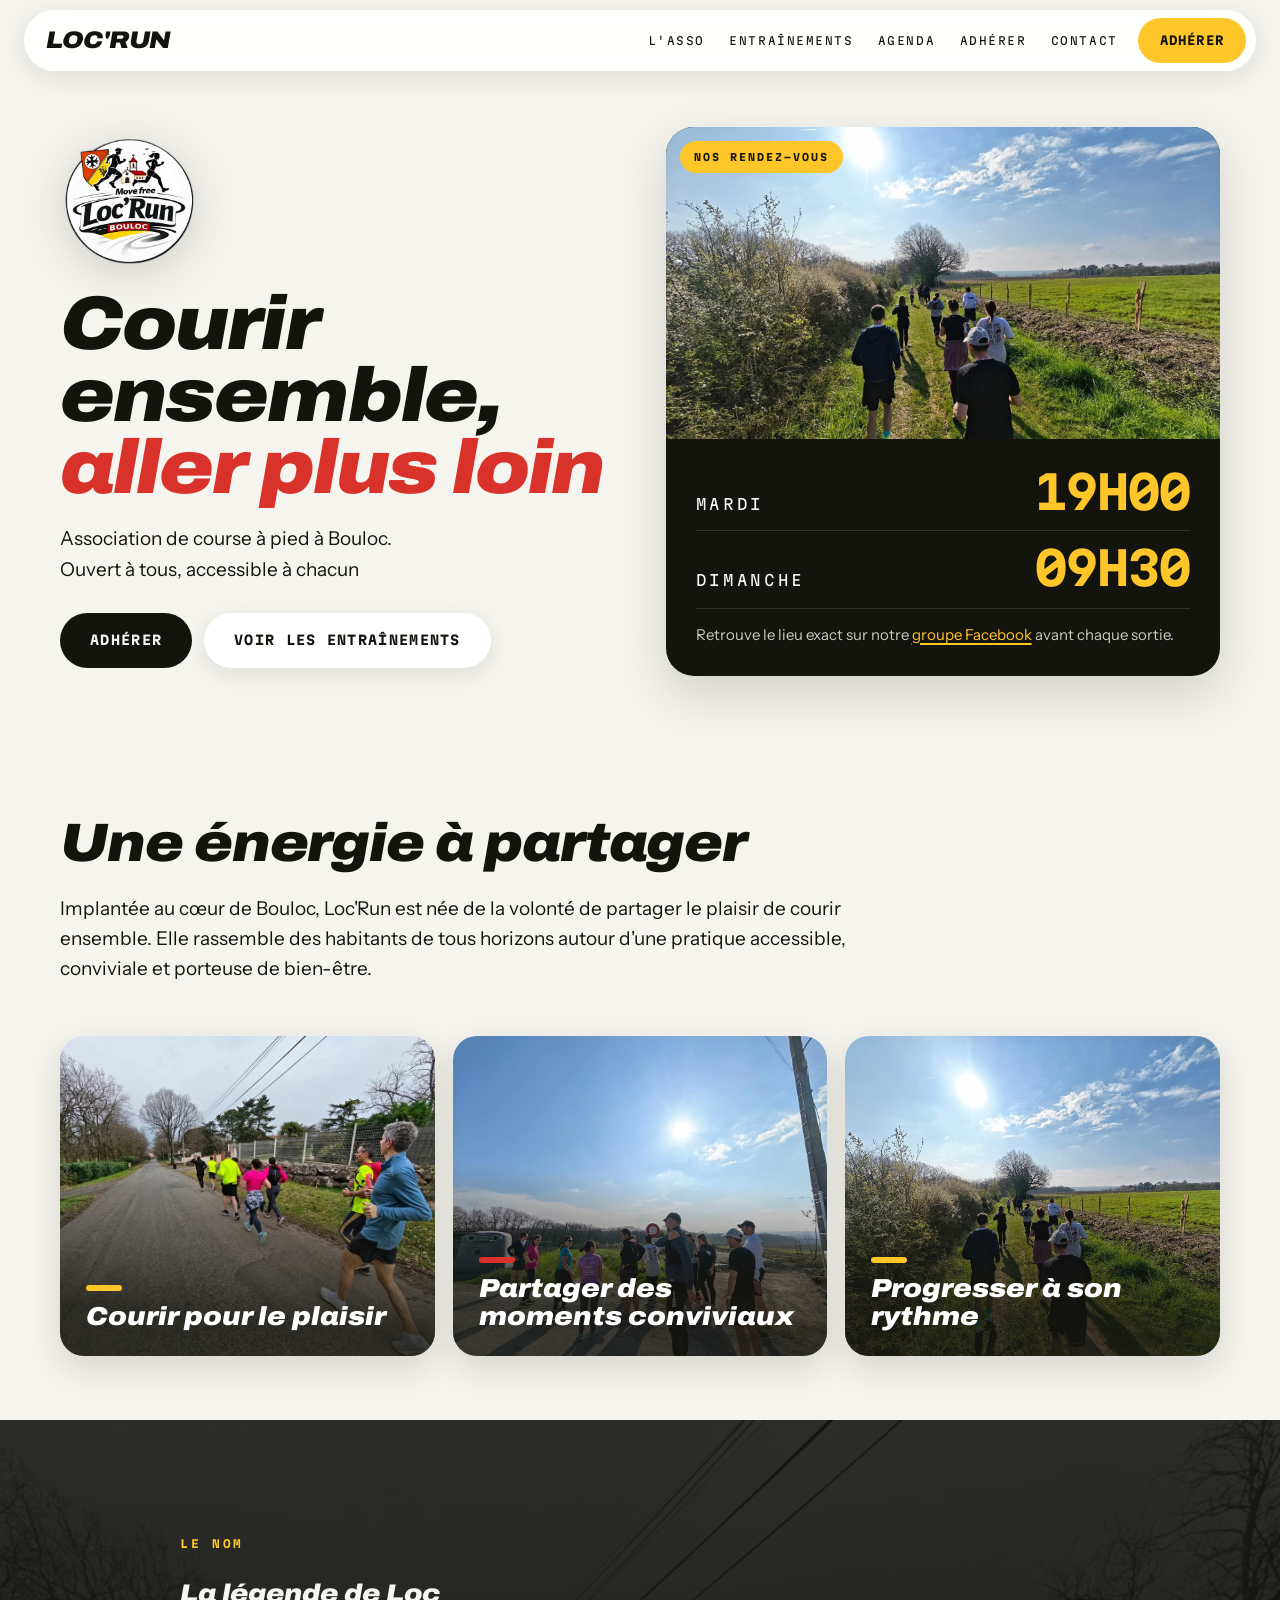
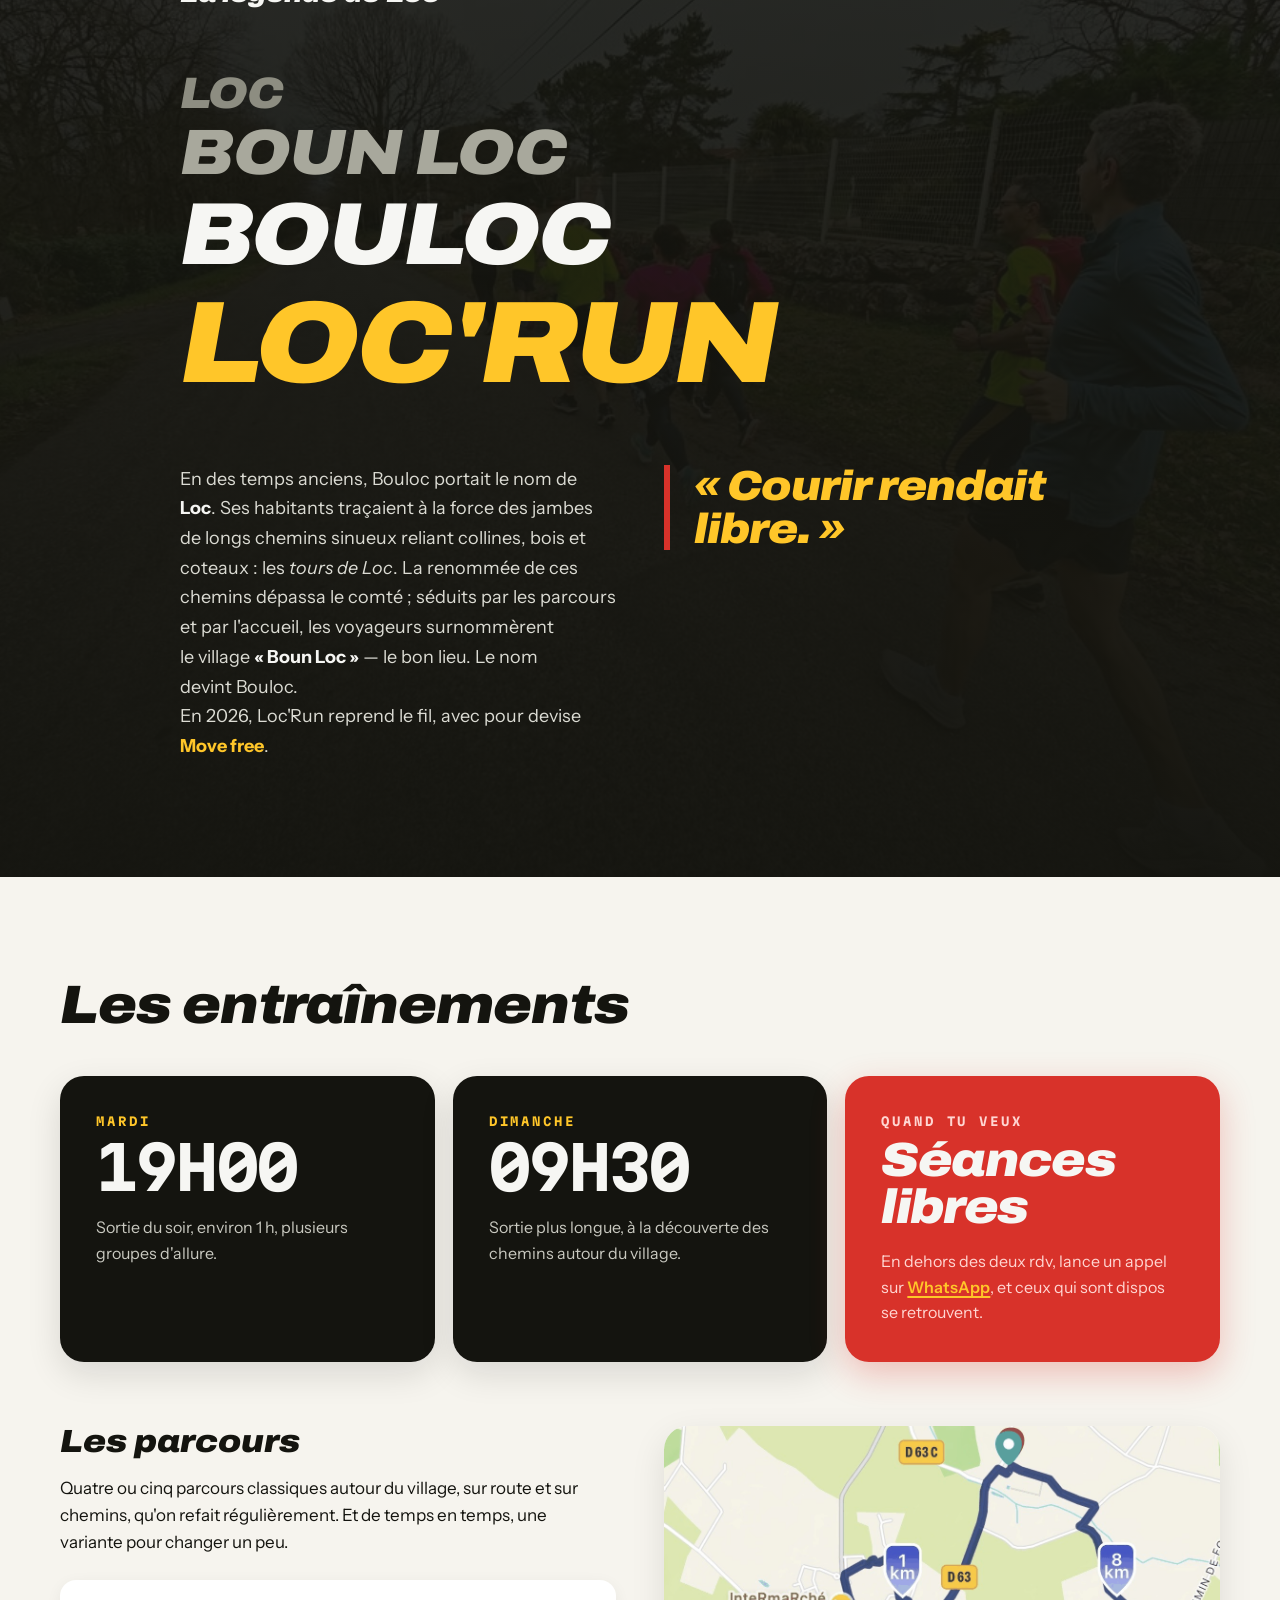
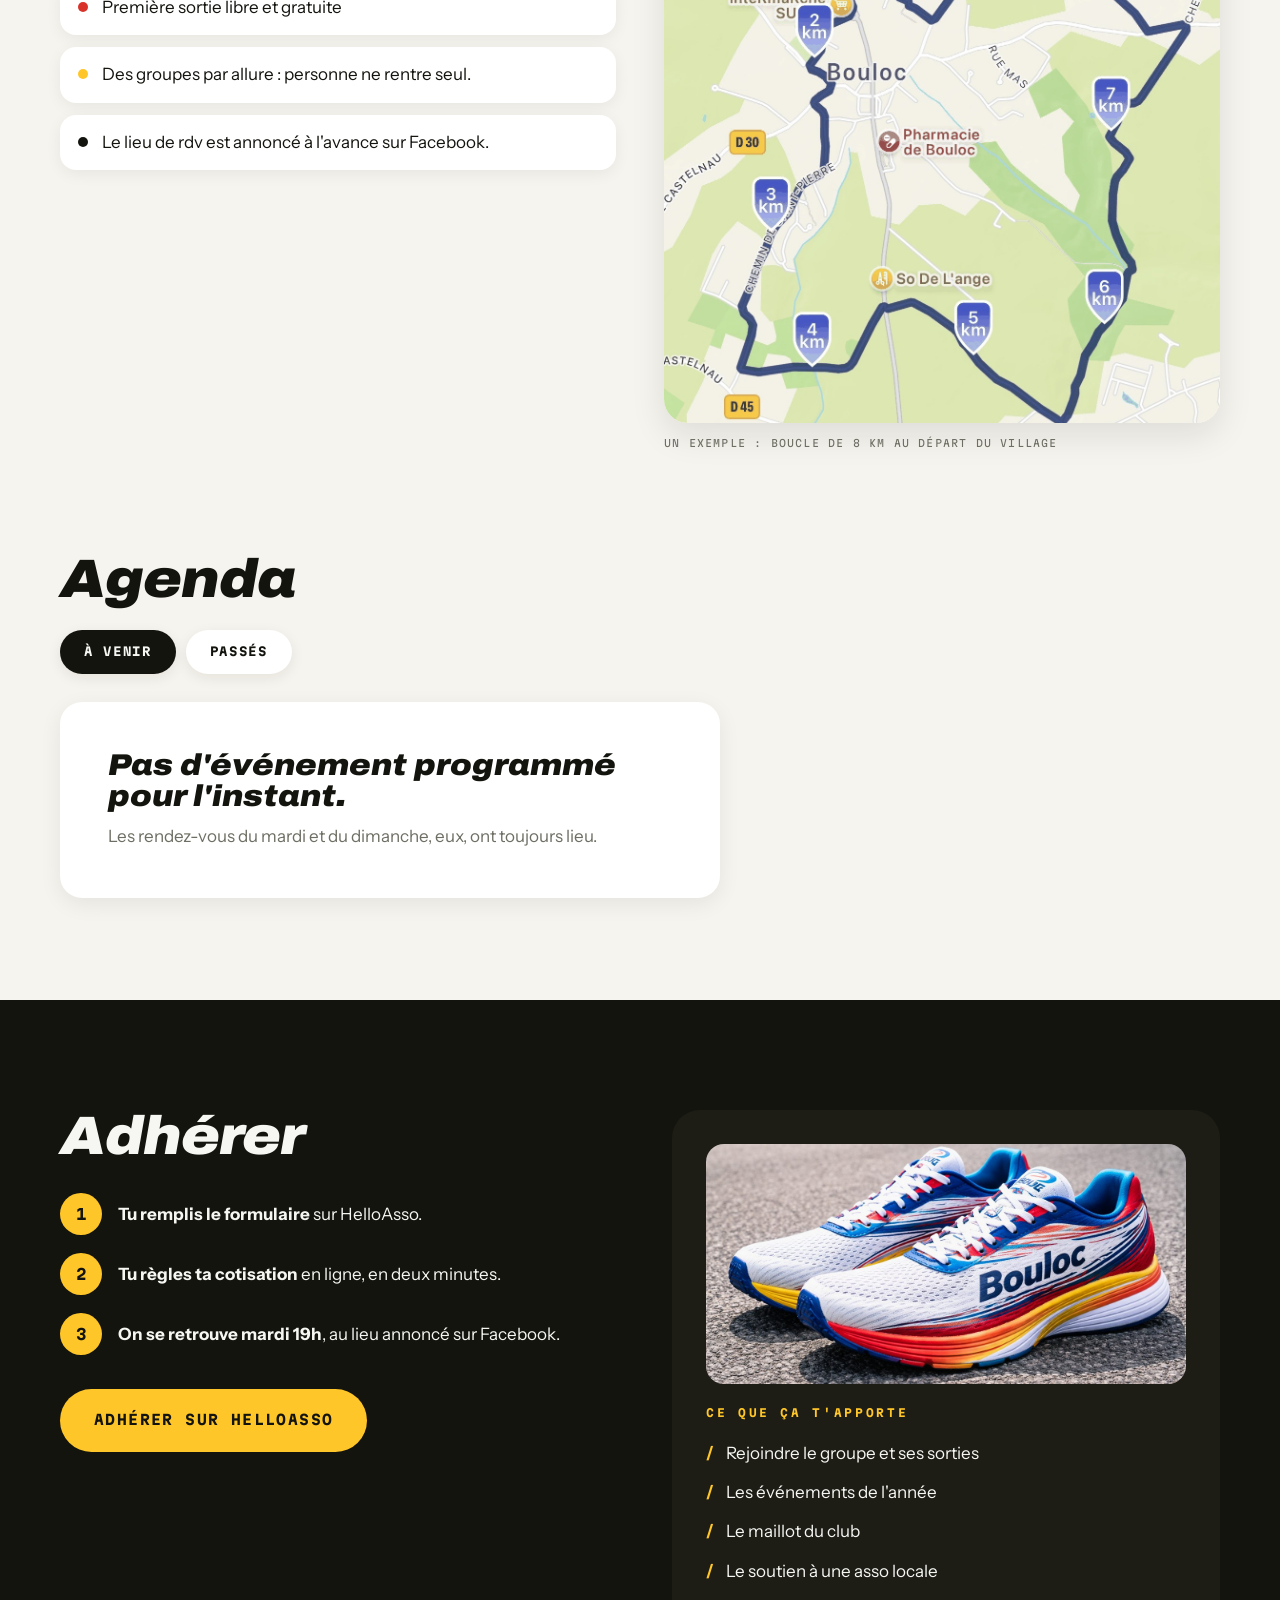
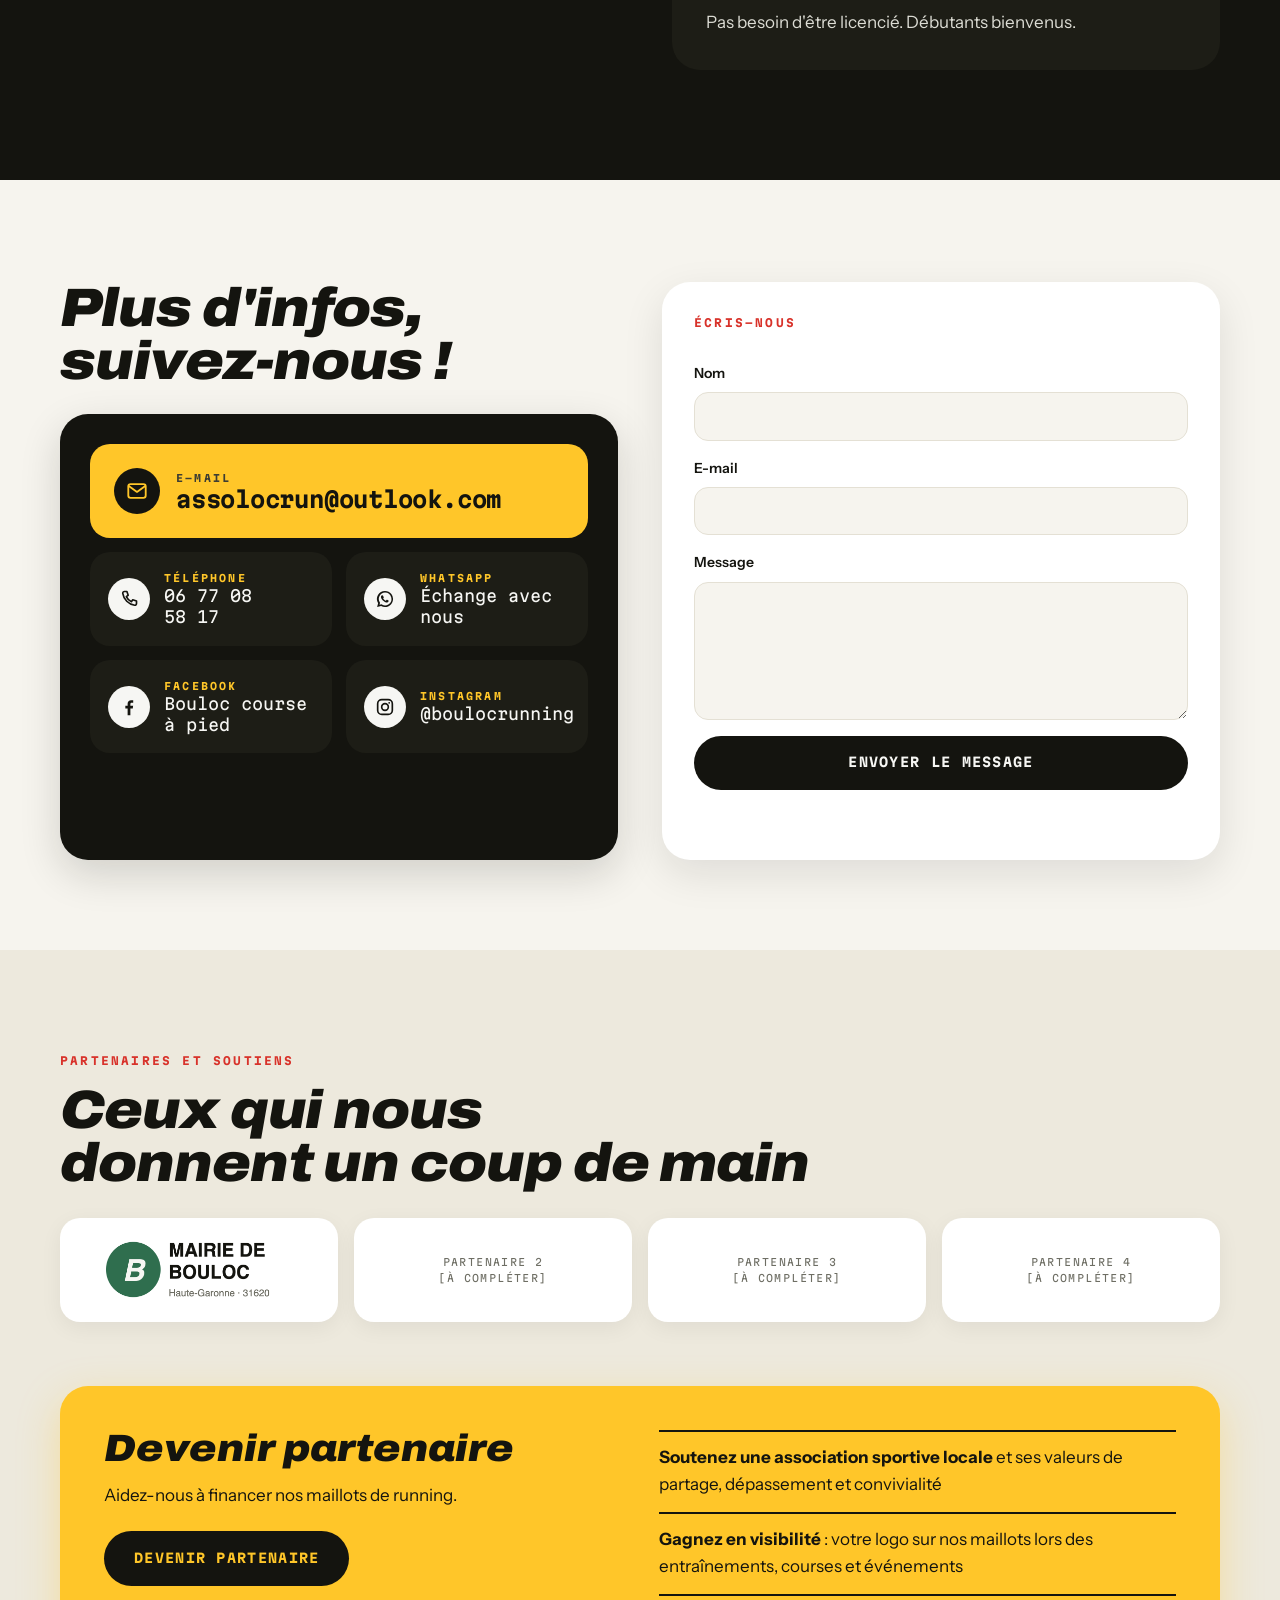
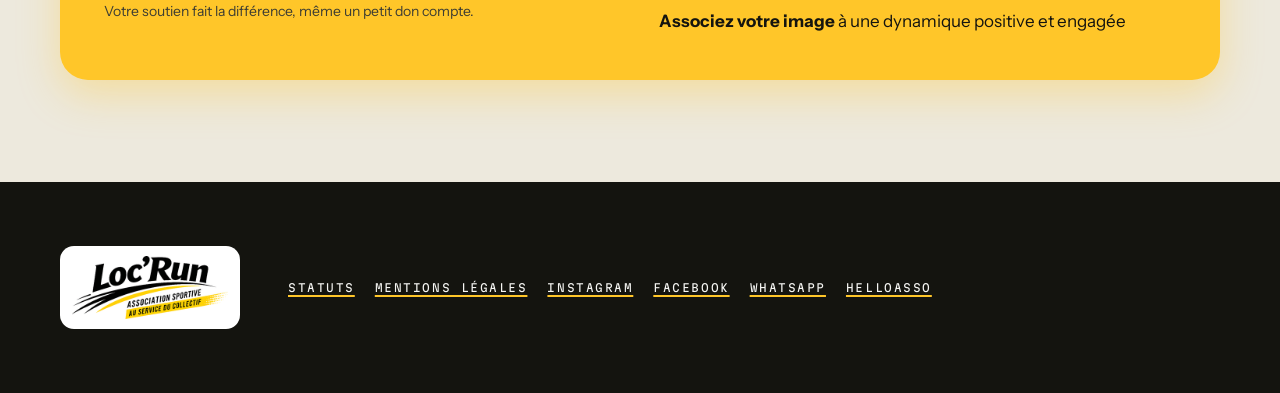
==== index.html @ 36cea4ce "feat: init website" ====
<!DOCTYPE html>
<html lang="fr">
<head>
<meta charset="utf-8">
<meta name="viewport" content="width=device-width, initial-scale=1">
<title>Loc'Run — courir à Bouloc | Association de course à pied (31620)</title>
<meta name="description" content="Loc'Run, association de course à pied à Bouloc (31620), au nord de Toulouse. Entraînements le mardi 19h et le dimanche 9h30, ouverts à tous, débutants compris.">
<meta name="theme-color" content="#F6F4EE">
<link rel="canonical" href="https://locrun.fr/">
<meta property="og:title" content="Loc'Run — courir ensemble, aller plus loin">
<meta property="og:description" content="Association de course à pied à Bouloc (31620). Sorties le mardi et le dimanche, ouvertes à tous les niveaux.">
<meta property="og:type" content="website">
<meta property="og:locale" content="fr_FR">
<meta property="og:image" content="assets/photo-sortie-chemin.jpg">
<meta name="twitter:card" content="summary_large_image">

<link rel="icon" href="assets/logo-rond-move-free.png" type="image/png">
<link rel="apple-touch-icon" href="assets/logo-rond-move-free.png">

<link rel="preconnect" href="https://fonts.googleapis.com">
<link rel="preconnect" href="https://fonts.gstatic.com" crossorigin>
<link href="https://fonts.googleapis.com/css2?family=Archivo:ital,wdth,wght@0,62..125,100..900;1,62..125,100..900&family=Instrument+Sans:ital,wght@0,400..700;1,400..700&family=Martian+Mono:wght@400..700&display=swap" rel="stylesheet">
<link rel="stylesheet" href="styles.css">

<script type="application/ld+json">
{"@context":"https://schema.org","@type":"SportsClub","name":"Loc'Run","sport":"Course à pied","slogan":"Courir ensemble, aller plus loin","email":"assolocrun@outlook.com","telephone":"+33677085817","address":{"@type":"PostalAddress","streetAddress":"5 impasse de Narquières","postalCode":"31620","addressLocality":"Bouloc","addressRegion":"Haute-Garonne","addressCountry":"FR"},"openingHoursSpecification":[{"@type":"OpeningHoursSpecification","dayOfWeek":"Tuesday","opens":"19:00"},{"@type":"OpeningHoursSpecification","dayOfWeek":"Sunday","opens":"09:30"}]}
</script>
</head>
<body>

<a class="skip-link" href="#top">Aller au contenu</a>

<header class="site-header">
  <div class="nav" id="nav">
    <a class="nav__brand" href="#top">
      <span class="nav__wordmark">LOC'RUN</span>
    </a>

    <div class="nav__spacer"></div>

    <nav class="nav__links" aria-label="Navigation principale">
      <a href="#asso">L'asso</a>
      <a href="#entrainements">Entraînements</a>
      <a href="#agenda">Agenda</a>
      <a href="#adherer">Adhérer</a>
      <a href="#contact">Contact</a>
    </nav>

    <a class="nav__cta" data-link="helloasso" href="#" target="_blank" rel="noopener">Adhérer</a>

    <button class="nav__burger" id="burger" type="button" aria-expanded="false" aria-controls="mobile-menu" aria-label="Ouvrir le menu">
      <span></span><span></span><span></span>
    </button>
  </div>

  <nav class="mobile-menu" id="mobile-menu" aria-label="Navigation mobile" hidden>
    <a href="#asso">L'asso</a>
    <a href="#entrainements">Entraînements</a>
    <a href="#agenda">Agenda</a>
    <a href="#adherer">Adhérer</a>
    <a href="#contact">Contact</a>
  </nav>
</header>

<div class="header-spacer" aria-hidden="true"></div>

<main id="top">

  <!-- ══════════ HERO ══════════ -->
  <section class="hero">
    <div class="hero__intro">
      <img class="hero__logo" src="assets/logo-rond-move-free.png" alt="Logo Loc'Run Bouloc — Move free" width="140" height="140">
      <h1 class="display hero__title">Courir ensemble,<br><em>aller plus loin</em></h1>
      <p class="hero__lead">Association de course à pied à Bouloc. <br>Ouvert à tous, accessible à chacun</p>
      <div class="hero__actions">
        <a class="btn btn--ink" data-link="helloasso" href="#" target="_blank" rel="noopener">Adhérer</a>
        <a class="btn btn--paper" href="#entrainements">Voir les entraînements</a>
      </div>
    </div>

    <div class="rdv" data-reveal>
      <div class="rdv__media">
        <img src="assets/photo-sortie-chemin.jpg" alt="Le groupe Loc'Run sur un chemin au petit matin, autour de Bouloc" width="1200" height="675">
        <span class="rdv__badge mono">NOS RENDEZ-VOUS</span>
      </div>
      <div class="rdv__body">
        <div class="rdv__row" data-reveal-line>
          <span class="mono rdv__day">MARDI</span>
          <span class="mono rdv__hour">19H00</span>
        </div>
        <div class="rdv__row rdv__row--last" data-reveal-line>
          <span class="mono rdv__day">DIMANCHE</span>
          <span class="mono rdv__hour">09H30</span>
        </div>
        <p class="rdv__note" data-reveal-line>Retrouve le lieu exact sur notre&nbsp;<a data-link="facebook" href="#" target="_blank" rel="noopener">groupe Facebook</a> avant chaque sortie.</p>
      </div>
    </div>
  </section>

  <!-- ══════════ L'ASSO ══════════ -->
  <section class="section" id="asso">
    <h2 class="display section__title">Une énergie à partager</h2>
    <p class="section__lead">Implantée au cœur de Bouloc, Loc'Run est née de la volonté de partager le plaisir de courir ensemble. Elle rassemble des habitants de tous horizons autour d'une pratique accessible, conviviale et porteuse de bien-être.</p>

    <div class="pillars">
      <article class="pillar">
        <img src="assets/photo-sortie-route.jpg" alt="Coureurs de Loc'Run sur une route de campagne" loading="lazy">
        <div class="pillar__veil" aria-hidden="true"></div>
        <span class="pillar__rule pillar__rule--yellow" aria-hidden="true"></span>
        <h3 class="display pillar__title">Courir pour le plaisir</h3>
      </article>
      <article class="pillar">
        <img src="assets/photo-sortie-depart.jpg" alt="Le groupe rassemblé avant le départ d'une sortie" loading="lazy">
        <div class="pillar__veil" aria-hidden="true"></div>
        <span class="pillar__rule pillar__rule--red" aria-hidden="true"></span>
        <h3 class="display pillar__title">Partager des moments conviviaux</h3>
      </article>
      <article class="pillar">
        <img src="assets/photo-sortie-chemin.jpg" alt="Le groupe Loc'Run sur un chemin au petit matin" loading="lazy">
        <div class="pillar__veil" aria-hidden="true"></div>
        <span class="pillar__rule pillar__rule--yellow" aria-hidden="true"></span>
        <h3 class="display pillar__title">Progresser à son rythme</h3>
      </article>
    </div>
  </section>

  <!-- ══════════ LA LÉGENDE ══════════ -->
  <section class="legend">
    <img class="legend__bg" src="assets/photo-sortie-route.jpg" alt="" aria-hidden="true" loading="lazy">
    <div class="legend__veil" aria-hidden="true"></div>
    <div class="legend__inner">
      <p class="mono eyebrow eyebrow--yellow">LE NOM</p>
      <h2 class="display legend__title">La légende de Loc</h2>

      <div class="legend__ladder" data-reveal>
        <p class="display legend__step legend__step--1" data-reveal-line>LOC</p>
        <p class="display legend__step legend__step--2" data-reveal-line>BOUN LOC</p>
        <p class="display legend__step legend__step--3" data-reveal-line>BOULOC</p>
        <p class="display legend__step legend__step--4" data-reveal-line>LOC'RUN</p>
      </div>

      <div class="legend__story">
        <p>En des temps anciens, Bouloc portait le nom de <strong>Loc</strong>. Ses habitants traçaient à la force des jambes de longs chemins sinueux reliant collines, bois et coteaux : les <em>tours de Loc</em>. La renommée de ces chemins dépassa le comté ; séduits par les parcours et par l'accueil, les voyageurs surnommèrent le village <strong>« Boun Loc »</strong> — le bon lieu. Le nom devint Bouloc. <br>En 2026, Loc'Run reprend le fil, avec pour devise <strong class="is-yellow">Move free</strong>.</p>
        <blockquote class="legend__quote">
          <p class="display">« Courir rendait libre. »</p>
        </blockquote>
      </div>
    </div>
  </section>

  <!-- ══════════ ENTRAÎNEMENTS ══════════ -->
  <section class="section" id="entrainements">
    <h2 class="display section__title section__title--gap">Les entraînements</h2>

    <div class="training">
      <article class="training__card" data-reveal>
        <p class="mono training__label" data-reveal-line>MARDI</p>
        <p class="mono training__hour" data-reveal-line>19H00</p>
        <p class="training__text" data-reveal-line>Sortie du soir, environ 1 h, plusieurs groupes d'allure.</p>
      </article>
      <article class="training__card" data-reveal>
        <p class="mono training__label" data-reveal-line>DIMANCHE</p>
        <p class="mono training__hour" data-reveal-line>09H30</p>
        <p class="training__text" data-reveal-line>Sortie plus longue, à la découverte des chemins autour du village.</p>
      </article>
      <article class="training__card training__card--red" data-reveal>
        <p class="mono training__label" data-reveal-line>QUAND TU VEUX</p>
        <p class="display training__free" data-reveal-line>Séances libres</p>
        <p class="training__text" data-reveal-line>En dehors des deux rdv, lance un appel sur <a data-link="whatsapp" href="#" target="_blank" rel="noopener">WhatsApp</a>, et ceux qui sont dispos se retrouvent.</p>
      </article>
    </div>

    <div class="routes">
      <div>
        <h3 class="display routes__title">Les parcours</h3>
        <p class="routes__text">Quatre ou cinq parcours classiques autour du village, sur route et sur chemins, qu'on refait régulièrement. Et de temps en temps, une variante pour changer un peu.</p>
        <ul class="routes__list">
          <li><span class="dot dot--red" aria-hidden="true"></span><span>Première sortie libre et gratuite</span></li>
          <li><span class="dot dot--yellow" aria-hidden="true"></span><span>Des groupes par allure : personne ne rentre seul.</span></li>
          <li><span class="dot dot--ink" aria-hidden="true"></span><span>Le lieu de rdv est annoncé à l'avance sur Facebook.</span></li>
        </ul>
      </div>
      <figure class="routes__map">
        <img src="assets/carte-boucle-8km-crop.png" alt="Carte d'une boucle de 8 km au départ de Bouloc, bornes kilométriques de 1 à 8" loading="lazy">
        <figcaption class="mono">un exemple : boucle de 8 km au départ du village</figcaption>
      </figure>
    </div>
  </section>

  <!-- ══════════ AGENDA ══════════ -->
  <section class="section section--flush-top" id="agenda">
    <h2 class="display section__title">Agenda</h2>

    <div class="tabs" role="tablist" aria-label="Filtrer l'agenda">
      <button class="tab mono is-active" type="button" role="tab" id="tab-avenir" aria-controls="agenda-panel" aria-selected="true" data-tab="avenir">À venir</button>
      <button class="tab mono" type="button" role="tab" id="tab-passes" aria-controls="agenda-panel" aria-selected="false" data-tab="passes">Passés</button>
    </div>

    <div class="agenda" id="agenda-panel" role="tabpanel" aria-labelledby="tab-avenir"></div>
  </section>

  <!-- ══════════ ADHÉRER ══════════ -->
  <section class="join" id="adherer">
    <div class="join__inner">
      <div>
        <h2 class="display section__title join__title">Adhérer</h2>
        <ol class="steps">
          <li><span class="mono steps__num">1</span><span><strong>Tu remplis le formulaire</strong> sur HelloAsso.</span></li>
          <li><span class="mono steps__num">2</span><span><strong>Tu règles ta cotisation</strong> en ligne, en deux minutes.</span></li>
          <li><span class="mono steps__num">3</span><span><strong>On se retrouve mardi 19h</strong>, au lieu annoncé sur Facebook.</span></li>
        </ol>
        <a class="btn btn--yellow btn--lg" data-link="helloasso" href="#" target="_blank" rel="noopener">Adhérer sur HelloAsso</a>
      </div>

      <div class="perks">
        <img class="perks__photo" src="assets/photo-chaussures-bouloc.jpg" alt="Paire de chaussures de running aux couleurs de Bouloc" loading="lazy">
        <p class="mono eyebrow eyebrow--yellow">CE QUE ÇA T'APPORTE</p>
        <ul class="perks__list">
          <li><span aria-hidden="true">/</span><span>Rejoindre le groupe et ses sorties</span></li>
          <li><span aria-hidden="true">/</span><span>Les événements de l'année</span></li>
          <li><span aria-hidden="true">/</span><span>Le maillot du club</span></li>
          <li><span aria-hidden="true">/</span><span>Le soutien à une asso locale</span></li>
        </ul>
        <p class="perks__note">Pas besoin d'être licencié. Débutants bienvenus.</p>
      </div>
    </div>
  </section>

  <!-- ══════════ CONTACT ══════════ -->
  <section class="section section--flush-bottom" id="contact">
    <div class="contact">
      <div class="contact__col">
        <h2 class="display section__title contact__title">Plus d'infos, suivez-nous !</h2>

        <div class="channels" data-reveal>
          <a class="channel channel--mail" href="mailto:assolocrun@outlook.com" data-reveal-line>
            <span class="channel__icon channel__icon--ink" aria-hidden="true">
              <svg width="22" height="22" viewBox="0 0 24 24" fill="none" stroke="#FFC629" stroke-width="2" stroke-linecap="round" stroke-linejoin="round"><rect x="2.5" y="4.5" width="19" height="15" rx="2.5"></rect><path d="M3 6.5l9 6.5 9-6.5"></path></svg>
            </span>
            <span class="channel__text">
              <span class="mono channel__label channel__label--dark">E-MAIL</span>
              <span class="mono channel__value channel__value--mail">assolocrun@outlook.com</span>
            </span>
          </a>

          <div class="channels__pair" data-reveal-line>
            <a class="channel channel--dark" href="tel:+33677085817">
              <span class="channel__icon channel__icon--light" aria-hidden="true">
                <svg width="20" height="20" viewBox="0 0 24 24" fill="none" stroke="#14140F" stroke-width="2" stroke-linecap="round" stroke-linejoin="round"><path d="M6.5 3h3l1.5 4.5-2.2 1.6a12 12 0 006.1 6.1l1.6-2.2L21 14.5v3a2 2 0 01-2.2 2A17 17 0 014.5 5.2 2 2 0 016.5 3z"></path></svg>
              </span>
              <span class="channel__text">
                <span class="mono channel__label">TÉLÉPHONE</span>
                <span class="mono channel__value">06 77 08 58 17</span>
              </span>
            </a>

            <a class="channel channel--dark" data-link="whatsapp" href="#" target="_blank" rel="noopener">
              <span class="channel__icon channel__icon--light" aria-hidden="true">
                <svg width="22" height="22" viewBox="0 0 24 24" fill="#14140F"><path d="M12 3.2a8.8 8.8 0 00-7.5 13.4L3.4 20.8l4.3-1.1A8.8 8.8 0 1012 3.2zm0 1.8a7 7 0 013.6 13 7 7 0 01-7-.1l-.4-.2-2.2.6.6-2.1-.2-.4A7 7 0 0112 5zm-3 3c-.2 0-.5.1-.7.3-.3.3-.7.8-.7 1.6 0 1 .7 2 .8 2.2.2.2 1.4 2.3 3.5 3.1 1.7.7 2.1.6 2.5.5.5 0 1.2-.5 1.4-1 .2-.5.2-.9.1-1l-.2-.2-1.4-.7c-.2-.1-.4-.1-.5.1l-.6.8c-.1.2-.3.2-.5.1-.5-.2-1.2-.5-1.8-1.2a5 5 0 01-.8-1.2c-.1-.2 0-.3.1-.4l.4-.5c.1-.2.1-.3 0-.5l-.6-1.4c-.1-.4-.3-.4-.5-.4z"></path></svg>
              </span>
              <span class="channel__text">
                <span class="mono channel__label">WHATSAPP</span>
                <span class="mono channel__value">Échange avec nous</span>
              </span>
            </a>
          </div>

          <div class="channels__pair" data-reveal-line>
            <a class="channel channel--dark" data-link="facebook" href="#" target="_blank" rel="noopener">
              <span class="channel__icon channel__icon--light" aria-hidden="true">
                <svg width="22" height="22" viewBox="0 0 24 24" fill="#14140F"><path d="M13.5 21v-7.5h2.6l.4-3h-3V8.8c0-.9.3-1.5 1.6-1.5h1.5V4.6c-.3 0-1.2-.1-2.3-.1-2.3 0-3.8 1.4-3.8 3.9v2.1H8v3h2.5V21z"></path></svg>
              </span>
              <span class="channel__text">
                <span class="mono channel__label">FACEBOOK</span>
                <span class="mono channel__value">Bouloc course à pied</span>
              </span>
            </a>

            <a class="channel channel--dark" data-link="instagram" href="#" target="_blank" rel="noopener">
              <span class="channel__icon channel__icon--light" aria-hidden="true">
                <svg width="20" height="20" viewBox="0 0 24 24" fill="none" stroke="#14140F" stroke-width="2" stroke-linecap="round"><rect x="3.2" y="3.2" width="17.6" height="17.6" rx="5"></rect><circle cx="12" cy="12" r="4"></circle><circle cx="17" cy="7" r="1.1" fill="#14140F" stroke="none"></circle></svg>
              </span>
              <span class="channel__text">
                <span class="mono channel__label">INSTAGRAM</span>
                <span class="mono channel__value">@boulocrunning</span>
              </span>
            </a>
          </div>
        </div>
      </div>

      <form class="form" id="contact-form" novalidate>
        <p class="mono eyebrow eyebrow--red">ÉCRIS-NOUS</p>

        <label class="field">Nom
          <input name="nom" type="text" autocomplete="name" required>
        </label>
        <label class="field">E-mail
          <input name="email" type="email" autocomplete="email" required>
        </label>
        <label class="field field--grow">Message
          <textarea name="message" rows="5" required></textarea>
        </label>

        <button class="btn btn--ink btn--block mono" type="submit">Envoyer le message</button>
        <p class="form__status" id="form-status" role="status" aria-live="polite"></p>
      </form>
    </div>
  </section>

  <!-- ══════════ PARTENAIRES ══════════ -->
  <section class="partners">
    <div class="partners__inner">
      <p class="mono eyebrow eyebrow--red">Partenaires et soutiens</p>
      <h2 class="display section__title partners__title"><span>Ceux qui nous</span><span>donnent un coup de main</span></h2>

      <div class="partners__logos">
        <div class="partners__slot"><img src="assets/logo-mairie-bouloc.png" alt="Mairie de Bouloc" loading="lazy"></div>
        <div class="partners__slot"><span class="mono partners__todo">PARTENAIRE 2<br>[À COMPLÉTER]</span></div>
        <div class="partners__slot"><span class="mono partners__todo">PARTENAIRE 3<br>[À COMPLÉTER]</span></div>
        <div class="partners__slot"><span class="mono partners__todo">PARTENAIRE 4<br>[À COMPLÉTER]</span></div>
      </div>

      <div class="sponsor">
        <div>
          <h3 class="display sponsor__title">Devenir partenaire</h3>
          <p class="sponsor__lead">Aidez-nous à financer nos maillots de running.</p>
          <a class="btn btn--ink-yellow" href="#contact">Devenir partenaire</a>
          <p class="sponsor__note">Votre soutien fait la différence, même un petit don compte.</p>
        </div>
        <ul class="sponsor__list">
          <li><strong>Soutenez une association sportive locale</strong> et ses valeurs de partage, dépassement et convivialité</li>
          <li><strong>Gagnez en visibilité</strong> : votre logo sur nos maillots lors des entraînements, courses et événements</li>
          <li><strong>Associez votre image</strong> à une dynamique positive et engagée</li>
        </ul>
      </div>
    </div>
  </section>
</main>

<footer class="site-footer">
  <div class="site-footer__inner">
    <img class="site-footer__logo" src="assets/logo-locrun-baseline-trim.png" alt="Loc'Run — association sportive au service du collectif" loading="lazy">
    <div class="site-footer__links">
      <a class="mono" href="#statuts" data-modal="statuts">Statuts</a>
      <a class="mono" href="#mentions" data-modal="mentions">Mentions légales</a>
      <a class="mono" data-link="instagram" href="#" target="_blank" rel="noopener">Instagram</a>
      <a class="mono" data-link="facebook" href="#" target="_blank" rel="noopener">Facebook</a>
      <a class="mono" data-link="whatsapp" href="#" target="_blank" rel="noopener">WhatsApp</a>
      <a class="mono" data-link="helloasso" href="#" target="_blank" rel="noopener">HelloAsso</a>
    </div>
  </div>
</footer>

<div class="modal" id="modal" hidden>
  <div class="modal__sheet" role="dialog" aria-modal="true" aria-labelledby="modal-title">
    <div class="modal__head">
      <h2 class="display modal__title" id="modal-title"></h2>
      <button class="modal__close mono" type="button" id="modal-close" aria-label="Fermer">✕</button>
    </div>
    <div class="modal__body" id="modal-body"></div>
  </div>
</div>

<script src="app.js"></script>
</body>
</html>
---- styles.css ----
/* ═══════════════════════════════════════════════════════════════
   LOC'RUN — feuille de style
   Ordre : tokens · base · header · sections · footer · modale
   ═══════════════════════════════════════════════════════════════ */

:root {
  /* Couleurs */
  --ink:          #14140F;
  --ink-soft:     #1d1d16;
  --ink-hover:    #2b2b22;
  --ink-line:     #33332a;
  --ink-line-alt: #2b2b24;
  --ink-dim:      #3d3d33;
  --cream:        #F6F4EE;
  --cream-deep:   #EDE9DD;
  --paper:        #FFFFFF;
  --paper-warm:   #F6F6F3;
  --yellow:       #FFC629;
  --red:          #D8322A;
  --red-soft:     #ffd6d2;
  --muted:        #6E6E64;
  --on-dark:      #c9c9c0;
  --on-dark-soft: #dcdcd4;
  --grey-1:       #8d8d81;
  --grey-2:       #a8a89c;
  --border:       #E4E0D4;

  /* Ombres */
  --sh-xs: 0 4px 16px  rgba(20, 20, 15, .06);
  --sh-sm: 0 6px 22px  rgba(20, 20, 15, .07);
  --sh-md: 0 12px 34px rgba(20, 20, 15, .12);
  --sh-lg: 0 14px 40px rgba(20, 20, 15, .16);
  --sh-xl: 0 18px 50px rgba(20, 20, 15, .16);

  /* Rythme */
  --wrap:   1240px;
  --gutter: clamp(18px, 4vw, 40px);

  /* Typographie */
  --font-body:    'Instrument Sans', system-ui, sans-serif;
  --font-display: Archivo, system-ui, sans-serif;
  --font-mono:    'Martian Mono', ui-monospace, monospace;
}

/* ───────────────────────── Base ───────────────────────── */

* { box-sizing: border-box; }

html {
  scroll-behavior: smooth;
  scroll-padding-top: 110px;
  -webkit-text-size-adjust: 100%;
}

body {
  margin: 0;
  background: var(--cream);
  color: var(--ink);
  font-family: var(--font-body);
  font-size: 17px;
  line-height: 1.6;
  overflow-x: hidden;
  text-wrap: pretty;
}

img { max-width: 100%; }

a {
  color: var(--ink);
  text-decoration: underline;
  text-decoration-thickness: 2px;
  text-underline-offset: 3px;
  text-decoration-color: var(--yellow);
}
a:hover { color: var(--red); text-decoration-color: var(--red); }

:focus-visible { outline: 3px solid var(--red); outline-offset: 3px; }

input, textarea, button { font: inherit; }

@media (prefers-reduced-motion: reduce) {
  html { scroll-behavior: auto; }
  * { transition-duration: .01ms !important; }
}

.skip-link {
  position: absolute;
  left: -9999px;
  z-index: 200;
  background: var(--ink);
  color: var(--paper-warm);
  padding: 14px 20px;
  border-radius: 0 0 14px 0;
  text-decoration: none;
}
.skip-link:focus { left: 0; top: 0; }

/* Deux familles de caractère hors corps de texte */
.display {
  font-family: var(--font-display);
  font-variation-settings: 'wdth' 110;
  font-weight: 900;
  font-style: italic;
}
.mono { font-family: var(--font-mono); }

.is-yellow { color: var(--yellow); }

/* ──────────────────────── En-tête ──────────────────────── */

.site-header {
  position: fixed;
  inset: 0 0 auto;
  z-index: 50;
  padding: 10px clamp(10px, 2.5vw, 24px);
}

.nav {
  max-width: var(--wrap);
  margin: 0 auto;
  padding: 8px 10px 8px 16px;
  display: flex;
  align-items: center;
  gap: clamp(8px, 2vw, 18px);
  background: rgba(255, 255, 255, .92);
  backdrop-filter: blur(12px);
  -webkit-backdrop-filter: blur(12px);
  border-radius: 999px;
  box-shadow: 0 6px 26px rgba(20, 20, 15, .10);
  transition: padding .2s ease, box-shadow .2s ease;
}
.nav.is-scrolled {
  padding-block: 5px;
  box-shadow: 0 10px 34px rgba(20, 20, 15, .18);
}

.nav__brand {
  flex: 0 0 auto;
  display: flex;
  align-items: center;
  gap: 11px;
  text-decoration: none;
}
.nav__wordmark {
  font-family: var(--font-display);
  font-variation-settings: 'wdth' 110;
  font-weight: 900;
  font-style: italic;
  font-size: 24px;
  letter-spacing: -.02em;
  padding-left: 6px;
}

.nav__spacer { flex: 1; }

.nav__links {
  display: none;
  gap: clamp(10px, 1.6vw, 24px);
  align-items: center;
}
.nav__links a {
  font-family: var(--font-mono);
  font-size: 11px;
  letter-spacing: .14em;
  text-transform: uppercase;
  text-decoration: none;
  padding: 12px 2px;
}
.nav__links a:hover { color: var(--red); }

.nav__cta {
  flex: 0 0 auto;
  display: flex;
  align-items: center;
  min-height: 44px;
  padding: 13px clamp(14px, 2.5vw, 22px);
  background: var(--yellow);
  color: var(--ink);
  border-radius: 999px;
  font-family: var(--font-mono);
  font-size: 12px;
  font-weight: 700;
  letter-spacing: .1em;
  text-transform: uppercase;
  text-decoration: none;
  white-space: nowrap;
  transition: background .2s ease, color .2s ease;
}
.nav__cta:hover { background: var(--red); color: var(--paper-warm); }

.nav__burger {
  flex: 0 0 auto;
  width: 44px;
  height: 44px;
  border: none;
  border-radius: 50%;
  background: var(--ink);
  display: grid;
  place-content: center;
  gap: 4px;
  cursor: pointer;
}
.nav__burger span {
  display: block;
  width: 18px;
  height: 2.5px;
  background: var(--paper-warm);
  border-radius: 2px;
}

@media (min-width: 880px) {
  .nav__links  { display: flex; }
  .nav__burger { display: none; }
}

.mobile-menu {
  max-width: var(--wrap);
  margin: 8px auto 0;
  padding: 10px 22px 18px;
  background: var(--ink);
  border-radius: 24px;
  box-shadow: 0 14px 40px rgba(20, 20, 15, .25);
  display: grid;
  gap: 2px;
}
.mobile-menu[hidden] { display: none; }
.mobile-menu a {
  color: var(--paper-warm);
  font-family: var(--font-mono);
  font-size: 13px;
  letter-spacing: .14em;
  text-transform: uppercase;
  text-decoration: none;
  padding: 16px 4px;
  border-bottom: 1px solid var(--ink-line-alt);
}
.mobile-menu a:last-child { border-bottom: none; }

.header-spacer { height: 82px; }

/* ─────────────── Titres de section partagés ─────────────── */

.section {
  max-width: var(--wrap);
  margin: 0 auto;
  padding: var(--section-pad-y, clamp(56px, 8vw, 104px)) var(--gutter);
}
.section--flush-top    { padding-top: 0; }
.section--flush-bottom { padding-bottom: 0; }

.section__title {
  font-size: clamp(32px, 5.5vw, 54px);
  line-height: .98;
  letter-spacing: -.02em;
  margin: 0 0 24px;
}
.section__title--gap { margin-bottom: clamp(30px, 4vw, 44px); }

.eyebrow {
  font-size: 11px;
  font-weight: 700;
  letter-spacing: .24em;
  text-transform: uppercase;
  margin: 0 0 14px;
}
.eyebrow--yellow { color: var(--yellow); }
.eyebrow--red    { color: var(--red); letter-spacing: .2em; }

/* ─────────────────────── Boutons ─────────────────────── */

.btn {
  display: inline-flex;
  align-items: center;
  justify-content: center;
  min-height: 52px;
  padding: 17px 30px;
  border: none;
  border-radius: 999px;
  font-family: var(--font-mono);
  font-size: 13px;
  font-weight: 700;
  letter-spacing: .1em;
  text-transform: uppercase;
  text-decoration: none;
  cursor: pointer;
  transition: background .2s ease, color .2s ease;
}
.btn--ink    { background: var(--ink);   color: var(--paper-warm); }
.btn--ink:hover   { background: var(--red); color: var(--paper-warm); }
.btn--paper  { background: var(--paper); color: var(--ink); box-shadow: 0 6px 22px rgba(20, 20, 15, .10); }
.btn--paper:hover { background: var(--yellow); color: var(--ink); }
.btn--yellow { background: var(--yellow); color: var(--ink); }
.btn--yellow:hover { background: var(--red); color: var(--paper-warm); }
.btn--ink-yellow { background: var(--ink); color: var(--yellow); }
.btn--ink-yellow:hover { background: var(--red); color: var(--paper-warm); }
.btn--lg     { min-height: 60px; padding: 20px 34px; font-size: 14px; }
.btn--block  { width: 100%; min-height: 54px; padding: 16px 26px; }

/* ──────────────────────── Hero ──────────────────────── */

.hero {
  max-width: var(--wrap);
  margin: 0 auto;
  padding: clamp(20px, 3.5vw, 48px) var(--gutter) clamp(44px, 6vw, 80px);
  display: grid;
  gap: clamp(30px, 4vw, 56px);
  grid-template-columns: repeat(auto-fit, minmax(min(100%, 400px), 1fr));
  align-items: center;
}

.hero__logo {
  width: clamp(104px, 14vw, 140px);
  height: auto;
  display: block;
  margin: 0 0 20px;
  filter: drop-shadow(0 8px 22px rgba(20, 20, 15, .18));
}
.hero__title {
  font-size: clamp(40px, 8.5vw, 76px);
  line-height: .95;
  letter-spacing: -.025em;
  margin: 0 0 20px;
}
.hero__title em { font-style: inherit; color: var(--red); }
.hero__lead {
  margin: 0 0 28px;
  max-width: 44ch;
  font-size: clamp(17px, 2vw, 19px);
}
.hero__actions { display: flex; flex-wrap: wrap; gap: 12px; }

/* Carte « nos rendez-vous » */
.rdv {
  border-radius: 28px;
  overflow: hidden;
  background: var(--ink);
  box-shadow: var(--sh-xl);
}
.rdv__media { position: relative; }
.rdv__media img {
  display: block;
  width: 100%;
  height: auto;          /* sans ça, l'attribut height="675" fige la hauteur et annule aspect-ratio */
  aspect-ratio: 16 / 9;
  object-fit: cover;
}
.rdv__badge {
  position: absolute;
  top: 14px;
  left: 14px;
  background: var(--yellow);
  color: var(--ink);
  font-size: 10px;
  font-weight: 700;
  letter-spacing: .2em;
  border-radius: 999px;
  padding: 8px 14px;
}
.rdv__body {
  padding: clamp(20px, 2.6vw, 30px);
  color: var(--paper-warm);
}
.rdv__row {
  display: flex;
  align-items: baseline;
  justify-content: space-between;
  gap: 16px;
  padding-bottom: 14px;
  border-bottom: 1px solid var(--ink-line);
}
.rdv__row--last { padding: 14px 0 16px; border-bottom: none; }
.rdv__day  { font-size: clamp(13px, 1.6vw, 15px); letter-spacing: .18em; }
.rdv__hour {
  font-weight: 700;
  font-size: clamp(30px, 5.5vw, 46px);
  letter-spacing: -.02em;
  color: var(--yellow);
  line-height: 1;
}
.rdv__note {
  margin: 0;
  padding-top: 14px;
  border-top: 1px solid var(--ink-line);
  font-size: 15px;
  line-height: 1.55;
  color: var(--on-dark);
}
.rdv__note a { color: var(--yellow); text-decoration-color: var(--yellow); }
.rdv__note a:hover { color: var(--paper); text-decoration-color: var(--paper); }

/* ─────────────────────── L'asso ─────────────────────── */

#asso { --section-pad-y: clamp(30px, 5vw, 70px); }

.section__lead {
  max-width: 62ch;
  margin: 0 0 clamp(34px, 4vw, 52px);
  font-size: clamp(17px, 2vw, 19px);
}

.pillars {
  display: grid;
  gap: 18px;
  grid-template-columns: repeat(auto-fit, minmax(min(100%, 250px), 1fr));
}
.pillar {
  position: relative;
  overflow: hidden;
  border-radius: 24px;
  padding: 26px;
  min-height: 320px;
  display: flex;
  flex-direction: column;
  justify-content: flex-end;
  box-shadow: 0 12px 34px rgba(20, 20, 15, .14);
  transition: transform .25s ease;
}
.pillar:hover { transform: translateY(-6px); }
.pillar > img {
  position: absolute;
  inset: 0;
  width: 100%;
  height: 100%;
  object-fit: cover;
}
.pillar__veil {
  position: absolute;
  inset: 0;
  background: linear-gradient(185deg, rgba(20, 20, 15, 0) 45%, rgba(20, 20, 15, .78) 85%);
}
.pillar__rule {
  position: relative;
  display: block;
  width: 36px;
  height: 6px;
  border-radius: 3px;
  margin-bottom: 12px;
}
.pillar__rule--yellow { background: var(--yellow); }
.pillar__rule--red    { background: var(--red); }
.pillar__title {
  position: relative;
  margin: 0;
  color: var(--paper);
  font-size: 26px;
  line-height: 1.05;
}

/* ────────────────── La légende de Loc ────────────────── */

.legend {
  position: relative;
  overflow: hidden;
  background: var(--ink);
  color: var(--paper-warm);
}
.legend__bg {
  position: absolute;
  inset: 0;
  width: 100%;
  height: 100%;
  object-fit: cover;
  opacity: .25;
}
.legend__veil {
  position: absolute;
  inset: 0;
  background: linear-gradient(180deg, rgba(20, 20, 15, .55), rgba(20, 20, 15, .93));
}
.legend__inner {
  position: relative;
  max-width: 1000px;
  margin: 0 auto;
  padding: clamp(60px, 9vw, 120px) var(--gutter);
}
.legend__title { margin-bottom: clamp(36px, 5vw, 56px); }

.legend__ladder {
  display: grid;
  gap: 6px;
  margin: 0 0 clamp(40px, 6vw, 64px);
}
.legend__step { margin: 0; line-height: 1; }
.legend__step--1 { font-size: clamp(26px, 5vw, 44px);   letter-spacing: -.02em;  color: var(--grey-1); }
.legend__step--2 { font-size: clamp(34px, 7vw, 64px);   letter-spacing: -.02em;  color: var(--grey-2); }
.legend__step--3 { font-size: clamp(44px, 9.5vw, 88px); letter-spacing: -.03em;  color: var(--paper-warm); }
.legend__step--4 { font-size: clamp(54px, 12vw, 116px); letter-spacing: -.035em; color: var(--yellow); }

.legend__story {
  display: grid;
  gap: clamp(28px, 4vw, 48px);
  grid-template-columns: repeat(auto-fit, minmax(min(100%, 320px), 1fr));
  align-items: start;
}
.legend__story > p {
  margin: 0;
  font-size: clamp(16px, 1.9vw, 18px);
  line-height: 1.65;
  color: var(--on-dark-soft);
}
.legend__story strong { color: var(--paper-warm); }
.legend__story strong.is-yellow { color: var(--yellow); }

.legend__quote {
  margin: 0;
  border-left: 6px solid var(--red);
  padding-left: 24px;
}
.legend__quote p {
  margin: 0;
  font-size: clamp(28px, 4.5vw, 42px);
  line-height: 1.02;
  letter-spacing: -.02em;
  color: var(--yellow);
}

/* ───────────────────── Entraînements ───────────────────── */

.training {
  display: grid;
  gap: 18px;
  grid-template-columns: repeat(auto-fit, minmax(min(100%, 300px), 1fr));
}
.training__card {
  background: var(--ink);
  color: var(--paper-warm);
  border-radius: 24px;
  padding: clamp(24px, 3vw, 36px);
  box-shadow: var(--sh-md);
}
.training__card--red {
  background: var(--red);
  box-shadow: 0 12px 34px rgba(216, 50, 42, .28);
}
.training__label {
  margin: 0 0 6px;
  font-size: 12px;
  font-weight: 700;
  letter-spacing: .24em;
  color: var(--yellow);
}
.training__card--red .training__label { color: var(--red-soft); }
.training__hour {
  margin: 0 0 18px;
  font-weight: 700;
  font-size: clamp(40px, 8vw, 60px);
  line-height: 1;
  letter-spacing: -.03em;
}
.training__free {
  margin: 0 0 18px;
  font-size: clamp(34px, 6.4vw, 48px);
  line-height: .98;
  letter-spacing: -.03em;
}
.training__text { margin: 0; font-size: 16px; color: var(--on-dark); }
.training__card--red .training__text { color: var(--red-soft); }
.training__text a {
  color: var(--yellow);
  text-decoration-color: var(--yellow);
  font-weight: 600;
}
.training__text a:hover { color: var(--paper); text-decoration-color: var(--paper); }

.routes {
  margin-top: clamp(40px, 5vw, 64px);
  display: grid;
  gap: clamp(24px, 4vw, 48px);
  grid-template-columns: repeat(auto-fit, minmax(min(100%, 300px), 1fr));
  align-items: start;
}
.routes__title {
  margin: 0 0 16px;
  font-size: clamp(24px, 3vw, 32px);
  line-height: 1.02;
}
.routes__text { margin: 0; max-width: 48ch; }
.routes__list {
  list-style: none;
  margin: 24px 0 0;
  padding: 0;
  display: grid;
  gap: 12px;
}
.routes__list li {
  display: flex;
  gap: 14px;
  align-items: flex-start;
  background: var(--paper);
  border-radius: 16px;
  padding: 14px 18px;
  box-shadow: var(--sh-xs);
}
.dot {
  flex: 0 0 auto;
  width: 10px;
  height: 10px;
  margin-top: 8px;
  border-radius: 50%;
}
.dot--red    { background: var(--red); }
.dot--yellow { background: var(--yellow); }
.dot--ink    { background: var(--ink); }

.routes__map { margin: 0; }
.routes__map img {
  display: block;
  width: 100%;
  object-fit: contain;
  background: var(--paper);
  border-radius: 24px;
  box-shadow: 0 12px 34px rgba(20, 20, 15, .10);
}
.routes__map figcaption {
  margin-top: 12px;
  font-size: 10px;
  letter-spacing: .12em;
  text-transform: uppercase;
  color: var(--muted);
}

/* ───────────────────────── Agenda ───────────────────────── */

.tabs {
  display: flex;
  gap: 10px;
  flex-wrap: wrap;
  margin-bottom: 28px;
}
.tab {
  min-height: 44px;
  padding: 12px 24px;
  border: none;
  border-radius: 999px;
  background: var(--paper);
  color: var(--ink);
  box-shadow: 0 4px 14px rgba(20, 20, 15, .08);
  font-size: 12px;
  font-weight: 700;
  letter-spacing: .14em;
  text-transform: uppercase;
  cursor: pointer;
  transition: background .2s ease, color .2s ease;
}
.tab.is-active { background: var(--ink); color: var(--paper-warm); }

.agenda { display: grid; gap: 14px; }

.event {
  display: flex;
  gap: clamp(14px, 2.5vw, 26px);
  align-items: center;
  flex-wrap: wrap;
  padding: clamp(16px, 2vw, 22px);
  background: var(--paper);
  border-radius: 22px;
  box-shadow: var(--sh-sm);
}
.event__date {
  flex: 0 0 auto;
  min-width: 82px;
  background: var(--ink);
  border-radius: 18px;
  padding: 14px 16px;
  text-align: center;
}
.event__day {
  margin: 0;
  font-weight: 700;
  font-size: 30px;
  line-height: 1;
  color: var(--paper-warm);
}
.event__month {
  margin: 6px 0 0;
  font-size: 10px;
  font-weight: 700;
  letter-spacing: .18em;
  color: var(--yellow);
}
.event__body { flex: 1 1 240px; min-width: 0; }
.event__meta {
  display: flex;
  gap: 10px;
  align-items: center;
  flex-wrap: wrap;
  margin-bottom: 8px;
}
.chip {
  font-family: var(--font-mono);
  font-size: 10px;
  font-weight: 700;
  letter-spacing: .16em;
  border-radius: 999px;
}
.chip--type { color: var(--muted); background: var(--cream); padding: 5px 10px; }
.chip--open { color: var(--paper-warm); background: var(--red); padding: 6px 11px; }
.event__title {
  margin: 0 0 6px;
  font-size: clamp(20px, 2.6vw, 26px);
  line-height: 1.05;
}
.event__place { margin: 0; color: var(--muted); font-size: 15px; }
.event__distance {
  flex: 0 0 auto;
  margin: 0;
  font-size: 13px;
  font-weight: 700;
  letter-spacing: .1em;
}

.agenda__empty {
  background: var(--paper);
  border-radius: 22px;
  box-shadow: var(--sh-sm);
  padding: clamp(30px, 5vw, 48px);
  max-width: 60ch;
}
.agenda__empty h3 {
  margin: 0 0 10px;
  font-size: clamp(22px, 3vw, 30px);
  line-height: 1.05;
}
.agenda__empty p { margin: 0; color: var(--muted); }

/* ───────────────────────── Adhérer ───────────────────────── */

.join { background: var(--ink); color: var(--paper-warm); }
.join__inner {
  max-width: var(--wrap);
  margin: 0 auto;
  padding: clamp(56px, 9vw, 110px) var(--gutter);
  display: grid;
  gap: clamp(34px, 5vw, 64px);
  grid-template-columns: repeat(auto-fit, minmax(min(100%, 330px), 1fr));
}
.join__title { margin-bottom: 30px; }

.steps {
  list-style: none;
  margin: 0 0 34px;
  padding: 0;
  display: grid;
  gap: 18px;
}
.steps li { display: flex; gap: 16px; align-items: flex-start; }
.steps li > span:last-child { padding-top: 8px; }
.steps__num {
  flex: 0 0 auto;
  width: 42px;
  height: 42px;
  border-radius: 50%;
  background: var(--yellow);
  color: var(--ink);
  display: grid;
  place-content: center;
  font-weight: 700;
  font-size: 15px;
}

.perks {
  background: var(--ink-soft);
  border-radius: 28px;
  padding: clamp(24px, 3vw, 34px);
}
.perks__photo {
  display: block;
  width: 100%;
  aspect-ratio: 16 / 8;
  object-fit: cover;
  border-radius: 18px;
  margin: 0 0 20px;
}
.perks .eyebrow { margin-bottom: 18px; }
.perks__list {
  list-style: none;
  margin: 0 0 24px;
  padding: 0;
  display: grid;
  gap: 12px;
}
.perks__list li { display: flex; gap: 12px; }
.perks__list li > span:first-child { color: var(--yellow); font-weight: 700; }
.perks__note { margin: 0; color: var(--on-dark-soft); }

/* ───────────────────────── Contact ───────────────────────── */

.contact {
  display: grid;
  gap: clamp(24px, 3.5vw, 44px);
  grid-template-columns: repeat(auto-fit, minmax(min(100%, 320px), 1fr));
  align-items: stretch;
}
.contact__col { display: flex; flex-direction: column; }
.contact__title { margin-bottom: 26px; }

.channels {
  flex: 1;
  background: var(--ink);
  border-radius: 28px;
  padding: clamp(22px, 3vw, 30px);
  color: var(--paper-warm);
  display: flex;
  flex-direction: column;
  gap: 14px;
  box-shadow: var(--sh-lg);
}
.channels__pair {
  display: grid;
  gap: 14px;
  grid-template-columns: repeat(auto-fit, minmax(min(100%, 215px), 1fr));
}

.channel {
  display: flex;
  align-items: center;
  gap: 14px;
  border-radius: 20px;
  padding: 18px;
  text-decoration: none;
  transition: background .2s ease;
}
.channel--mail {
  gap: 16px;
  padding: clamp(18px, 2.4vw, 24px);
  background: var(--yellow);
  color: var(--ink);
}
.channel--mail:hover { background: var(--paper-warm); color: var(--ink); }
.channel--dark {
  background: var(--ink-soft);
  color: var(--paper-warm);
}
.channel--dark:hover { background: var(--ink-hover); color: var(--paper-warm); }

.channel__icon {
  flex: 0 0 auto;
  border-radius: 50%;
  display: grid;
  place-content: center;
}
.channel__icon--ink   { width: 46px; height: 46px; background: var(--ink); }
.channel__icon--light { width: 42px; height: 42px; background: var(--paper-warm); }

.channel__text { min-width: 0; }
.channel__label {
  display: block;
  font-size: 10px;
  font-weight: 700;
  letter-spacing: .22em;
  color: var(--yellow);
}
.channel__label--dark { color: var(--ink-dim); }
.channel__value { display: block; font-size: 16px; line-height: 1.3; }
.channel__value--mail {
  font-weight: 700;
  font-size: clamp(13px, 3.6vw, 22px);
  letter-spacing: -.01em;
  line-height: 1.2;
  word-break: break-all;
}

.form {
  display: flex;
  flex-direction: column;
  gap: 16px;
  align-self: stretch;
  background: var(--paper);
  border-radius: 28px;
  padding: clamp(22px, 3vw, 32px);
  box-shadow: 0 14px 40px rgba(20, 20, 15, .10);
}
.field {
  display: grid;
  gap: 8px;
  font-size: 14px;
  font-weight: 600;
}
.field--grow {
  display: flex;
  flex-direction: column;
  flex: 1;
  min-height: 150px;
}
.field input,
.field textarea {
  padding: 12px 16px;
  border: 1.5px solid var(--border);
  border-radius: 14px;
  background: var(--cream);
  font-weight: 400;
}
.field input { min-height: 48px; }
.field textarea { flex: 1; resize: vertical; }
.field input:focus,
.field textarea:focus { border-color: var(--ink); }
.field input:user-invalid,
.field textarea:user-invalid { border-color: var(--red); }

.form__status {
  margin: 0;
  font-size: 14px;
  color: var(--muted);
  min-height: 1lh;
}
.form__status.is-error { color: var(--red); font-weight: 600; }

/* ─────────────────────── Partenaires ─────────────────────── */

.partners {
  background: var(--cream-deep);
  margin-top: clamp(48px, 7vw, 90px);
}
.partners__inner {
  max-width: var(--wrap);
  margin: 0 auto;
  padding: clamp(56px, 8vw, 104px) var(--gutter);
}
.partners__title { margin-bottom: 28px; }
.partners__title span { display: block; }

.partners__logos {
  display: flex;
  flex-wrap: wrap;
  gap: 16px;
  margin-bottom: clamp(40px, 5vw, 64px);
}
.partners__slot {
  flex: 1 1 200px;
  min-height: 104px;
  background: var(--paper);
  border-radius: 20px;
  box-shadow: 0 6px 22px rgba(20, 20, 15, .06);
  display: grid;
  place-content: center;
}
.partners__slot img {
  display: block;
  max-width: 90%;
  height: 76px;
  object-fit: contain;
  margin: 0 auto;
}
.partners__todo {
  font-size: 10px;
  letter-spacing: .14em;
  color: var(--muted);
  text-align: center;
}

.sponsor {
  background: var(--yellow);
  border-radius: 28px;
  padding: clamp(26px, 4vw, 44px);
  display: grid;
  gap: clamp(24px, 3vw, 44px);
  grid-template-columns: repeat(auto-fit, minmax(min(100%, 300px), 1fr));
  align-items: start;
  box-shadow: 0 14px 40px rgba(255, 198, 41, .35);
}
.sponsor__title {
  margin: 0 0 14px;
  font-size: clamp(26px, 3.6vw, 38px);
  line-height: 1;
  color: var(--ink);
}
.sponsor__lead { margin: 0 0 22px; color: var(--ink); }
.sponsor__note { margin: 14px 0 0; font-size: 14px; color: var(--ink-dim); }
.sponsor__list {
  list-style: none;
  margin: 0;
  padding: 0;
  display: grid;
  gap: 14px;
  color: var(--ink);
}
.sponsor__list li { border-top: 2px solid var(--ink); padding-top: 12px; }

/* ───────────────────────── Pied ───────────────────────── */

.site-footer { background: var(--ink); color: var(--paper-warm); }
.site-footer__inner {
  max-width: var(--wrap);
  margin: 0 auto;
  padding: clamp(40px, 5vw, 64px) var(--gutter);
  display: flex;
  flex-wrap: wrap;
  align-items: center;
  gap: 22px clamp(24px, 4vw, 48px);
}
.site-footer__logo {
  flex: 0 0 auto;
  display: block;
  width: 180px;
  height: auto;
  background: var(--paper);
  padding: 10px 12px;
  border-radius: 14px;
}
.site-footer__links {
  flex: 1 1 auto;
  display: flex;
  flex-wrap: wrap;
  align-items: center;
  gap: 20px;
}
.site-footer__links a {
  color: var(--paper-warm);
  font-size: 11px;
  letter-spacing: .14em;
  text-transform: uppercase;
  text-decoration-color: var(--yellow);
  padding: 6px 0;
}
.site-footer__links a:hover { color: var(--yellow); text-decoration-color: var(--yellow); }

/* ───────────────────────── Modale ───────────────────────── */

.modal {
  position: fixed;
  inset: 0;
  z-index: 100;
  background: rgba(20, 20, 15, .72);
  display: flex;
  align-items: flex-start;
  justify-content: center;
  padding: clamp(12px, 4vw, 48px);
  overflow-y: auto;
}
.modal[hidden] { display: none; }

.modal__sheet {
  background: var(--cream);
  color: var(--ink);
  border-radius: 26px;
  max-width: 760px;
  width: 100%;
  margin: auto;
  box-shadow: 0 30px 80px rgba(20, 20, 15, .35);
}
.modal__head {
  position: sticky;
  top: 0;
  background: var(--cream);
  border-bottom: 1.5px solid var(--border);
  border-radius: 26px 26px 0 0;
  padding: 18px clamp(18px, 3vw, 30px);
  display: flex;
  align-items: center;
  gap: 16px;
}
.modal__title {
  flex: 1;
  margin: 0;
  font-size: clamp(22px, 3.4vw, 32px);
  line-height: 1;
  letter-spacing: -.02em;
}
.modal__close {
  flex: 0 0 auto;
  width: 46px;
  height: 46px;
  border: none;
  border-radius: 50%;
  background: var(--ink);
  color: var(--paper-warm);
  display: grid;
  place-content: center;
  font-size: 16px;
  line-height: 1;
  cursor: pointer;
  transition: background .2s ease;
}
.modal__close:hover { background: var(--red); }

.modal__body {
  padding: clamp(20px, 3vw, 32px);
  display: grid;
  gap: 20px;
}
.modal__body h3 {
  margin: 0 0 8px;
  font-family: var(--font-mono);
  font-size: 11px;
  font-weight: 700;
  letter-spacing: .2em;
  text-transform: uppercase;
  color: var(--red);
}
.modal__body p {
  margin: 0;
  font-size: 16px;
  line-height: 1.62;
  white-space: pre-line;
}
.modal__foot {
  padding-top: 16px;
  border-top: 1.5px solid var(--border);
}
.modal__foot p { font-size: 13px; color: var(--muted); }

body.is-locked { overflow: hidden; }

/* ─────────────── Apparition au défilement ─────────────── */

[data-reveal-line].is-armed {
  opacity: 0;
  transform: translateY(14px);
  transition: opacity .5s ease, transform .5s cubic-bezier(.2, .7, .3, 1);
}
[data-reveal-line].is-in { opacity: 1; transform: none; }
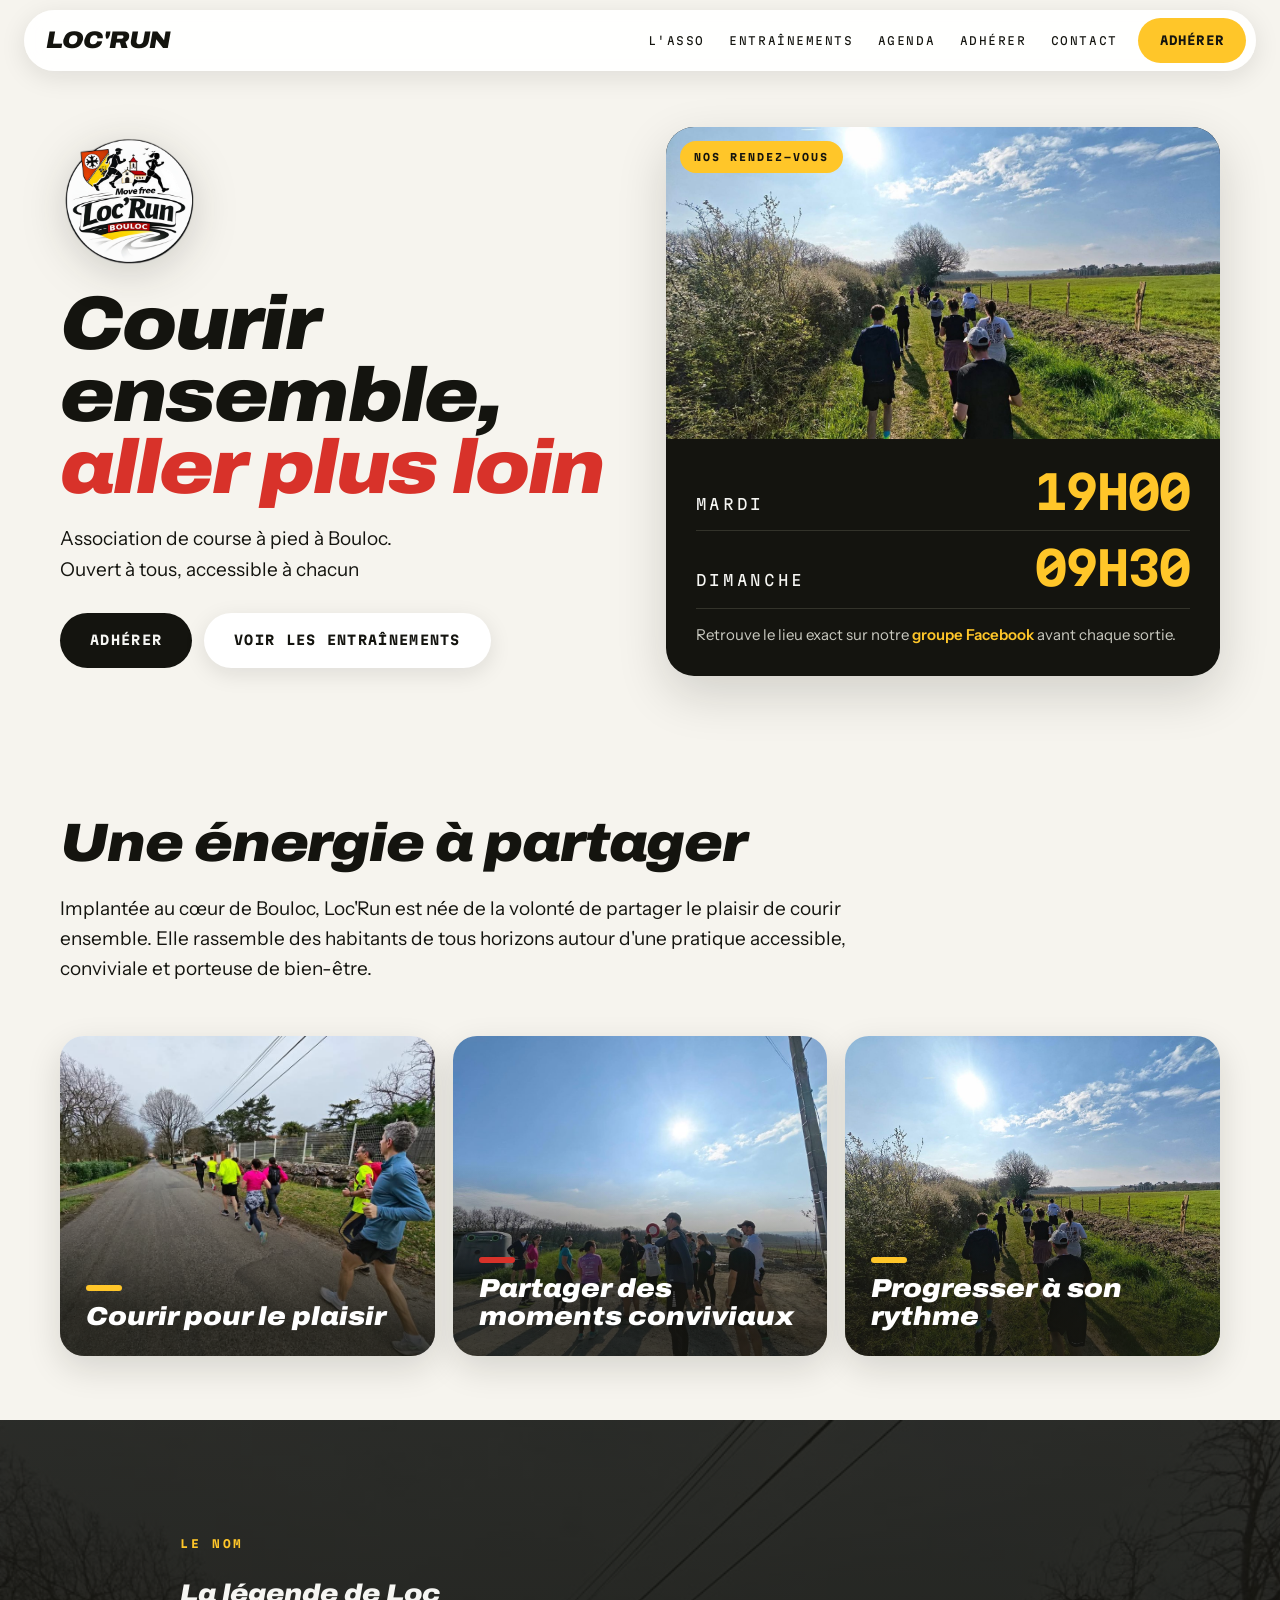
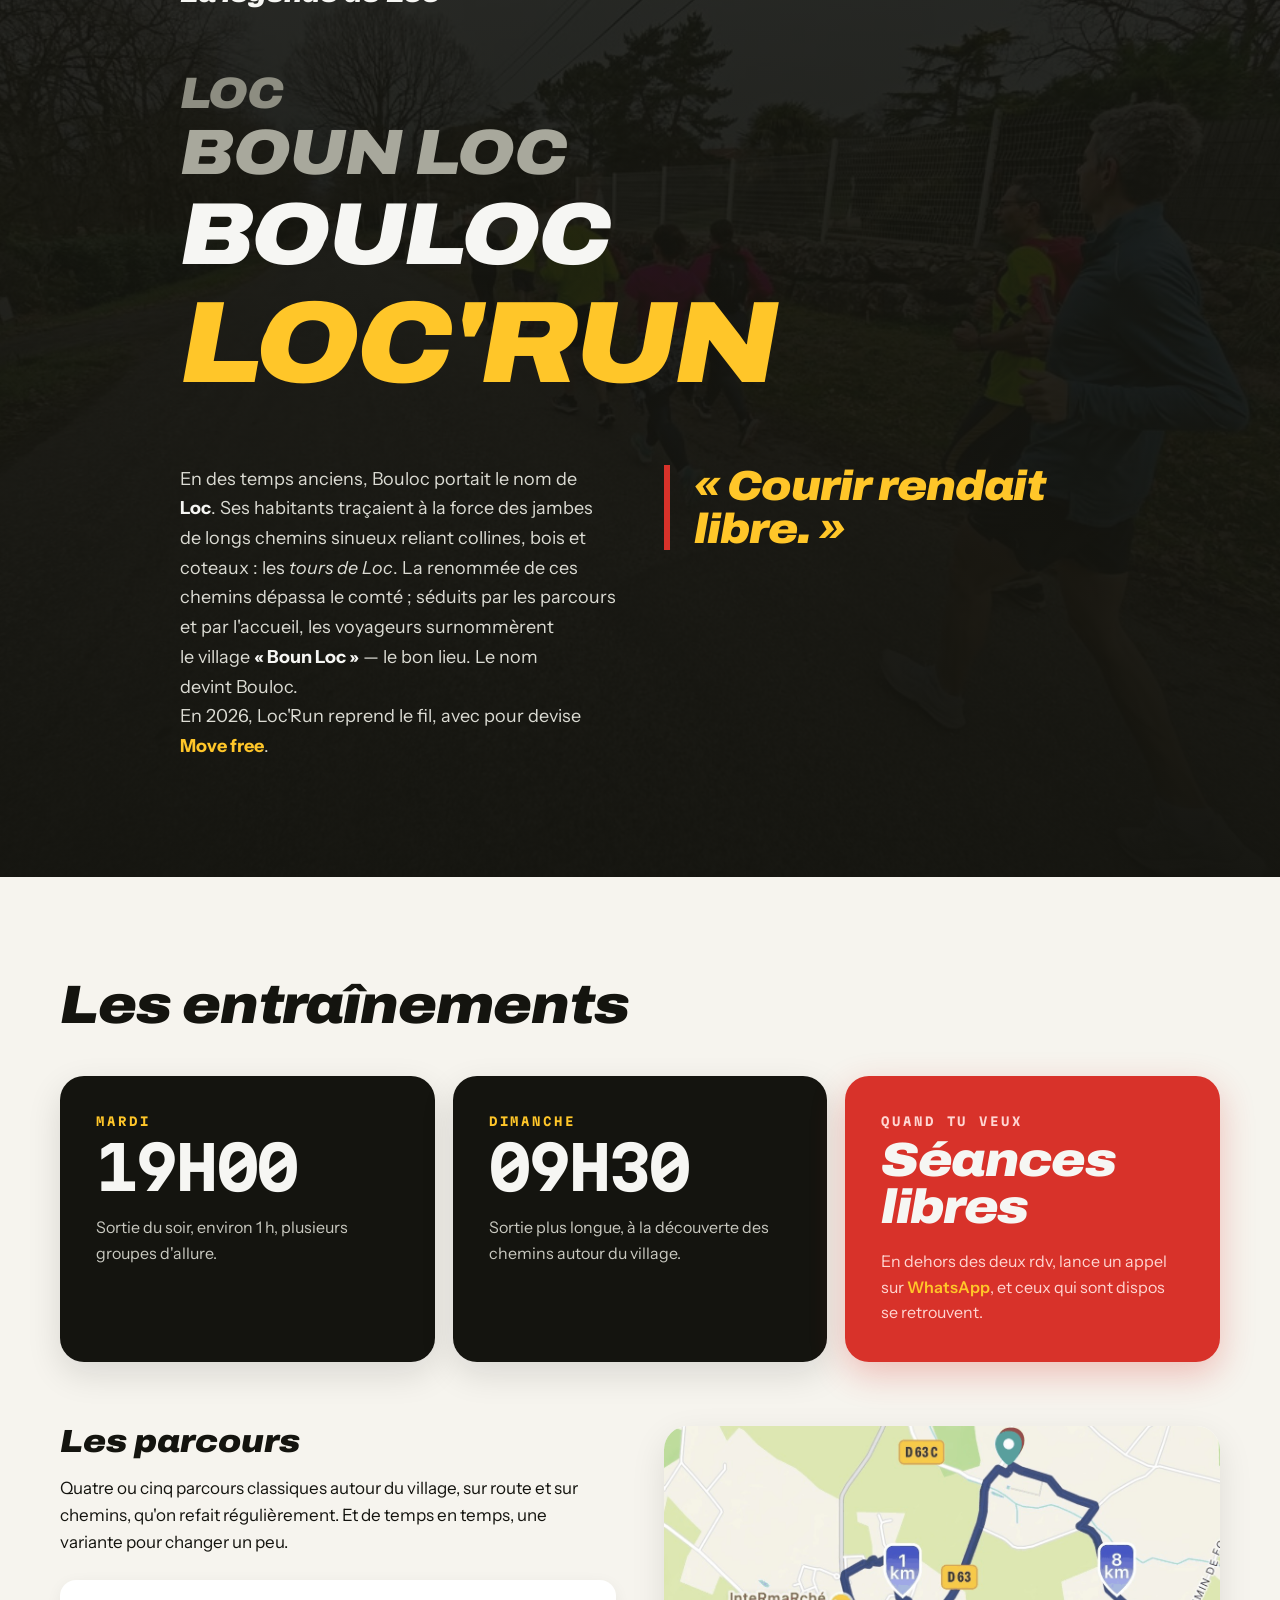
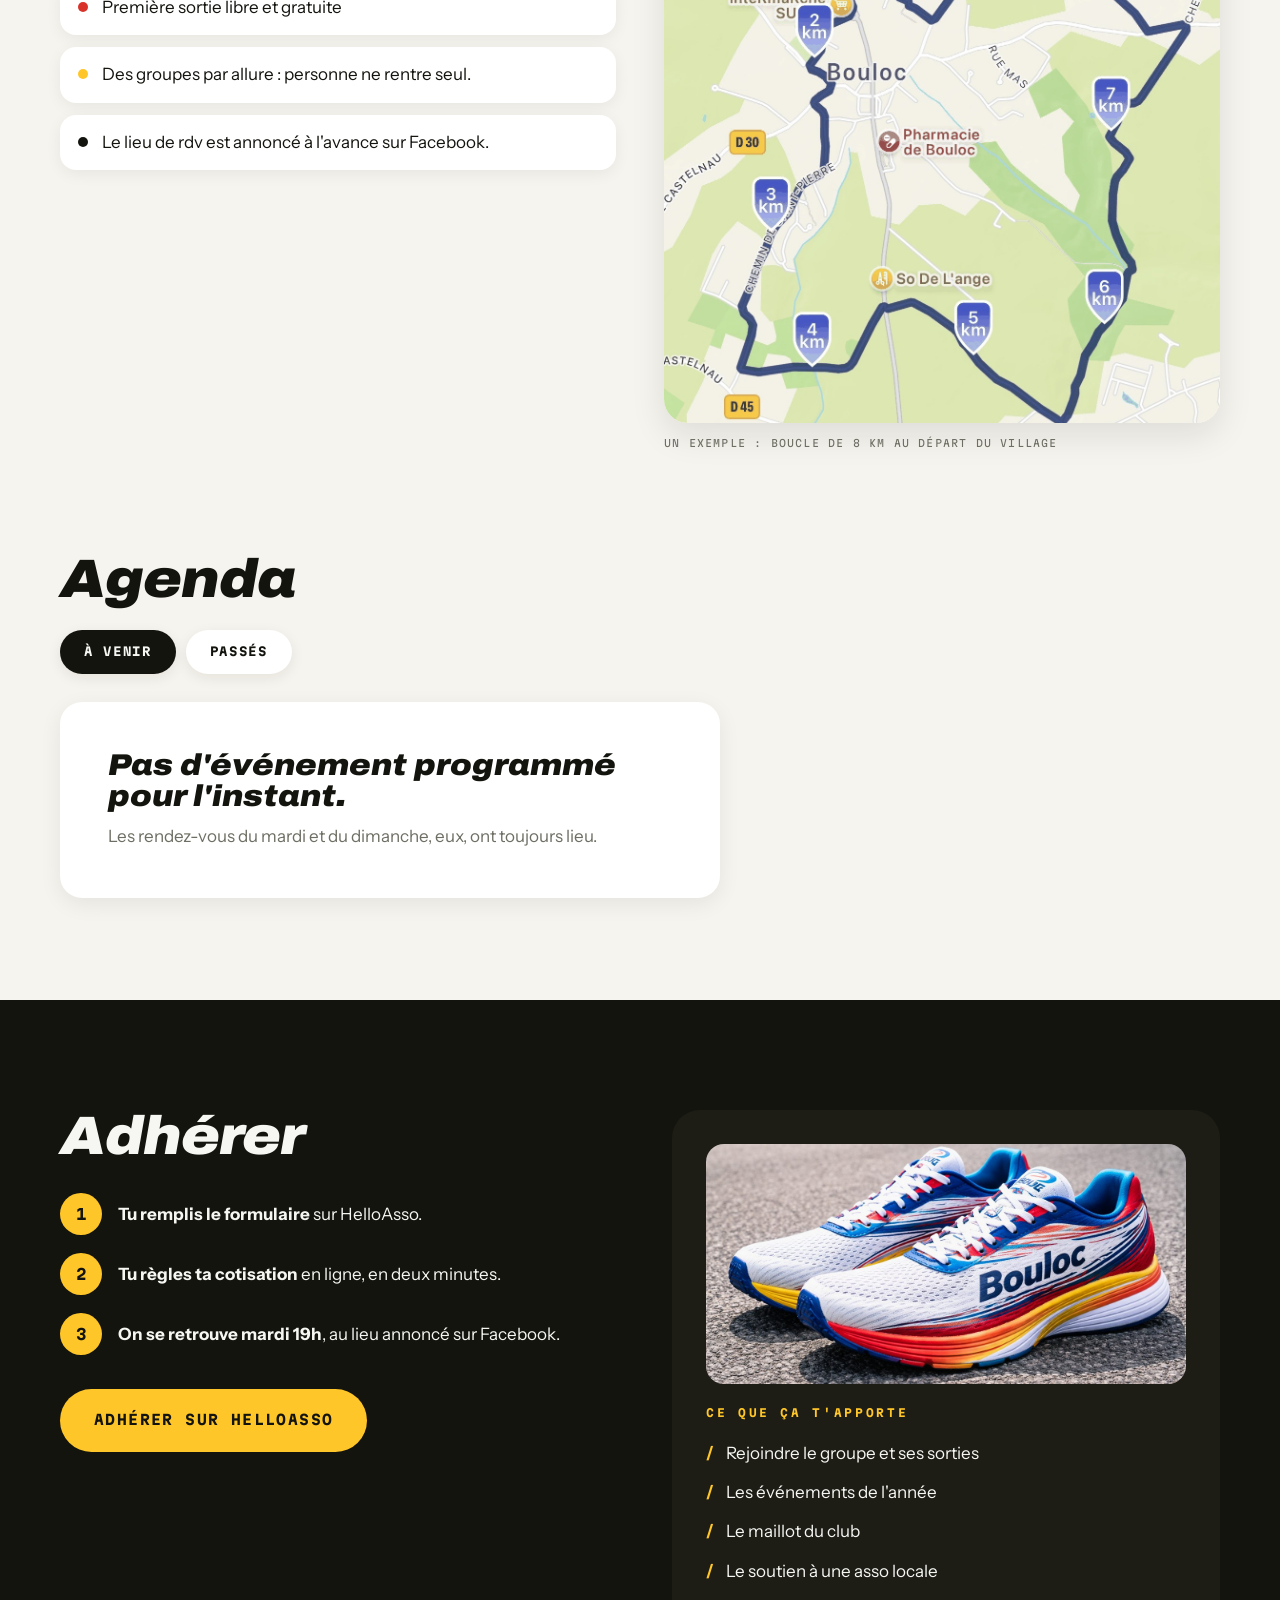
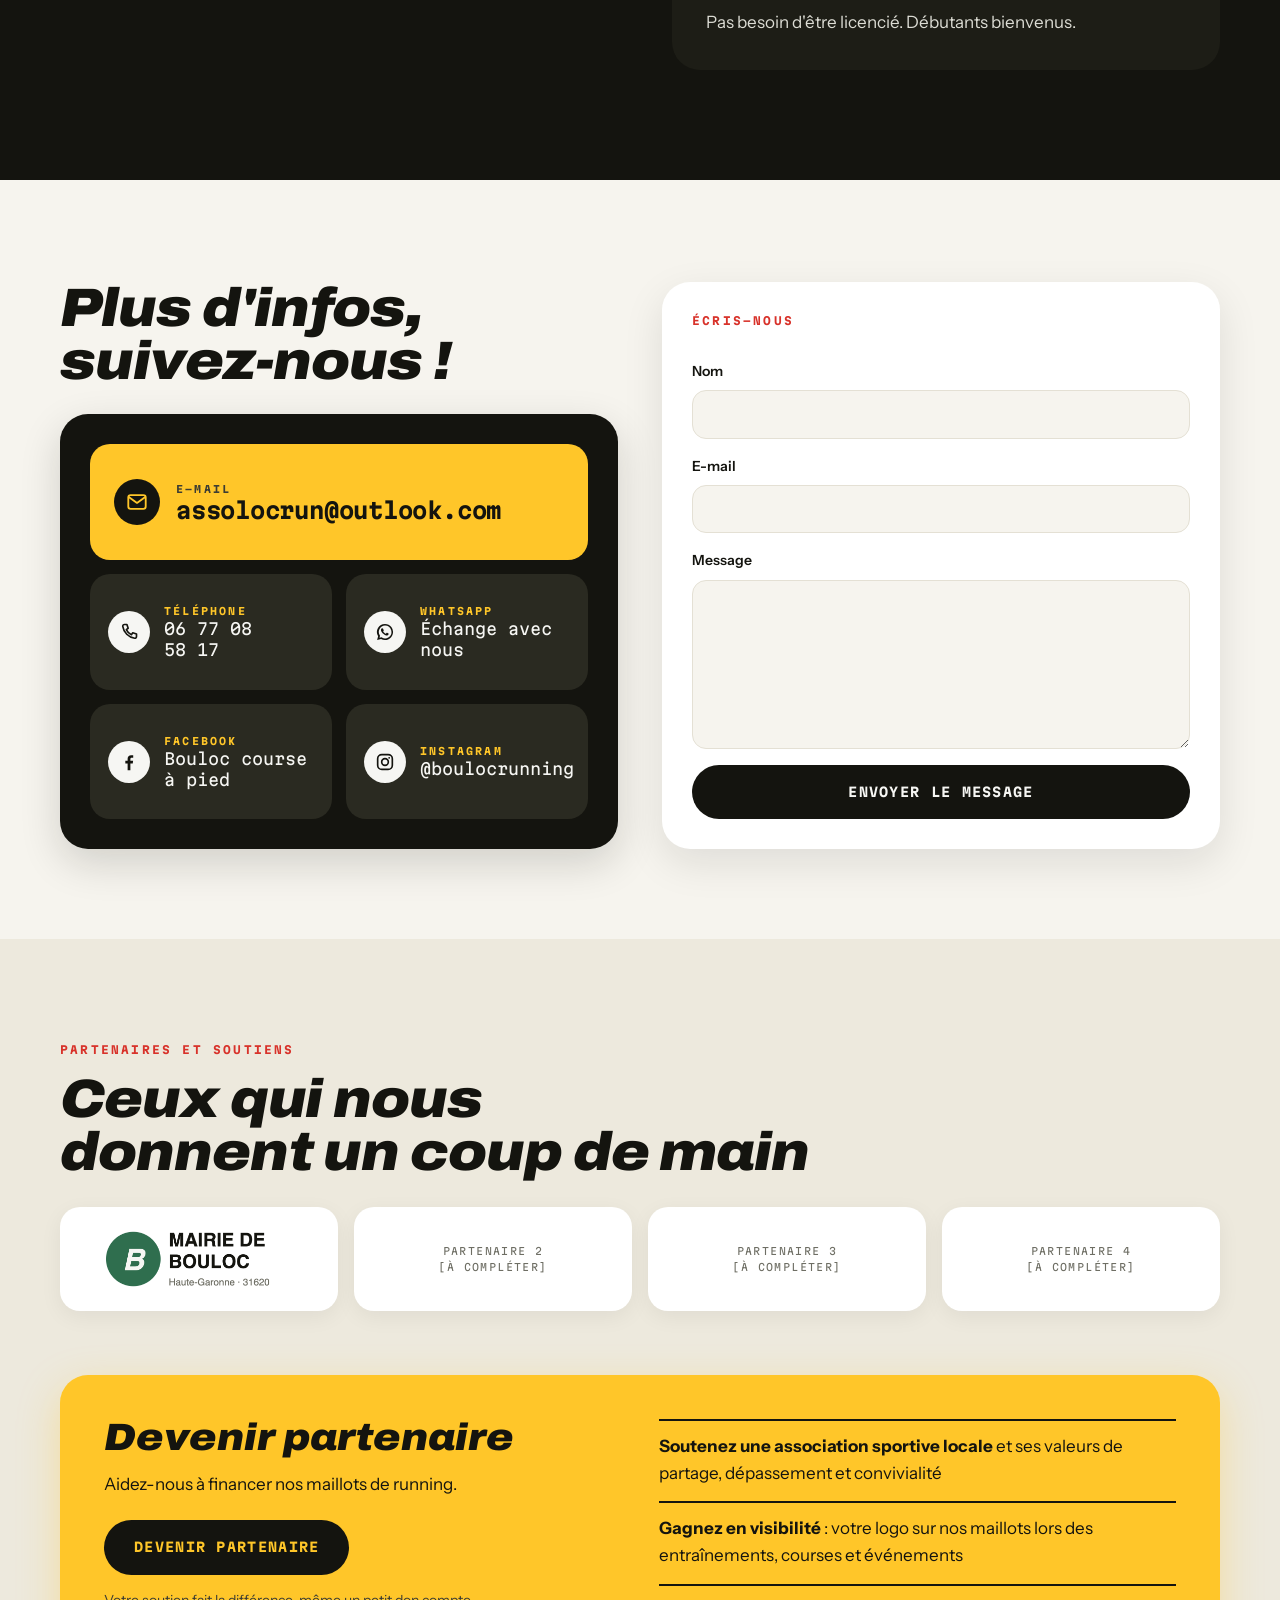
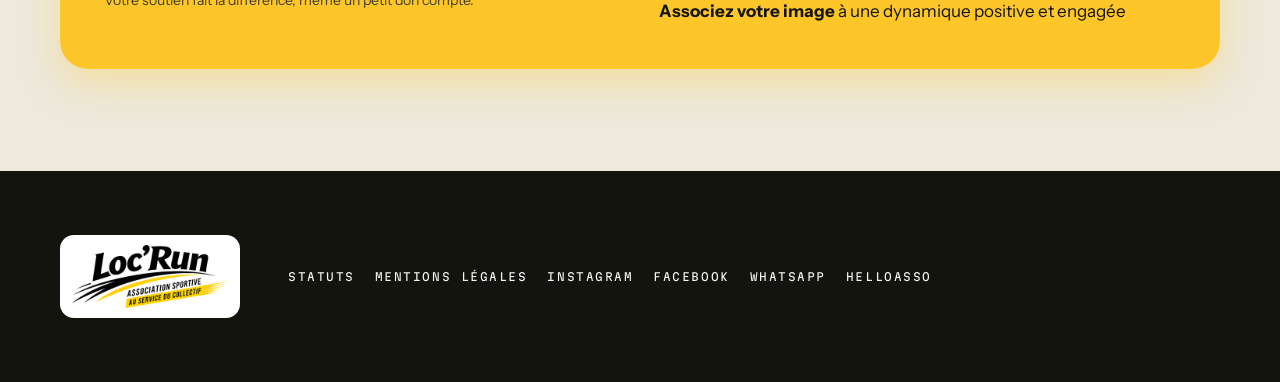
==== commit 1bda1dc3: "refactor: extract editable content to dedicated contenu.js file Client.listTools() called but server" ====
--- a/index.html
+++ b/index.html
@@ -6,12 +6,13 @@
 <title>Loc'Run — courir à Bouloc | Association de course à pied (31620)</title>
 <meta name="description" content="Loc'Run, association de course à pied à Bouloc (31620), au nord de Toulouse. Entraînements le mardi 19h et le dimanche 9h30, ouverts à tous, débutants compris.">
 <meta name="theme-color" content="#F6F4EE">
-<link rel="canonical" href="https://locrun.fr/">
+<link rel="canonical" href="https://locrun.vercel.app/">
 <meta property="og:title" content="Loc'Run — courir ensemble, aller plus loin">
 <meta property="og:description" content="Association de course à pied à Bouloc (31620). Sorties le mardi et le dimanche, ouvertes à tous les niveaux.">
 <meta property="og:type" content="website">
+<meta property="og:url" content="https://locrun.vercel.app/">
 <meta property="og:locale" content="fr_FR">
-<meta property="og:image" content="assets/photo-sortie-chemin.jpg">
+<meta property="og:image" content="https://locrun.vercel.app/assets/photo-sortie-chemin.jpg">
 <meta name="twitter:card" content="summary_large_image">
 
 <link rel="icon" href="assets/logo-rond-move-free.png" type="image/png">
@@ -362,6 +363,7 @@
   </div>
 </div>
 
+<script src="contenu.js"></script>
 <script src="app.js"></script>
 </body>
 </html>
--- a/styles.css
+++ b/styles.css
@@ -7,7 +7,8 @@
   /* Couleurs */
   --ink:          #14140F;
   --ink-soft:     #1d1d16;
-  --ink-hover:    #2b2b22;
+  --tile:         #2a2a21;   /* tuiles de contact : assez claires pour ressortir sur --ink */
+  --tile-hover:   #3a3a2f;
   --ink-line:     #33332a;
   --ink-line-alt: #2b2b24;
   --ink-dim:      #3d3d33;
@@ -67,12 +68,14 @@
 
 a {
   color: var(--ink);
-  text-decoration: underline;
-  text-decoration-thickness: 2px;
-  text-underline-offset: 3px;
-  text-decoration-color: var(--yellow);
-}
-a:hover { color: var(--red); text-decoration-color: var(--red); }
+  text-decoration: none;
+}
+a:hover { color: var(--red); }
+
+/* Un lien au fil du texte ne se distingue plus par le soulignement : on le
+   garde repérable par la graisse, pas seulement par la couleur (WCAG 1.4.1). */
+.rdv__note a,
+.training__text a { font-weight: 600; }
 
 :focus-visible { outline: 3px solid var(--red); outline-offset: 3px; }
 
@@ -385,8 +388,8 @@
   line-height: 1.55;
   color: var(--on-dark);
 }
-.rdv__note a { color: var(--yellow); text-decoration-color: var(--yellow); }
-.rdv__note a:hover { color: var(--paper); text-decoration-color: var(--paper); }
+.rdv__note a { color: var(--yellow); }
+.rdv__note a:hover { color: var(--paper); }
 
 /* ─────────────────────── L'asso ─────────────────────── */
 
@@ -557,10 +560,9 @@
 .training__card--red .training__text { color: var(--red-soft); }
 .training__text a {
   color: var(--yellow);
-  text-decoration-color: var(--yellow);
   font-weight: 600;
 }
-.training__text a:hover { color: var(--paper); text-decoration-color: var(--paper); }
+.training__text a:hover { color: var(--paper); }
 
 .routes {
   margin-top: clamp(40px, 5vw, 64px);
@@ -805,6 +807,10 @@
   gap: 14px;
   box-shadow: var(--sh-lg);
 }
+/* Le bloc s'étire pour s'aligner sur le formulaire : le surplus va dans les
+   tuiles, sinon il s'accumule en bas et creuse un vide sous Facebook/Instagram. */
+.channels > * { flex-grow: 1; }
+
 .channels__pair {
   display: grid;
   gap: 14px;
@@ -828,10 +834,10 @@
 }
 .channel--mail:hover { background: var(--paper-warm); color: var(--ink); }
 .channel--dark {
-  background: var(--ink-soft);
+  background: var(--tile);
   color: var(--paper-warm);
 }
-.channel--dark:hover { background: var(--ink-hover); color: var(--paper-warm); }
+.channel--dark:hover { background: var(--tile-hover); color: var(--paper-warm); }
 
 .channel__icon {
   flex: 0 0 auto;
@@ -861,13 +867,14 @@
 }
 
 .form {
+  --form-gap: 16px;
   display: flex;
   flex-direction: column;
-  gap: 16px;
+  gap: var(--form-gap);
   align-self: stretch;
   background: var(--paper);
   border-radius: 28px;
-  padding: clamp(22px, 3vw, 32px);
+  padding: clamp(22px, 3vw, 30px);   /* même retrait que .channels, pour aligner les bas */
   box-shadow: 0 14px 40px rgba(20, 20, 15, .10);
 }
 .field {
@@ -880,7 +887,7 @@
   display: flex;
   flex-direction: column;
   flex: 1;
-  min-height: 150px;
+  min-height: 200px;   /* plancher : garde le champ Message généreux même non étiré */
 }
 .field input,
 .field textarea {
@@ -902,6 +909,14 @@
   font-size: 14px;
   color: var(--muted);
   min-height: 1lh;
+}
+/* Vide, ce message ne doit rien occuper : sa hauteur réservée et son gap
+   creusaient 38 px sous le bouton. On l'aplatit sans le retirer du rendu —
+   un aria-live en display:none n'est plus annoncé de façon fiable. */
+.form__status:empty {
+  min-height: 0;
+  height: 0;
+  margin-top: calc(var(--form-gap) * -1);
 }
 .form__status.is-error { color: var(--red); font-weight: 600; }
 
@@ -1009,10 +1024,9 @@
   font-size: 11px;
   letter-spacing: .14em;
   text-transform: uppercase;
-  text-decoration-color: var(--yellow);
   padding: 6px 0;
 }
-.site-footer__links a:hover { color: var(--yellow); text-decoration-color: var(--yellow); }
+.site-footer__links a:hover { color: var(--yellow); }
 
 /* ───────────────────────── Modale ───────────────────────── */
 
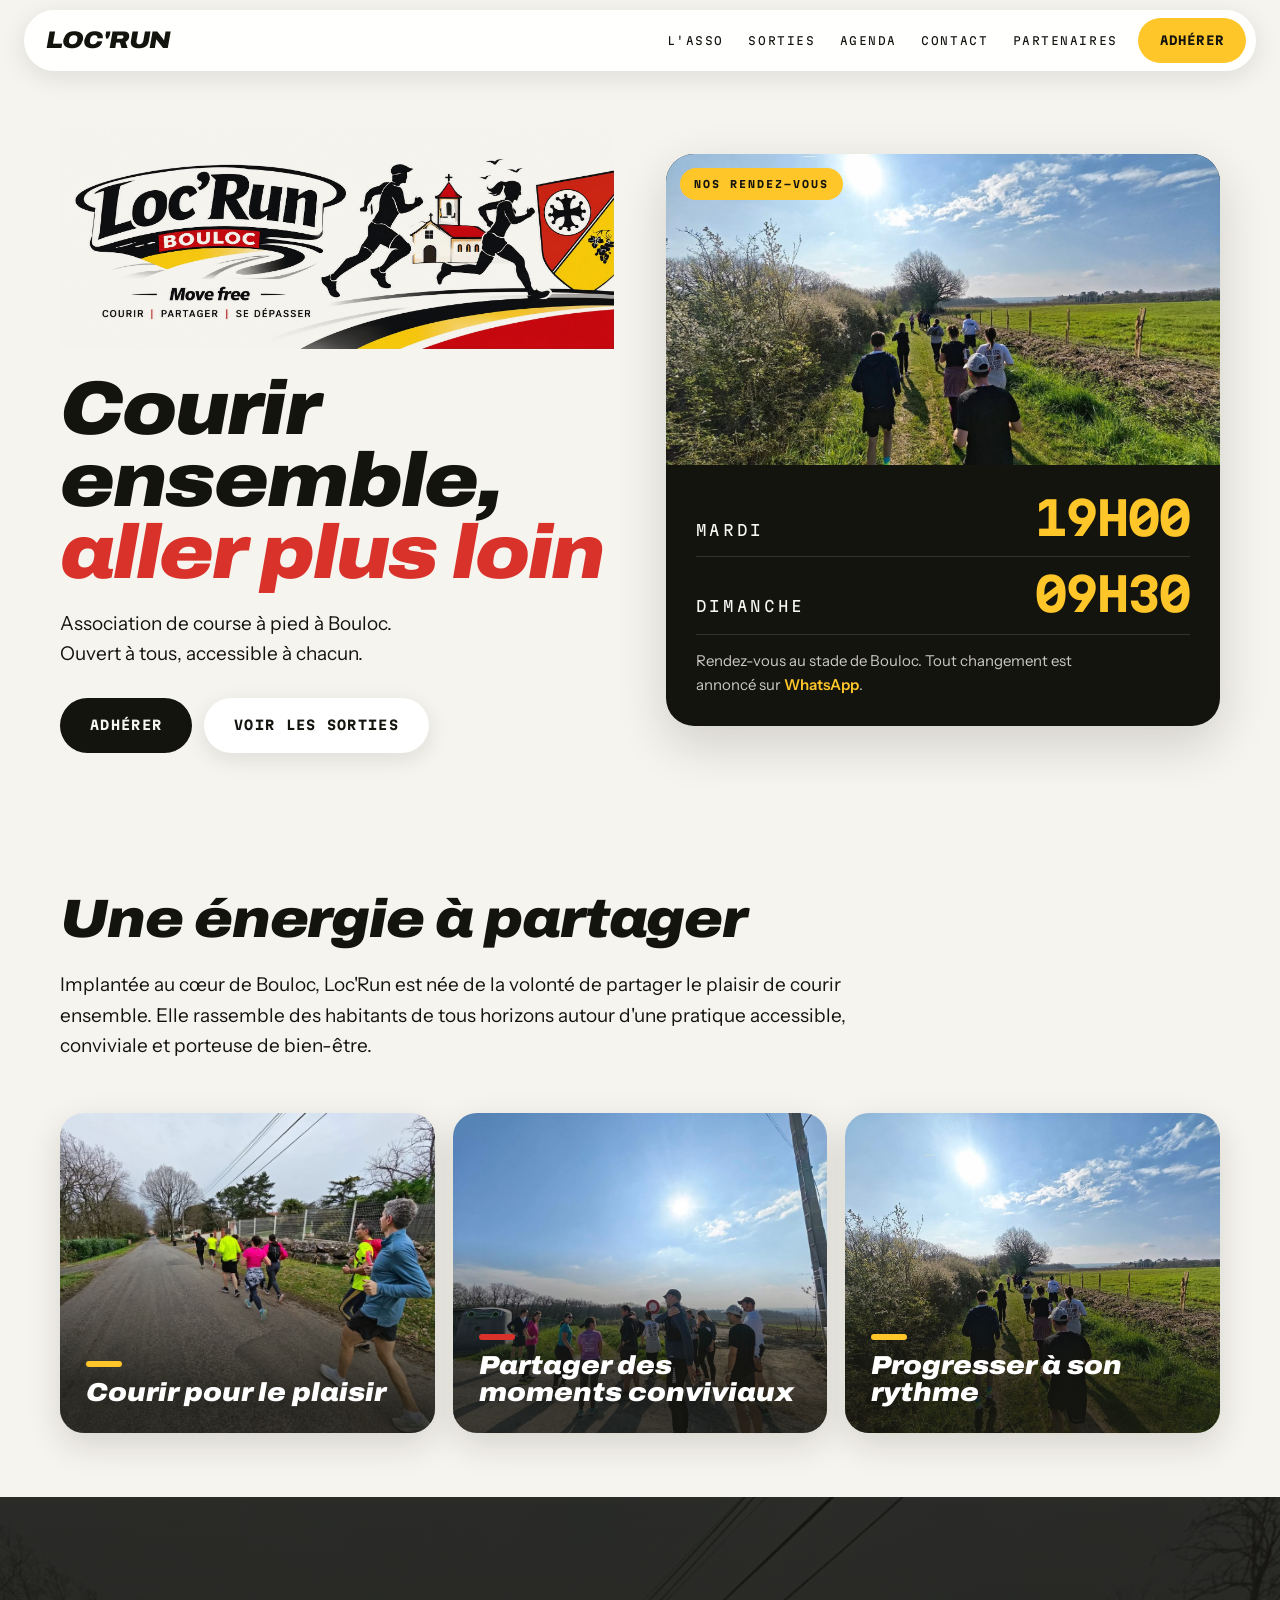
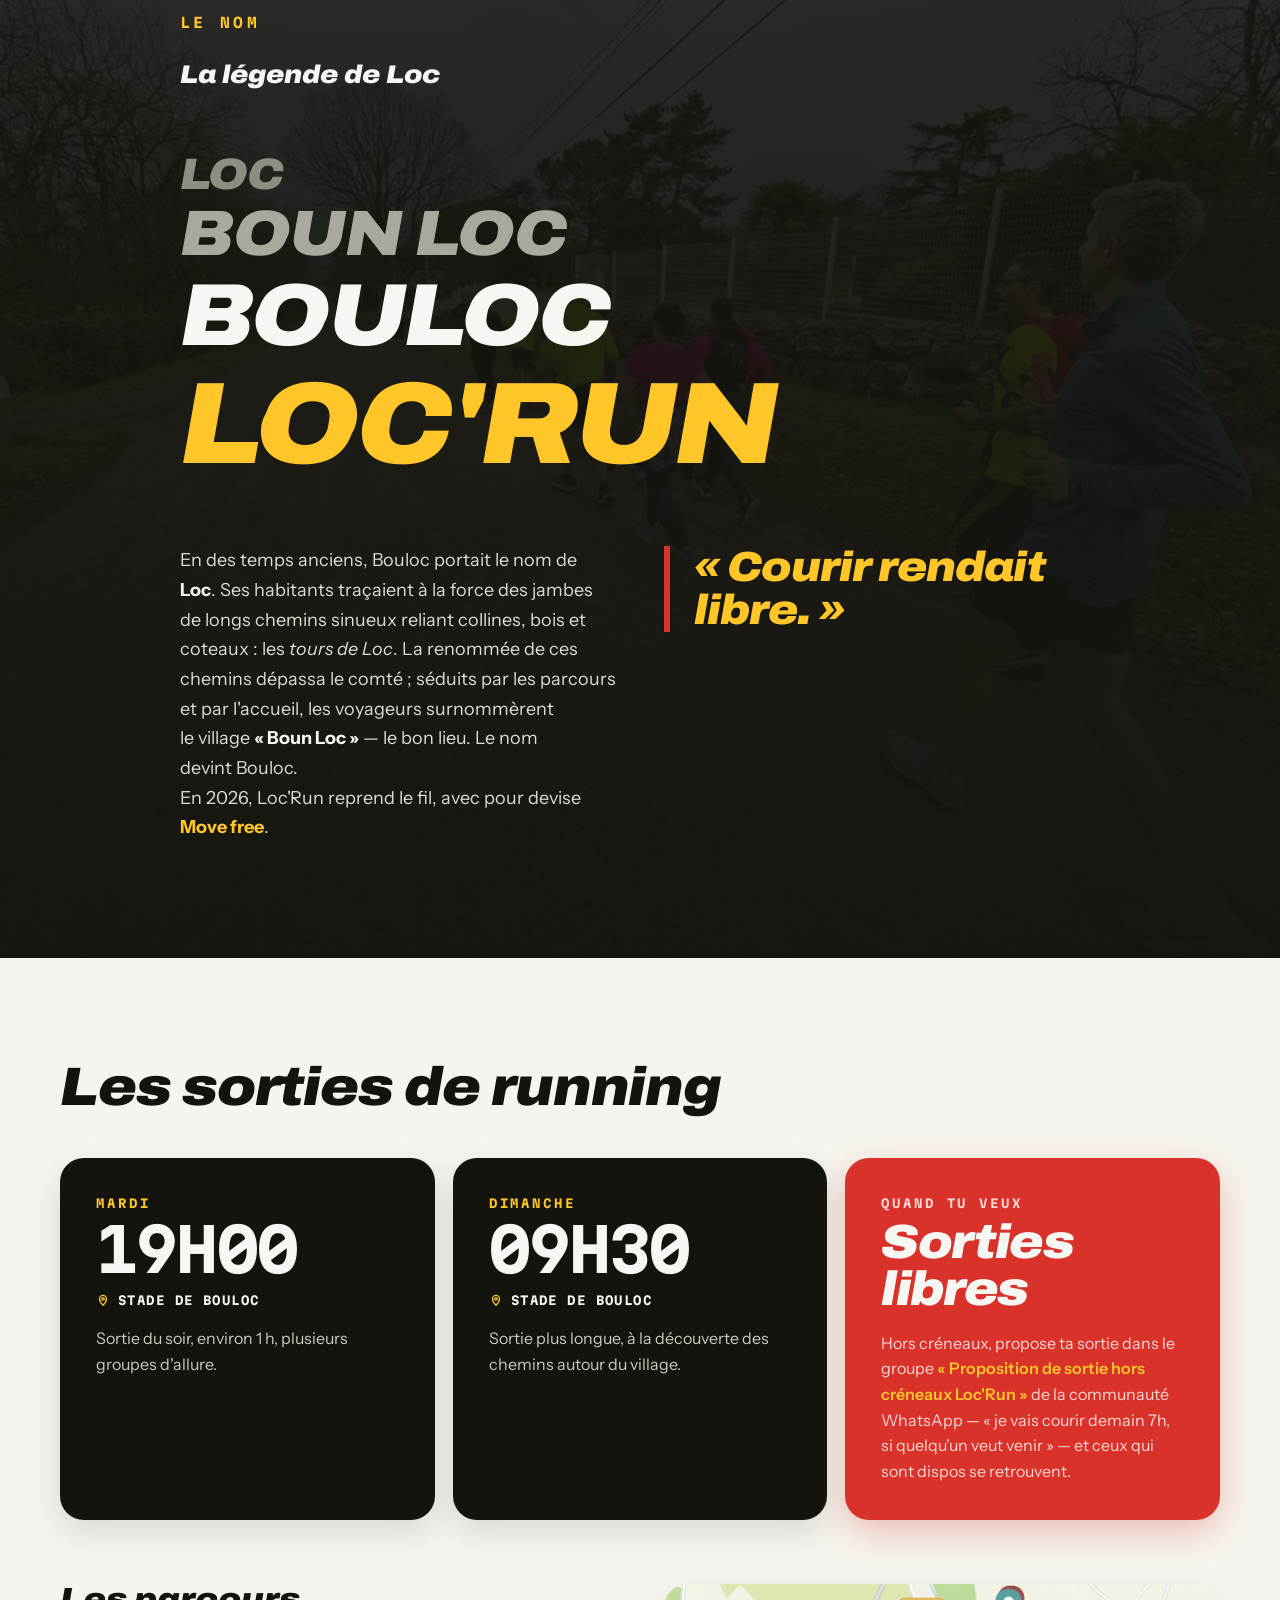
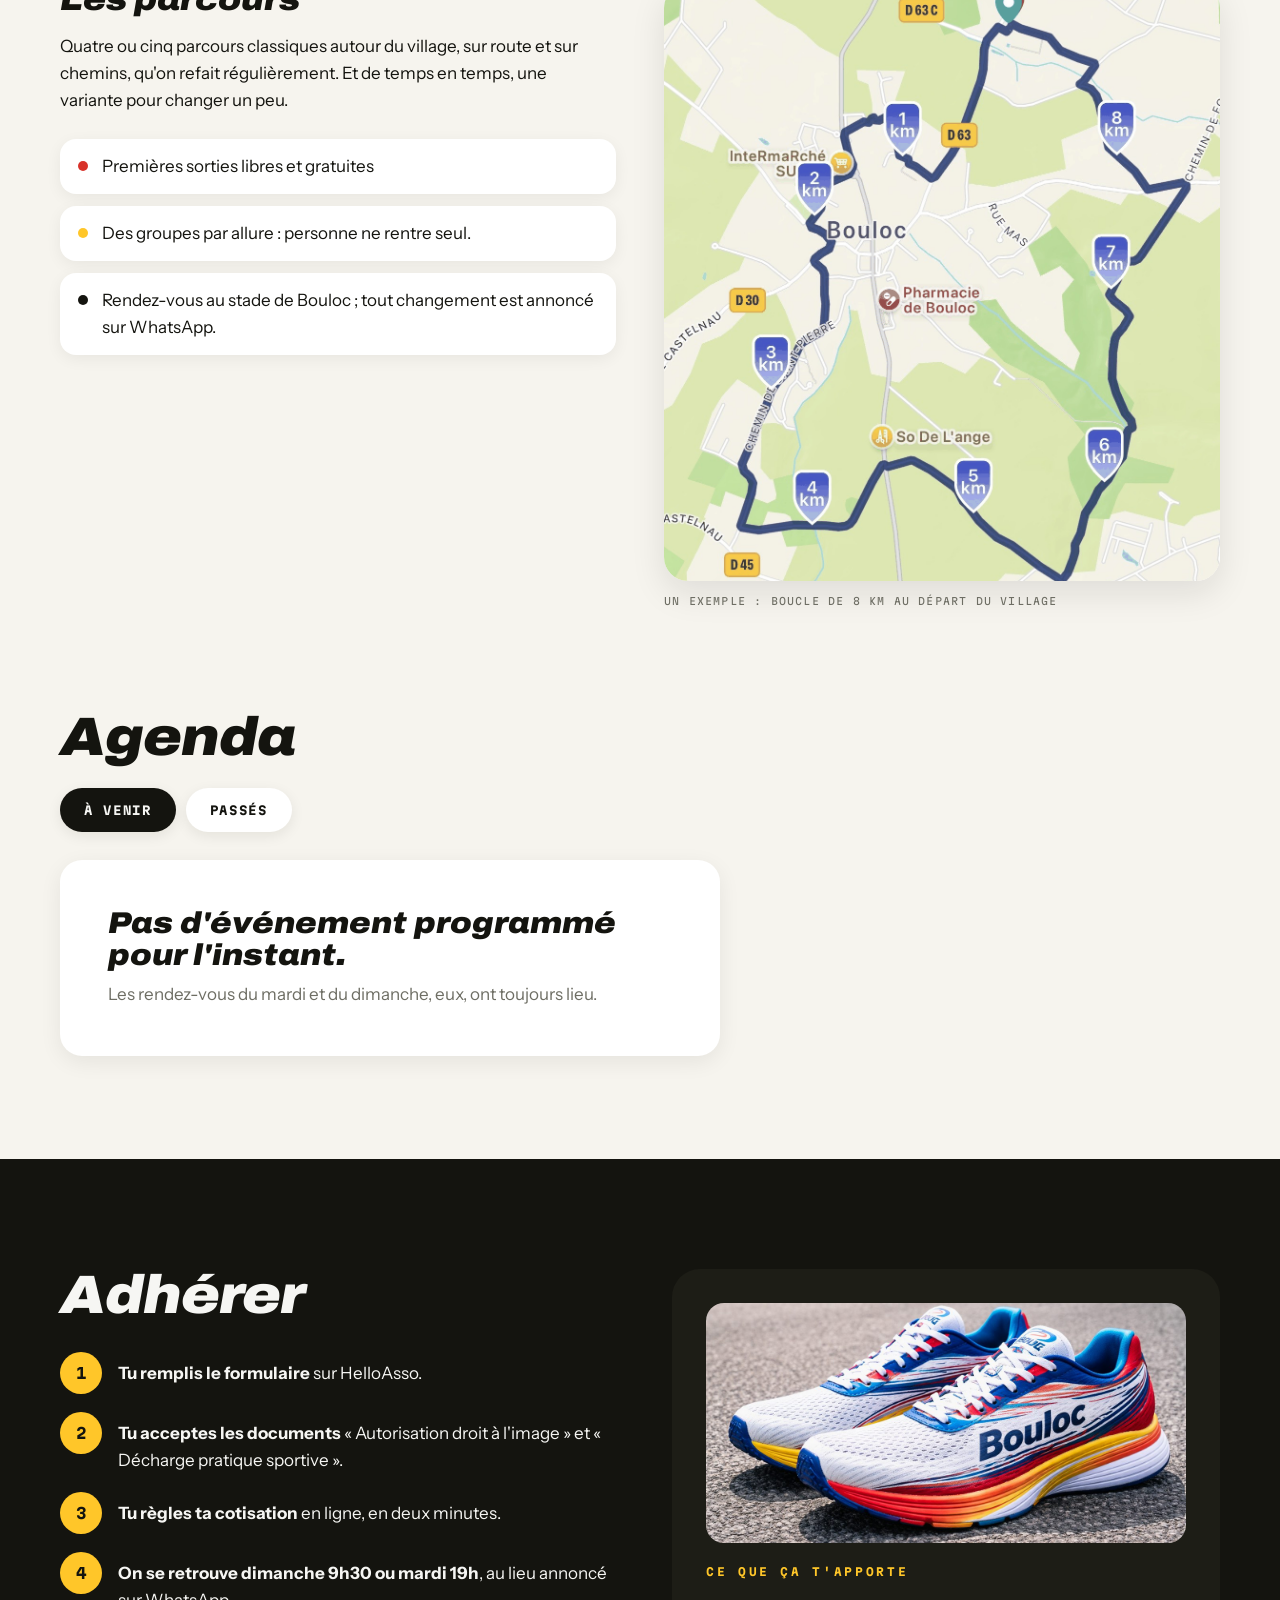
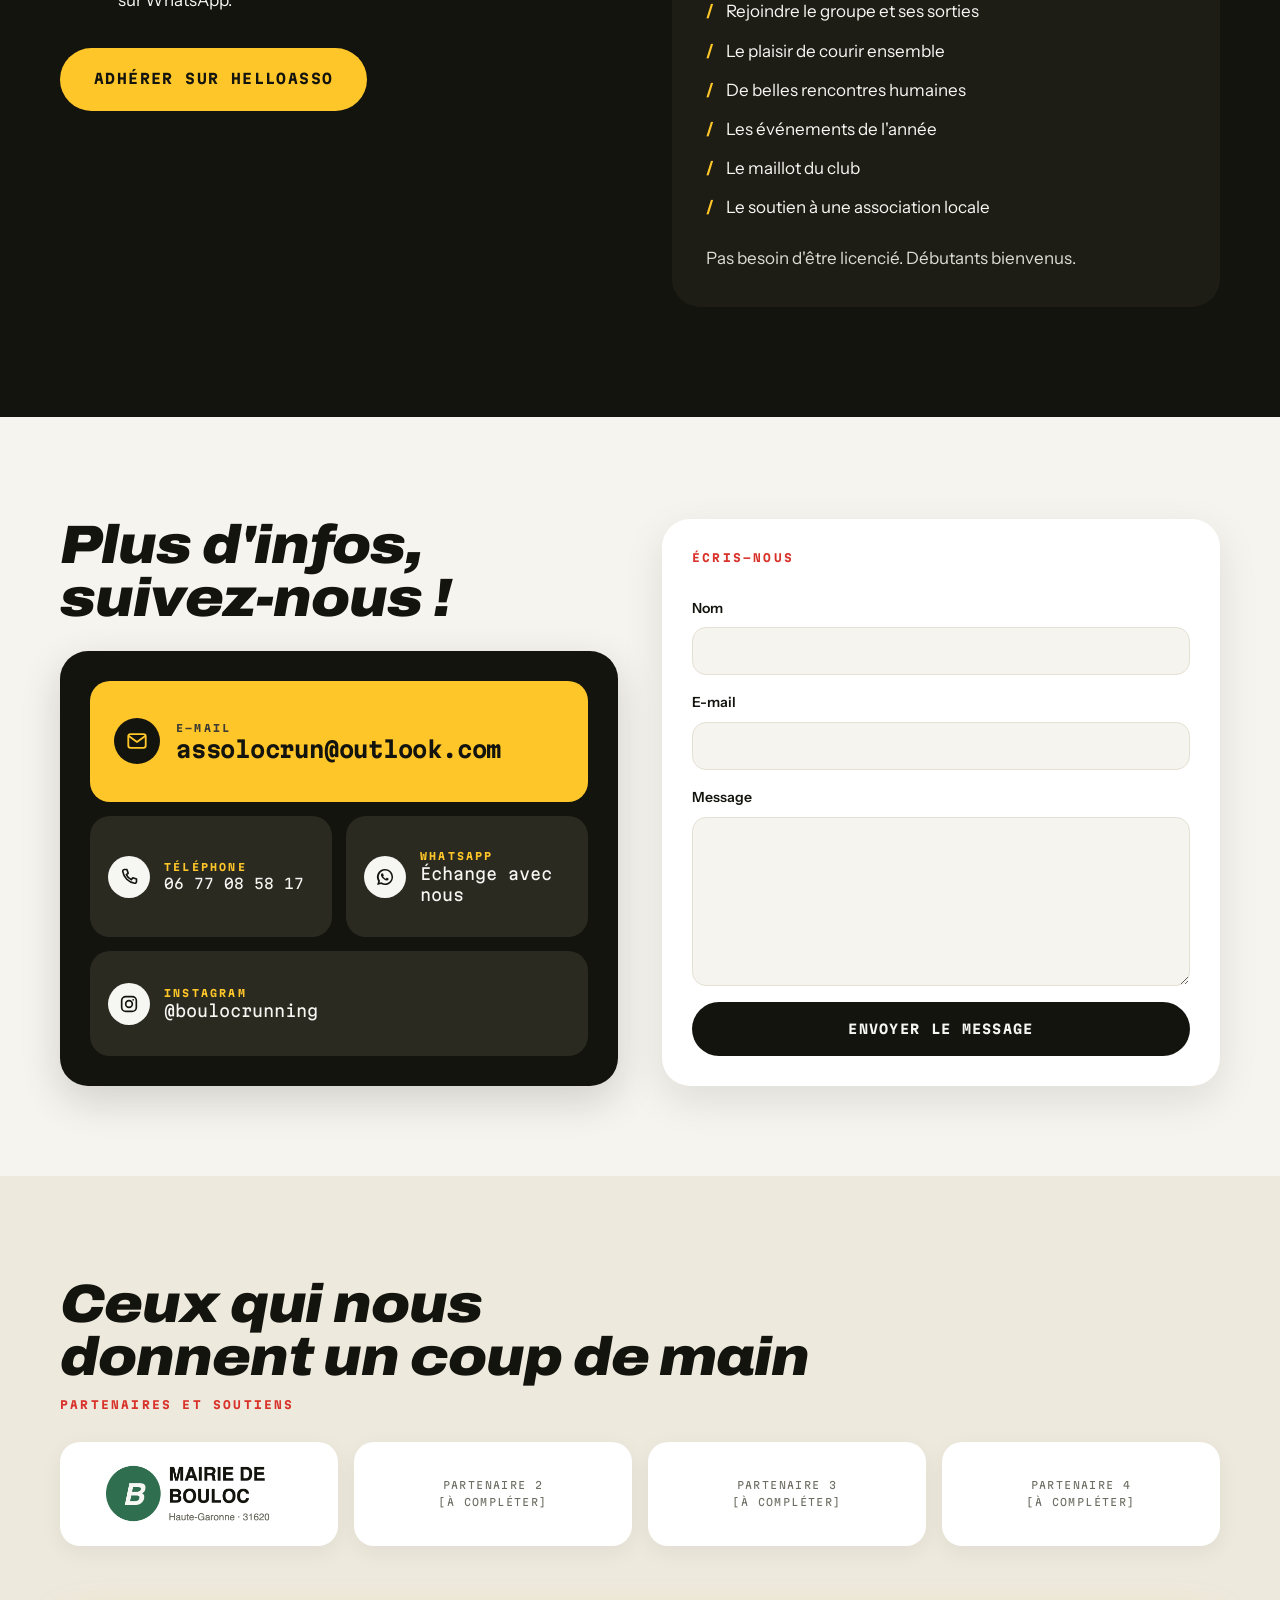
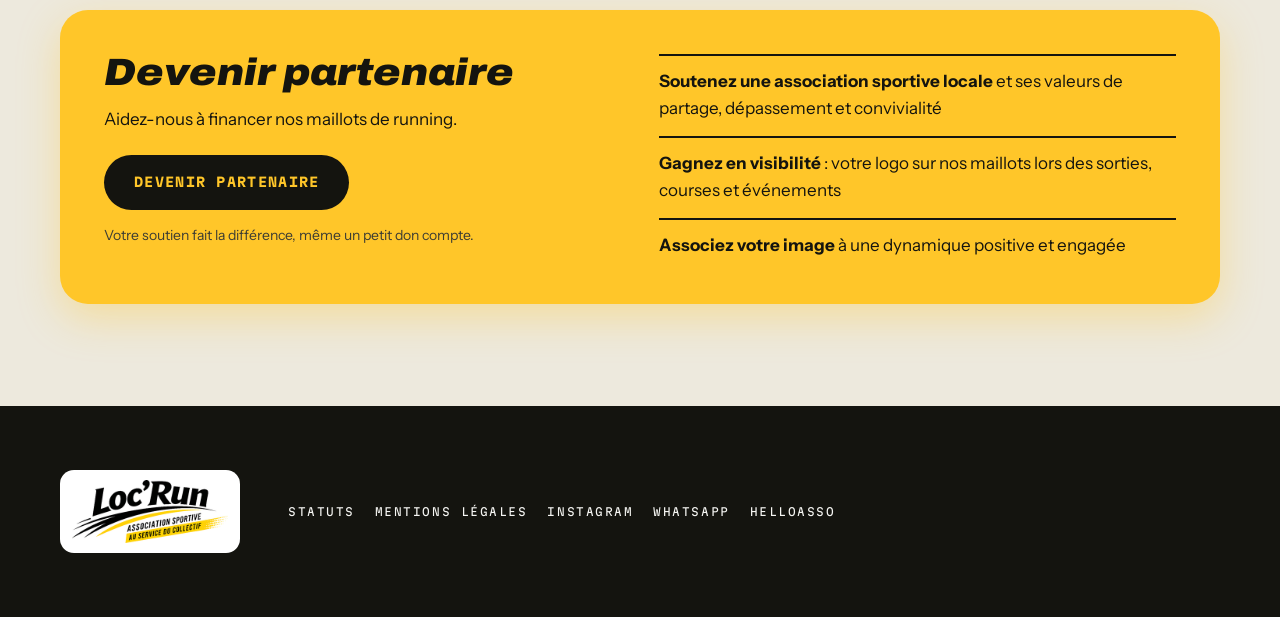
==== commit 03849f55: "feat: add partners section, update events with links, and refresh site copy" ====
--- a/index.html
+++ b/index.html
@@ -4,7 +4,7 @@
 <meta charset="utf-8">
 <meta name="viewport" content="width=device-width, initial-scale=1">
 <title>Loc'Run — courir à Bouloc | Association de course à pied (31620)</title>
-<meta name="description" content="Loc'Run, association de course à pied à Bouloc (31620), au nord de Toulouse. Entraînements le mardi 19h et le dimanche 9h30, ouverts à tous, débutants compris.">
+<meta name="description" content="Loc'Run, association de course à pied à Bouloc (31620), au nord de Toulouse. Sorties le mardi 19h et le dimanche 9h30 au stade de Bouloc, ouvertes à tous, débutants compris.">
 <meta name="theme-color" content="#F6F4EE">
 <link rel="canonical" href="https://locrun.vercel.app/">
 <meta property="og:title" content="Loc'Run — courir ensemble, aller plus loin">
@@ -41,10 +41,10 @@
 
     <nav class="nav__links" aria-label="Navigation principale">
       <a href="#asso">L'asso</a>
-      <a href="#entrainements">Entraînements</a>
+      <a href="#sorties">Sorties</a>
       <a href="#agenda">Agenda</a>
-      <a href="#adherer">Adhérer</a>
       <a href="#contact">Contact</a>
+      <a href="#partenaires">Partenaires</a>
     </nav>
 
     <a class="nav__cta" data-link="helloasso" href="#" target="_blank" rel="noopener">Adhérer</a>
@@ -56,10 +56,10 @@
 
   <nav class="mobile-menu" id="mobile-menu" aria-label="Navigation mobile" hidden>
     <a href="#asso">L'asso</a>
-    <a href="#entrainements">Entraînements</a>
+    <a href="#sorties">Sorties</a>
     <a href="#agenda">Agenda</a>
-    <a href="#adherer">Adhérer</a>
     <a href="#contact">Contact</a>
+    <a href="#partenaires">Partenaires</a>
   </nav>
 </header>
 
@@ -70,12 +70,12 @@
   <!-- ══════════ HERO ══════════ -->
   <section class="hero">
     <div class="hero__intro">
-      <img class="hero__logo" src="assets/logo-rond-move-free.png" alt="Logo Loc'Run Bouloc — Move free" width="140" height="140">
+      <img class="hero__banner" src="assets/logo-baniere.jpg" alt="Loc'Run Bouloc — Move free. Courir, partager, se dépasser." width="1983" height="793" fetchpriority="high">
       <h1 class="display hero__title">Courir ensemble,<br><em>aller plus loin</em></h1>
-      <p class="hero__lead">Association de course à pied à Bouloc. <br>Ouvert à tous, accessible à chacun</p>
+      <p class="hero__lead">Association de course à pied à Bouloc. <br>Ouvert à tous, accessible à chacun.</p>
       <div class="hero__actions">
         <a class="btn btn--ink" data-link="helloasso" href="#" target="_blank" rel="noopener">Adhérer</a>
-        <a class="btn btn--paper" href="#entrainements">Voir les entraînements</a>
+        <a class="btn btn--paper" href="#sorties">Voir les sorties</a>
       </div>
     </div>
 
@@ -93,7 +93,7 @@
           <span class="mono rdv__day">DIMANCHE</span>
           <span class="mono rdv__hour">09H30</span>
         </div>
-        <p class="rdv__note" data-reveal-line>Retrouve le lieu exact sur notre&nbsp;<a data-link="facebook" href="#" target="_blank" rel="noopener">groupe Facebook</a> avant chaque sortie.</p>
+        <p class="rdv__note" data-reveal-line>Rendez-vous au stade de Bouloc. Tout changement est annoncé sur&nbsp;<a data-link="whatsapp" href="#" target="_blank" rel="noopener">WhatsApp</a>.</p>
       </div>
     </div>
   </section>
@@ -130,7 +130,7 @@
     <img class="legend__bg" src="assets/photo-sortie-route.jpg" alt="" aria-hidden="true" loading="lazy">
     <div class="legend__veil" aria-hidden="true"></div>
     <div class="legend__inner">
-      <p class="mono eyebrow eyebrow--yellow">LE NOM</p>
+      <p class="mono eyebrow eyebrow--yellow eyebrow--lg">LE NOM</p>
       <h2 class="display legend__title">La légende de Loc</h2>
 
       <div class="legend__ladder" data-reveal>
@@ -149,25 +149,27 @@
     </div>
   </section>
 
-  <!-- ══════════ ENTRAÎNEMENTS ══════════ -->
-  <section class="section" id="entrainements">
-    <h2 class="display section__title section__title--gap">Les entraînements</h2>
+  <!-- ══════════ SORTIES ══════════ -->
+  <section class="section" id="sorties">
+    <h2 class="display section__title section__title--gap">Les sorties de running</h2>
 
     <div class="training">
       <article class="training__card" data-reveal>
         <p class="mono training__label" data-reveal-line>MARDI</p>
         <p class="mono training__hour" data-reveal-line>19H00</p>
+        <p class="mono training__place" data-reveal-line><svg width="14" height="14" viewBox="0 0 24 24" fill="none" stroke="currentColor" stroke-width="2.2" stroke-linecap="round" stroke-linejoin="round" aria-hidden="true"><path d="M12 21s-6-5.3-6-11a6 6 0 0112 0c0 5.7-6 11-6 11z"></path><circle cx="12" cy="10" r="2.2"></circle></svg>Stade de Bouloc</p>
         <p class="training__text" data-reveal-line>Sortie du soir, environ 1 h, plusieurs groupes d'allure.</p>
       </article>
       <article class="training__card" data-reveal>
         <p class="mono training__label" data-reveal-line>DIMANCHE</p>
         <p class="mono training__hour" data-reveal-line>09H30</p>
+        <p class="mono training__place" data-reveal-line><svg width="14" height="14" viewBox="0 0 24 24" fill="none" stroke="currentColor" stroke-width="2.2" stroke-linecap="round" stroke-linejoin="round" aria-hidden="true"><path d="M12 21s-6-5.3-6-11a6 6 0 0112 0c0 5.7-6 11-6 11z"></path><circle cx="12" cy="10" r="2.2"></circle></svg>Stade de Bouloc</p>
         <p class="training__text" data-reveal-line>Sortie plus longue, à la découverte des chemins autour du village.</p>
       </article>
       <article class="training__card training__card--red" data-reveal>
         <p class="mono training__label" data-reveal-line>QUAND TU VEUX</p>
-        <p class="display training__free" data-reveal-line>Séances libres</p>
-        <p class="training__text" data-reveal-line>En dehors des deux rdv, lance un appel sur <a data-link="whatsapp" href="#" target="_blank" rel="noopener">WhatsApp</a>, et ceux qui sont dispos se retrouvent.</p>
+        <p class="display training__free" data-reveal-line>Sorties libres</p>
+        <p class="training__text" data-reveal-line>Hors créneaux, propose ta sortie dans le groupe <a data-link="whatsapp" href="#" target="_blank" rel="noopener">« Proposition de sortie hors créneaux Loc'Run »</a> de la communauté WhatsApp — « je vais courir demain 7h, si quelqu'un veut venir » — et ceux qui sont dispos se retrouvent.</p>
       </article>
     </div>
 
@@ -176,9 +178,9 @@
         <h3 class="display routes__title">Les parcours</h3>
         <p class="routes__text">Quatre ou cinq parcours classiques autour du village, sur route et sur chemins, qu'on refait régulièrement. Et de temps en temps, une variante pour changer un peu.</p>
         <ul class="routes__list">
-          <li><span class="dot dot--red" aria-hidden="true"></span><span>Première sortie libre et gratuite</span></li>
+          <li><span class="dot dot--red" aria-hidden="true"></span><span>Premières sorties libres et gratuites</span></li>
           <li><span class="dot dot--yellow" aria-hidden="true"></span><span>Des groupes par allure : personne ne rentre seul.</span></li>
-          <li><span class="dot dot--ink" aria-hidden="true"></span><span>Le lieu de rdv est annoncé à l'avance sur Facebook.</span></li>
+          <li><span class="dot dot--ink" aria-hidden="true"></span><span>Rendez-vous au stade de Bouloc ; tout changement est annoncé sur WhatsApp.</span></li>
         </ul>
       </div>
       <figure class="routes__map">
@@ -207,8 +209,9 @@
         <h2 class="display section__title join__title">Adhérer</h2>
         <ol class="steps">
           <li><span class="mono steps__num">1</span><span><strong>Tu remplis le formulaire</strong> sur HelloAsso.</span></li>
-          <li><span class="mono steps__num">2</span><span><strong>Tu règles ta cotisation</strong> en ligne, en deux minutes.</span></li>
-          <li><span class="mono steps__num">3</span><span><strong>On se retrouve mardi 19h</strong>, au lieu annoncé sur Facebook.</span></li>
+          <li><span class="mono steps__num">2</span><span><strong>Tu acceptes les documents</strong> « Autorisation droit à l'image » et « Décharge pratique sportive ».</span></li>
+          <li><span class="mono steps__num">3</span><span><strong>Tu règles ta cotisation</strong> en ligne, en deux minutes.</span></li>
+          <li><span class="mono steps__num">4</span><span><strong>On se retrouve dimanche 9h30 ou mardi 19h</strong>, au lieu annoncé sur WhatsApp.</span></li>
         </ol>
         <a class="btn btn--yellow btn--lg" data-link="helloasso" href="#" target="_blank" rel="noopener">Adhérer sur HelloAsso</a>
       </div>
@@ -218,9 +221,11 @@
         <p class="mono eyebrow eyebrow--yellow">CE QUE ÇA T'APPORTE</p>
         <ul class="perks__list">
           <li><span aria-hidden="true">/</span><span>Rejoindre le groupe et ses sorties</span></li>
+          <li><span aria-hidden="true">/</span><span>Le plaisir de courir ensemble</span></li>
+          <li><span aria-hidden="true">/</span><span>De belles rencontres humaines</span></li>
           <li><span aria-hidden="true">/</span><span>Les événements de l'année</span></li>
           <li><span aria-hidden="true">/</span><span>Le maillot du club</span></li>
-          <li><span aria-hidden="true">/</span><span>Le soutien à une asso locale</span></li>
+          <li><span aria-hidden="true">/</span><span>Le soutien à une association locale</span></li>
         </ul>
         <p class="perks__note">Pas besoin d'être licencié. Débutants bienvenus.</p>
       </div>
@@ -240,7 +245,7 @@
             </span>
             <span class="channel__text">
               <span class="mono channel__label channel__label--dark">E-MAIL</span>
-              <span class="mono channel__value channel__value--mail">assolocrun@outlook.com</span>
+              <span class="mono channel__value channel__value--mail">assolocrun<wbr>@outlook.com</span>
             </span>
           </a>
 
@@ -251,7 +256,7 @@
               </span>
               <span class="channel__text">
                 <span class="mono channel__label">TÉLÉPHONE</span>
-                <span class="mono channel__value">06 77 08 58 17</span>
+                <span class="mono channel__value channel__value--tel">06 77 08 58 17</span>
               </span>
             </a>
 
@@ -267,15 +272,6 @@
           </div>
 
           <div class="channels__pair" data-reveal-line>
-            <a class="channel channel--dark" data-link="facebook" href="#" target="_blank" rel="noopener">
-              <span class="channel__icon channel__icon--light" aria-hidden="true">
-                <svg width="22" height="22" viewBox="0 0 24 24" fill="#14140F"><path d="M13.5 21v-7.5h2.6l.4-3h-3V8.8c0-.9.3-1.5 1.6-1.5h1.5V4.6c-.3 0-1.2-.1-2.3-.1-2.3 0-3.8 1.4-3.8 3.9v2.1H8v3h2.5V21z"></path></svg>
-              </span>
-              <span class="channel__text">
-                <span class="mono channel__label">FACEBOOK</span>
-                <span class="mono channel__value">Bouloc course à pied</span>
-              </span>
-            </a>
 
             <a class="channel channel--dark" data-link="instagram" href="#" target="_blank" rel="noopener">
               <span class="channel__icon channel__icon--light" aria-hidden="true">
@@ -310,17 +306,12 @@
   </section>
 
   <!-- ══════════ PARTENAIRES ══════════ -->
-  <section class="partners">
+  <section class="partners" id="partenaires">
     <div class="partners__inner">
-      <p class="mono eyebrow eyebrow--red">Partenaires et soutiens</p>
       <h2 class="display section__title partners__title"><span>Ceux qui nous</span><span>donnent un coup de main</span></h2>
-
-      <div class="partners__logos">
-        <div class="partners__slot"><img src="assets/logo-mairie-bouloc.png" alt="Mairie de Bouloc" loading="lazy"></div>
-        <div class="partners__slot"><span class="mono partners__todo">PARTENAIRE 2<br>[À COMPLÉTER]</span></div>
-        <div class="partners__slot"><span class="mono partners__todo">PARTENAIRE 3<br>[À COMPLÉTER]</span></div>
-        <div class="partners__slot"><span class="mono partners__todo">PARTENAIRE 4<br>[À COMPLÉTER]</span></div>
-      </div>
+      <p class="mono eyebrow eyebrow--red partners__kicker">Partenaires et soutiens</p>
+
+      <div class="partners__logos" id="partners-logos"></div>
 
       <div class="sponsor">
         <div>
@@ -331,7 +322,7 @@
         </div>
         <ul class="sponsor__list">
           <li><strong>Soutenez une association sportive locale</strong> et ses valeurs de partage, dépassement et convivialité</li>
-          <li><strong>Gagnez en visibilité</strong> : votre logo sur nos maillots lors des entraînements, courses et événements</li>
+          <li><strong>Gagnez en visibilité</strong> : votre logo sur nos maillots lors des sorties, courses et événements</li>
           <li><strong>Associez votre image</strong> à une dynamique positive et engagée</li>
         </ul>
       </div>
@@ -343,10 +334,9 @@
   <div class="site-footer__inner">
     <img class="site-footer__logo" src="assets/logo-locrun-baseline-trim.png" alt="Loc'Run — association sportive au service du collectif" loading="lazy">
     <div class="site-footer__links">
-      <a class="mono" href="#statuts" data-modal="statuts">Statuts</a>
-      <a class="mono" href="#mentions" data-modal="mentions">Mentions légales</a>
+      <button class="mono site-footer__btn" type="button" data-modal="statuts">Statuts</button>
+      <button class="mono site-footer__btn" type="button" data-modal="mentions">Mentions légales</button>
       <a class="mono" data-link="instagram" href="#" target="_blank" rel="noopener">Instagram</a>
-      <a class="mono" data-link="facebook" href="#" target="_blank" rel="noopener">Facebook</a>
       <a class="mono" data-link="whatsapp" href="#" target="_blank" rel="noopener">WhatsApp</a>
       <a class="mono" data-link="helloasso" href="#" target="_blank" rel="noopener">HelloAsso</a>
     </div>
--- a/styles.css
+++ b/styles.css
@@ -268,6 +268,7 @@
 }
 .eyebrow--yellow { color: var(--yellow); }
 .eyebrow--red    { color: var(--red); letter-spacing: .2em; }
+.eyebrow--lg     { font-size: 14px; }
 
 /* ─────────────────────── Boutons ─────────────────────── */
 
@@ -311,13 +312,15 @@
   align-items: center;
 }
 
-.hero__logo {
-  width: clamp(104px, 14vw, 140px);
+.hero__banner {
+  display: block;
+  width: 100%;
+  max-width: 600px;
   height: auto;
-  display: block;
-  margin: 0 0 20px;
-  filter: drop-shadow(0 8px 22px rgba(20, 20, 15, .18));
-}
+  margin: 0 auto 24px;          /* centrée sur mobile… */
+  mix-blend-mode: multiply;     /* fond blanc du JPG fondu dans le crème */
+}
+@media (min-width: 880px) { .hero__banner { margin-left: 0; } }   /* …calée à gauche avec le titre sinon */
 .hero__title {
   font-size: clamp(40px, 8.5vw, 76px);
   line-height: .95;
@@ -517,7 +520,7 @@
   color: var(--yellow);
 }
 
-/* ───────────────────── Entraînements ───────────────────── */
+/* ──────────────────── Sorties de running ──────────────────── */
 
 .training {
   display: grid;
@@ -544,12 +547,24 @@
 }
 .training__card--red .training__label { color: var(--red-soft); }
 .training__hour {
-  margin: 0 0 18px;
+  margin: 0 0 12px;
   font-weight: 700;
   font-size: clamp(40px, 8vw, 60px);
   line-height: 1;
   letter-spacing: -.03em;
 }
+.training__place {
+  display: flex;
+  align-items: center;
+  gap: 8px;
+  margin: 0 0 16px;
+  font-size: 12px;
+  font-weight: 700;
+  letter-spacing: .12em;
+  text-transform: uppercase;
+  color: var(--paper-warm);
+}
+.training__place svg { flex: 0 0 auto; color: var(--yellow); }
 .training__free {
   margin: 0 0 18px;
   font-size: clamp(34px, 6.4vw, 48px);
@@ -702,6 +717,9 @@
   font-size: clamp(20px, 2.6vw, 26px);
   line-height: 1.05;
 }
+.event__title a { color: inherit; }
+.event__title a::after { content: " ↗"; color: var(--red); font-size: .8em; }
+.event__title a:hover { color: var(--red); }
 .event__place { margin: 0; color: var(--muted); font-size: 15px; }
 .event__distance {
   flex: 0 0 auto;
@@ -808,7 +826,7 @@
   box-shadow: var(--sh-lg);
 }
 /* Le bloc s'étire pour s'aligner sur le formulaire : le surplus va dans les
-   tuiles, sinon il s'accumule en bas et creuse un vide sous Facebook/Instagram. */
+   tuiles, sinon il s'accumule en bas et creuse un vide sous la dernière tuile. */
 .channels > * { flex-grow: 1; }
 
 .channels__pair {
@@ -858,12 +876,13 @@
 }
 .channel__label--dark { color: var(--ink-dim); }
 .channel__value { display: block; font-size: 16px; line-height: 1.3; }
+.channel__value--tel  { white-space: nowrap; font-size: 14px; }
 .channel__value--mail {
   font-weight: 700;
   font-size: clamp(13px, 3.6vw, 22px);
   letter-spacing: -.01em;
   line-height: 1.2;
-  word-break: break-all;
+  overflow-wrap: anywhere;   /* coupe au <wbr> avant le @ ; en dernier recours n'importe où */
 }
 
 .form {
@@ -931,7 +950,8 @@
   margin: 0 auto;
   padding: clamp(56px, 8vw, 104px) var(--gutter);
 }
-.partners__title { margin-bottom: 28px; }
+.partners__title  { margin-bottom: 12px; }
+.partners__kicker { margin: 0 0 28px; }
 .partners__title span { display: block; }
 
 .partners__logos {
@@ -942,6 +962,7 @@
 }
 .partners__slot {
   flex: 1 1 200px;
+  color: inherit;
   min-height: 104px;
   background: var(--paper);
   border-radius: 20px;
@@ -959,6 +980,9 @@
 .partners__todo {
   font-size: 10px;
   letter-spacing: .14em;
+  line-height: 1.7;
+  text-transform: uppercase;
+  white-space: pre-line;
   color: var(--muted);
   text-align: center;
 }
@@ -1019,14 +1043,17 @@
   align-items: center;
   gap: 20px;
 }
-.site-footer__links a {
+.site-footer__links a,
+.site-footer__btn {
   color: var(--paper-warm);
   font-size: 11px;
   letter-spacing: .14em;
   text-transform: uppercase;
   padding: 6px 0;
 }
-.site-footer__links a:hover { color: var(--yellow); }
+.site-footer__btn { background: none; border: 0; cursor: pointer; }
+.site-footer__links a:hover,
+.site-footer__btn:hover { color: var(--yellow); }
 
 /* ───────────────────────── Modale ───────────────────────── */
 
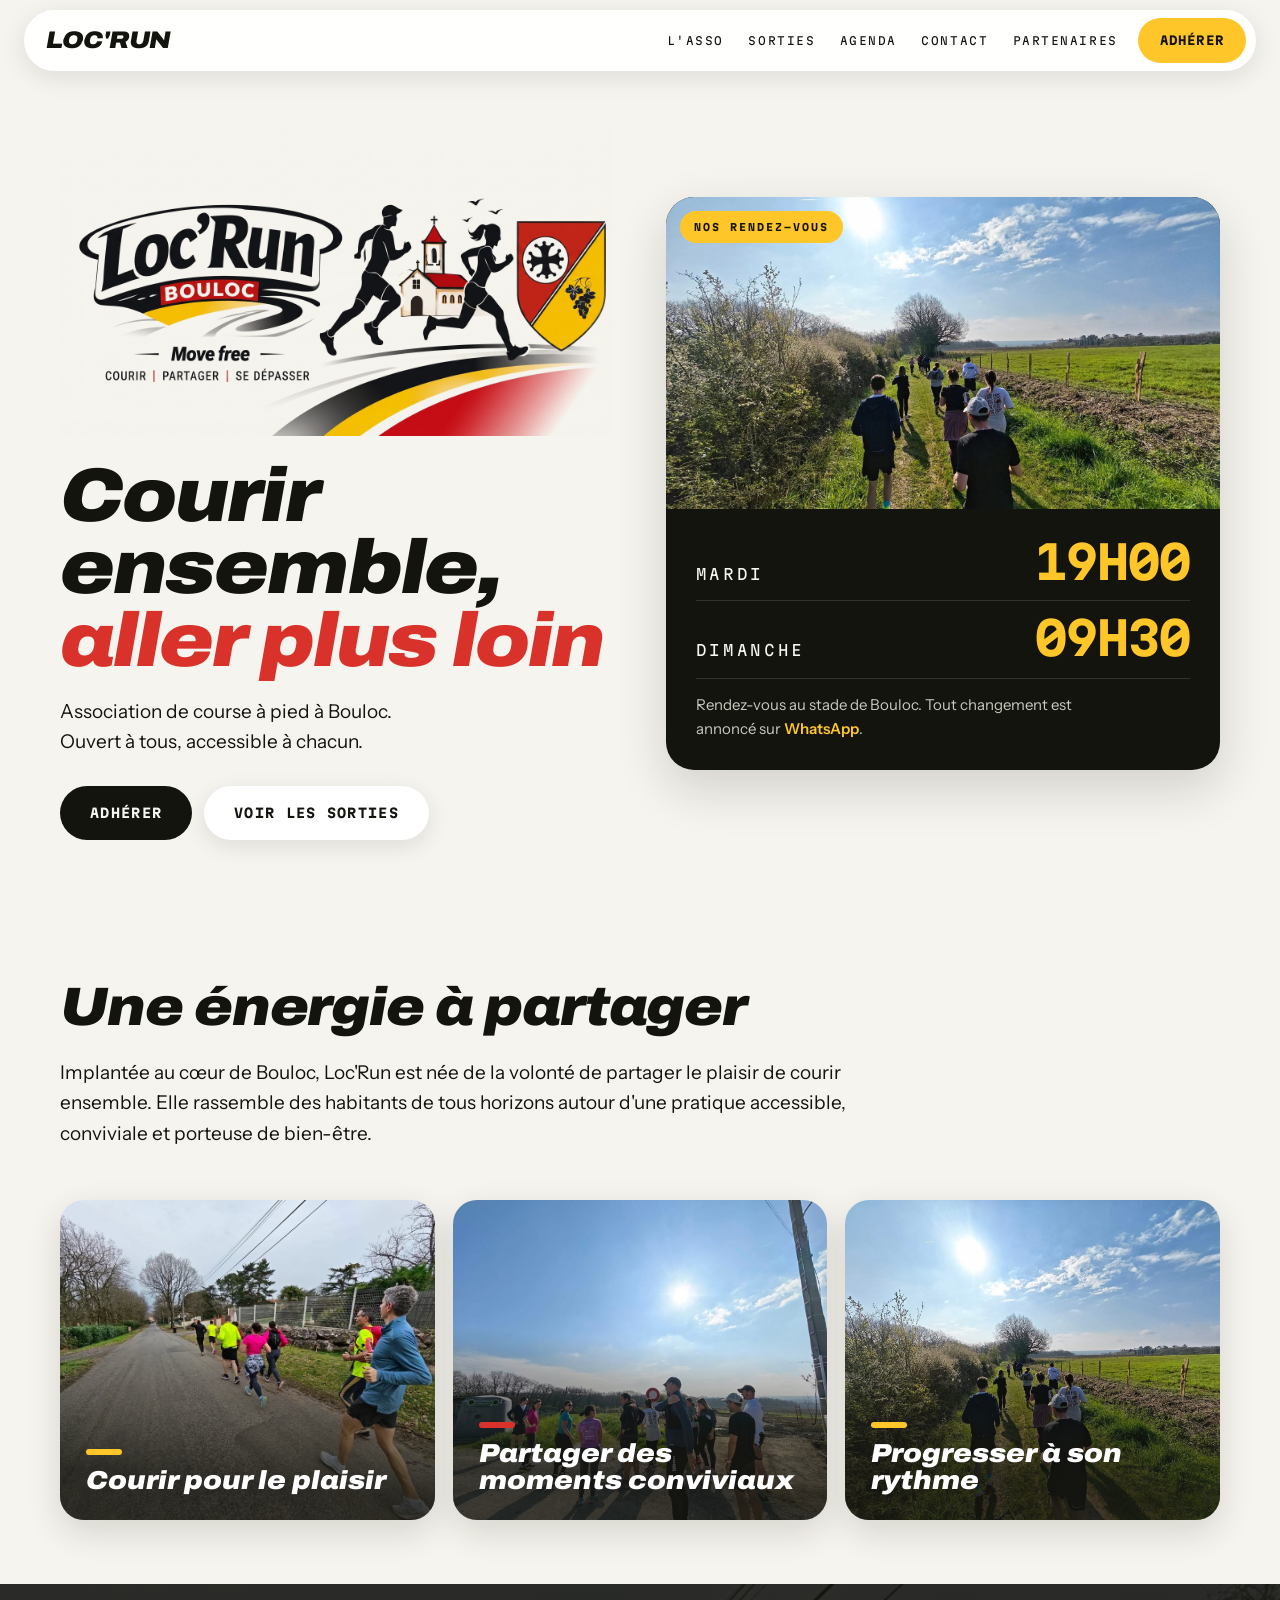
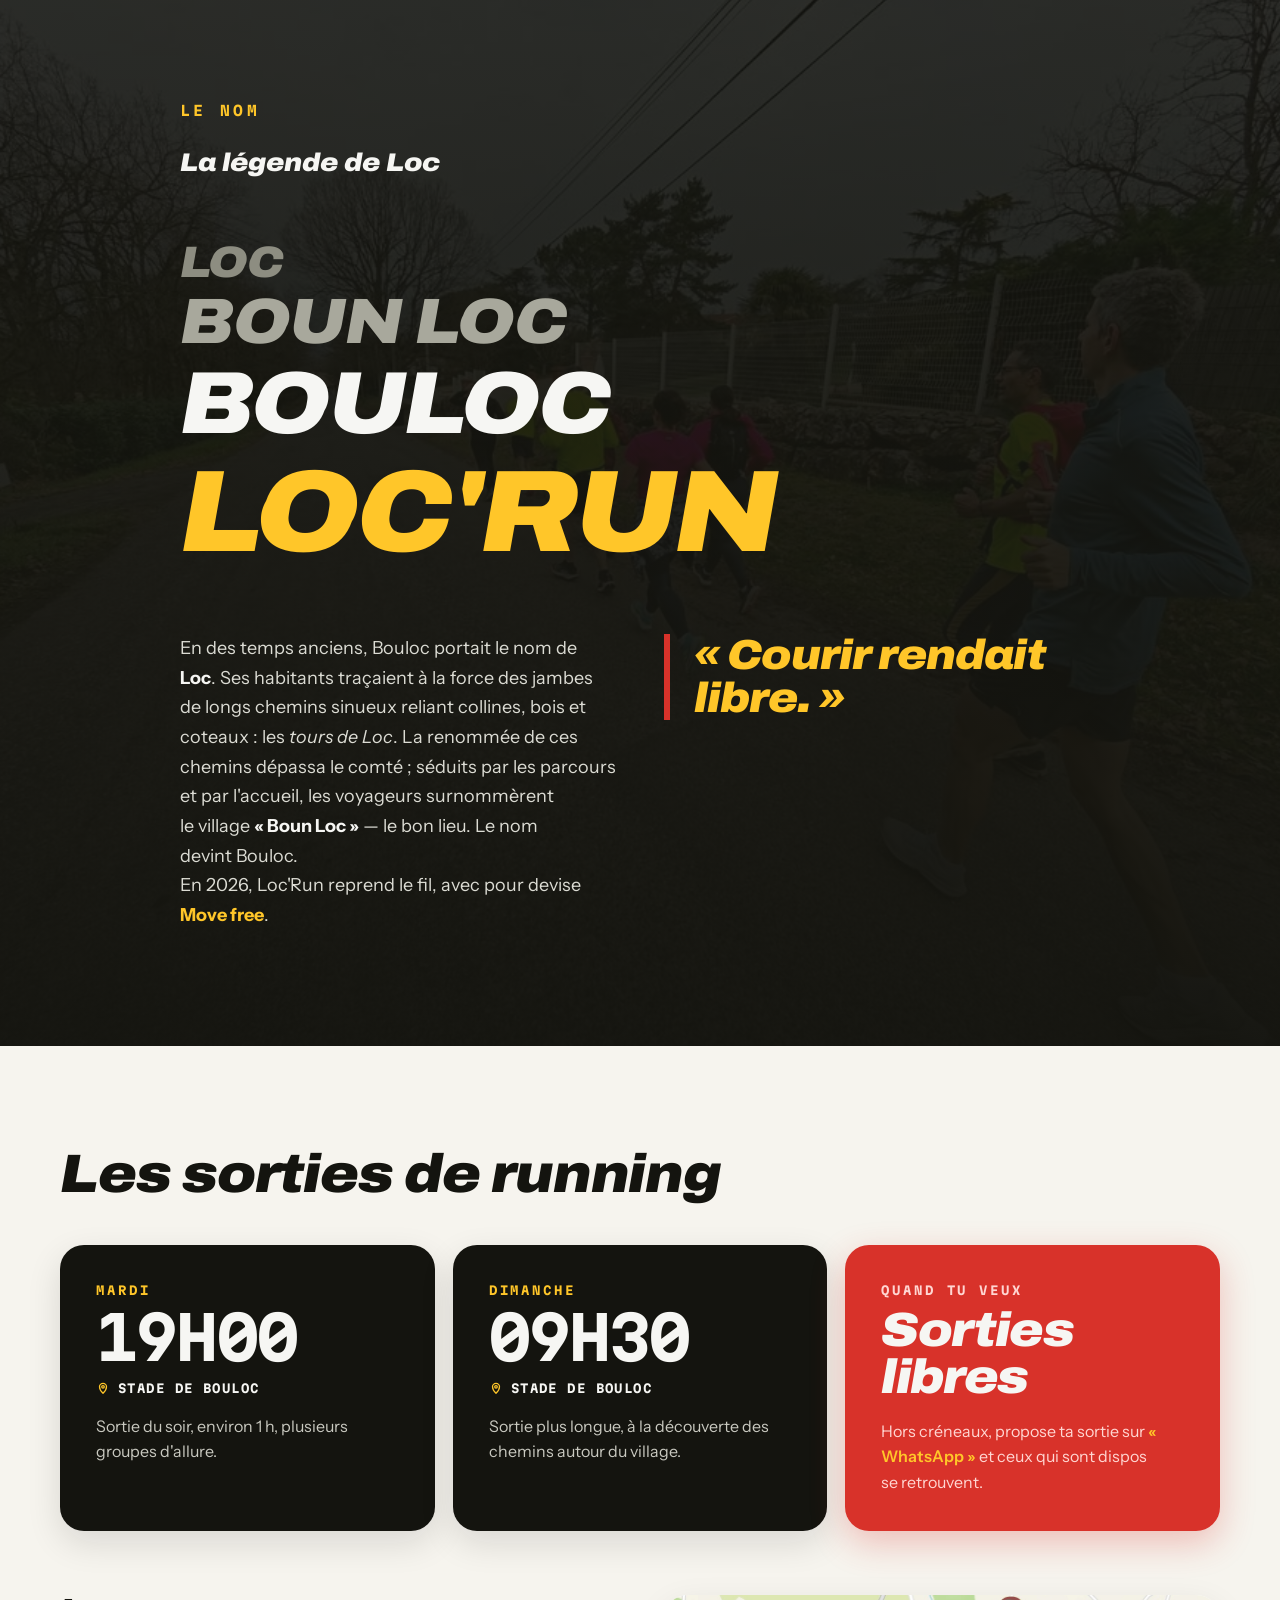
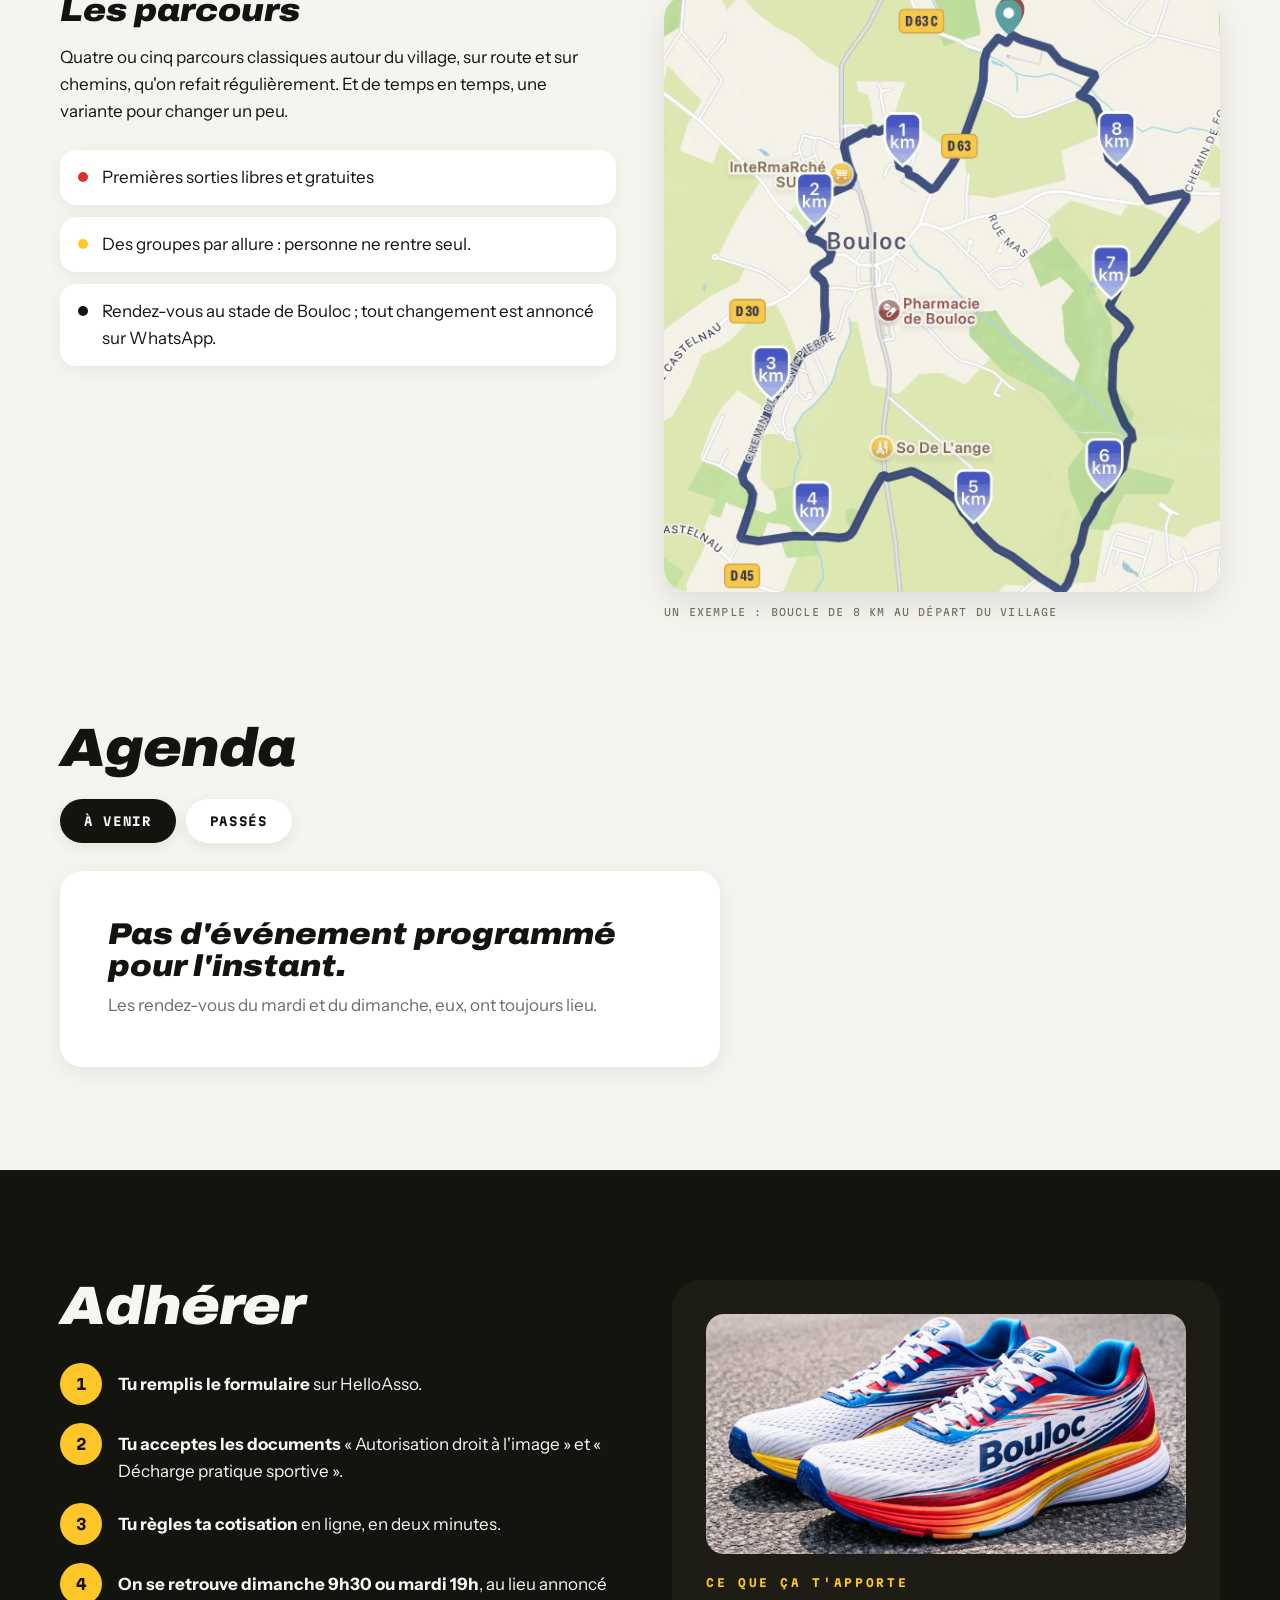
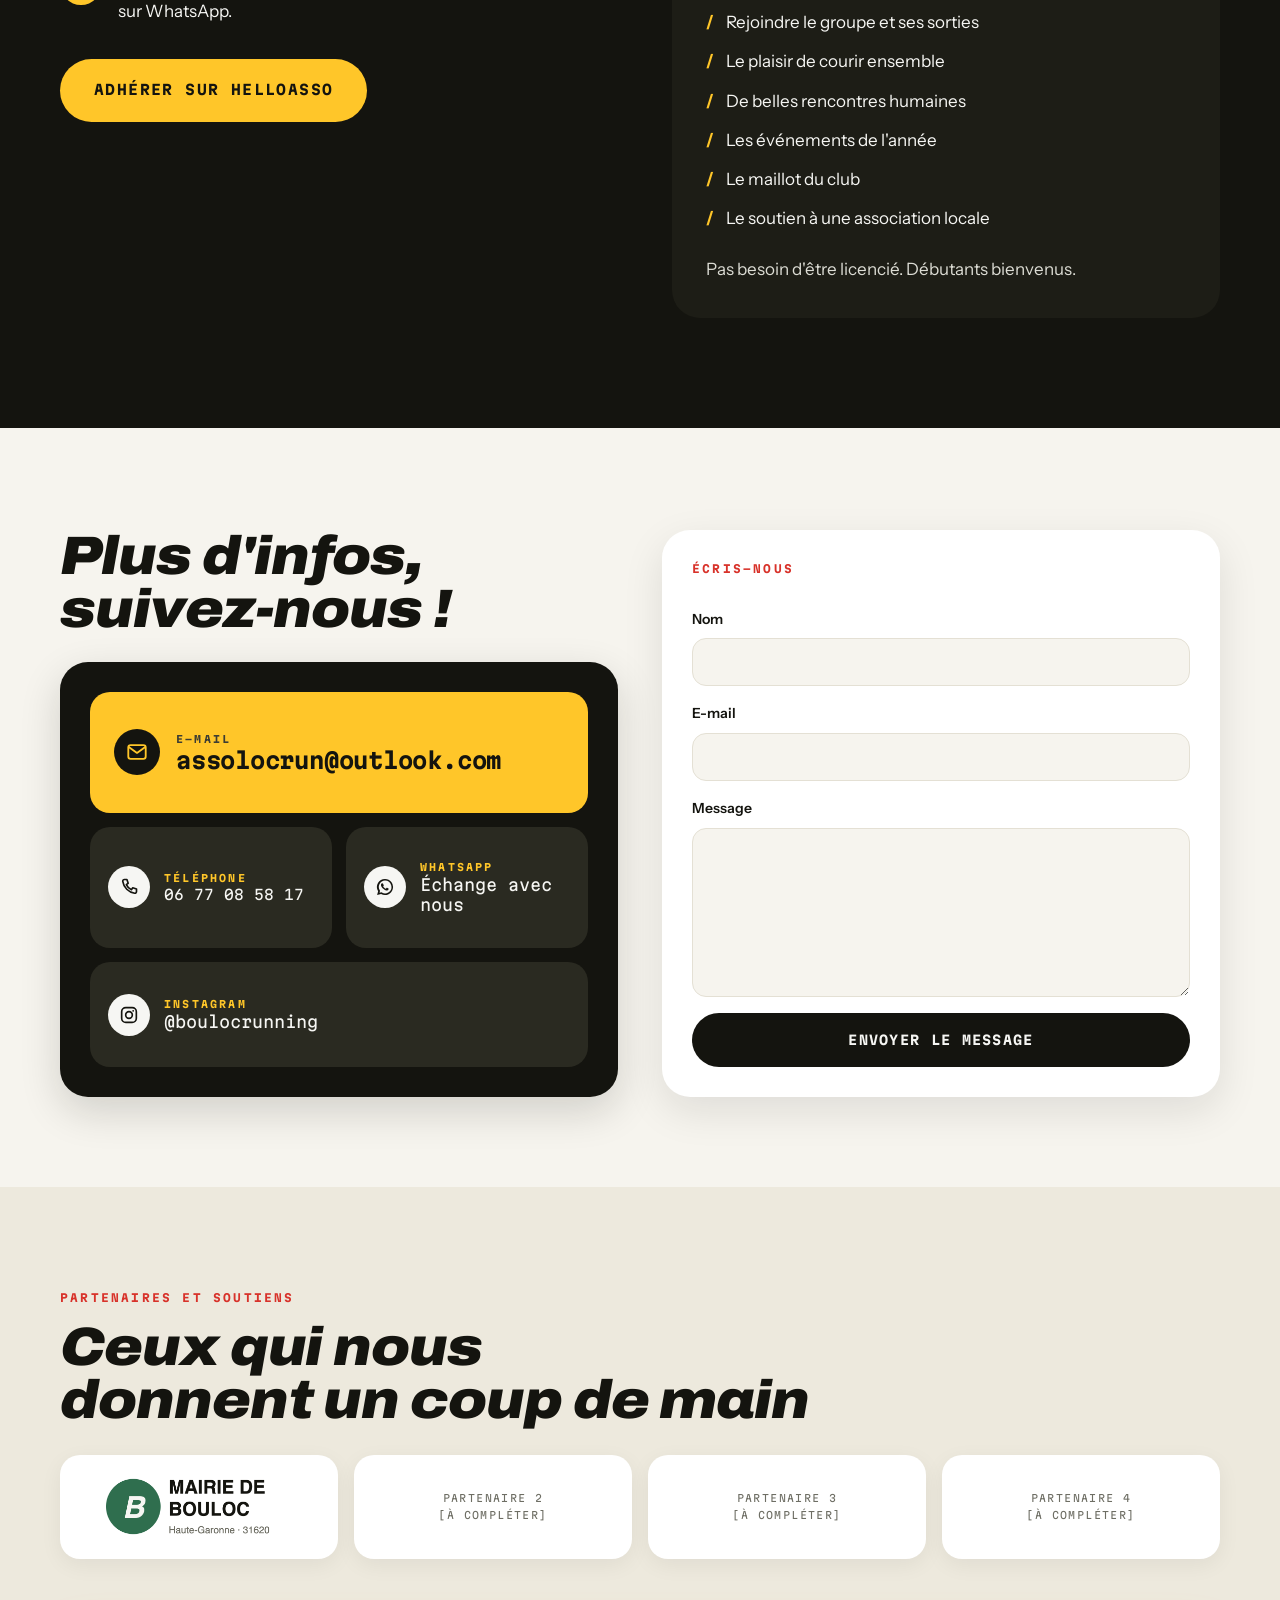
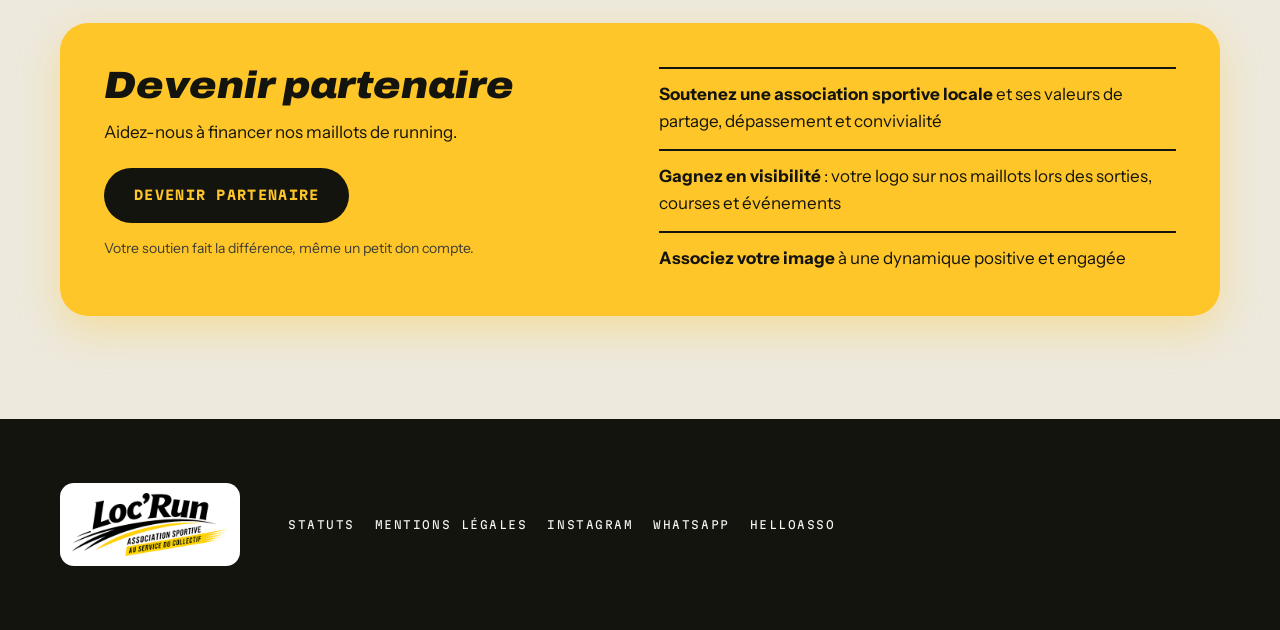
==== commit d3ca9473: "feat: update hero image width, simplify training copy, and refactor partners section layout" ====
--- a/index.html
+++ b/index.html
@@ -70,7 +70,7 @@
   <!-- ══════════ HERO ══════════ -->
   <section class="hero">
     <div class="hero__intro">
-      <img class="hero__banner" src="assets/logo-baniere.jpg" alt="Loc'Run Bouloc — Move free. Courir, partager, se dépasser." width="1983" height="793" fetchpriority="high">
+      <img class="hero__banner" src="assets/logo-baniere.jpg" alt="Loc'Run Bouloc — Move free. Courir, partager, se dépasser." width="2083" height="793" fetchpriority="high">
       <h1 class="display hero__title">Courir ensemble,<br><em>aller plus loin</em></h1>
       <p class="hero__lead">Association de course à pied à Bouloc. <br>Ouvert à tous, accessible à chacun.</p>
       <div class="hero__actions">
@@ -169,7 +169,7 @@
       <article class="training__card training__card--red" data-reveal>
         <p class="mono training__label" data-reveal-line>QUAND TU VEUX</p>
         <p class="display training__free" data-reveal-line>Sorties libres</p>
-        <p class="training__text" data-reveal-line>Hors créneaux, propose ta sortie dans le groupe <a data-link="whatsapp" href="#" target="_blank" rel="noopener">« Proposition de sortie hors créneaux Loc'Run »</a> de la communauté WhatsApp — « je vais courir demain 7h, si quelqu'un veut venir » — et ceux qui sont dispos se retrouvent.</p>
+        <p class="training__text" data-reveal-line>Hors créneaux, propose ta sortie sur <a data-link="whatsapp" href="#" target="_blank" rel="noopener">« WhatsApp »</a> et ceux qui sont dispos se retrouvent.</p>
       </article>
     </div>
 
@@ -308,8 +308,8 @@
   <!-- ══════════ PARTENAIRES ══════════ -->
   <section class="partners" id="partenaires">
     <div class="partners__inner">
+      <p class="mono eyebrow eyebrow--red">Partenaires et soutiens</p>
       <h2 class="display section__title partners__title"><span>Ceux qui nous</span><span>donnent un coup de main</span></h2>
-      <p class="mono eyebrow eyebrow--red partners__kicker">Partenaires et soutiens</p>
 
       <div class="partners__logos" id="partners-logos"></div>
 
--- a/styles.css
+++ b/styles.css
@@ -950,8 +950,7 @@
   margin: 0 auto;
   padding: clamp(56px, 8vw, 104px) var(--gutter);
 }
-.partners__title  { margin-bottom: 12px; }
-.partners__kicker { margin: 0 0 28px; }
+.partners__title { margin-bottom: 28px; }
 .partners__title span { display: block; }
 
 .partners__logos {
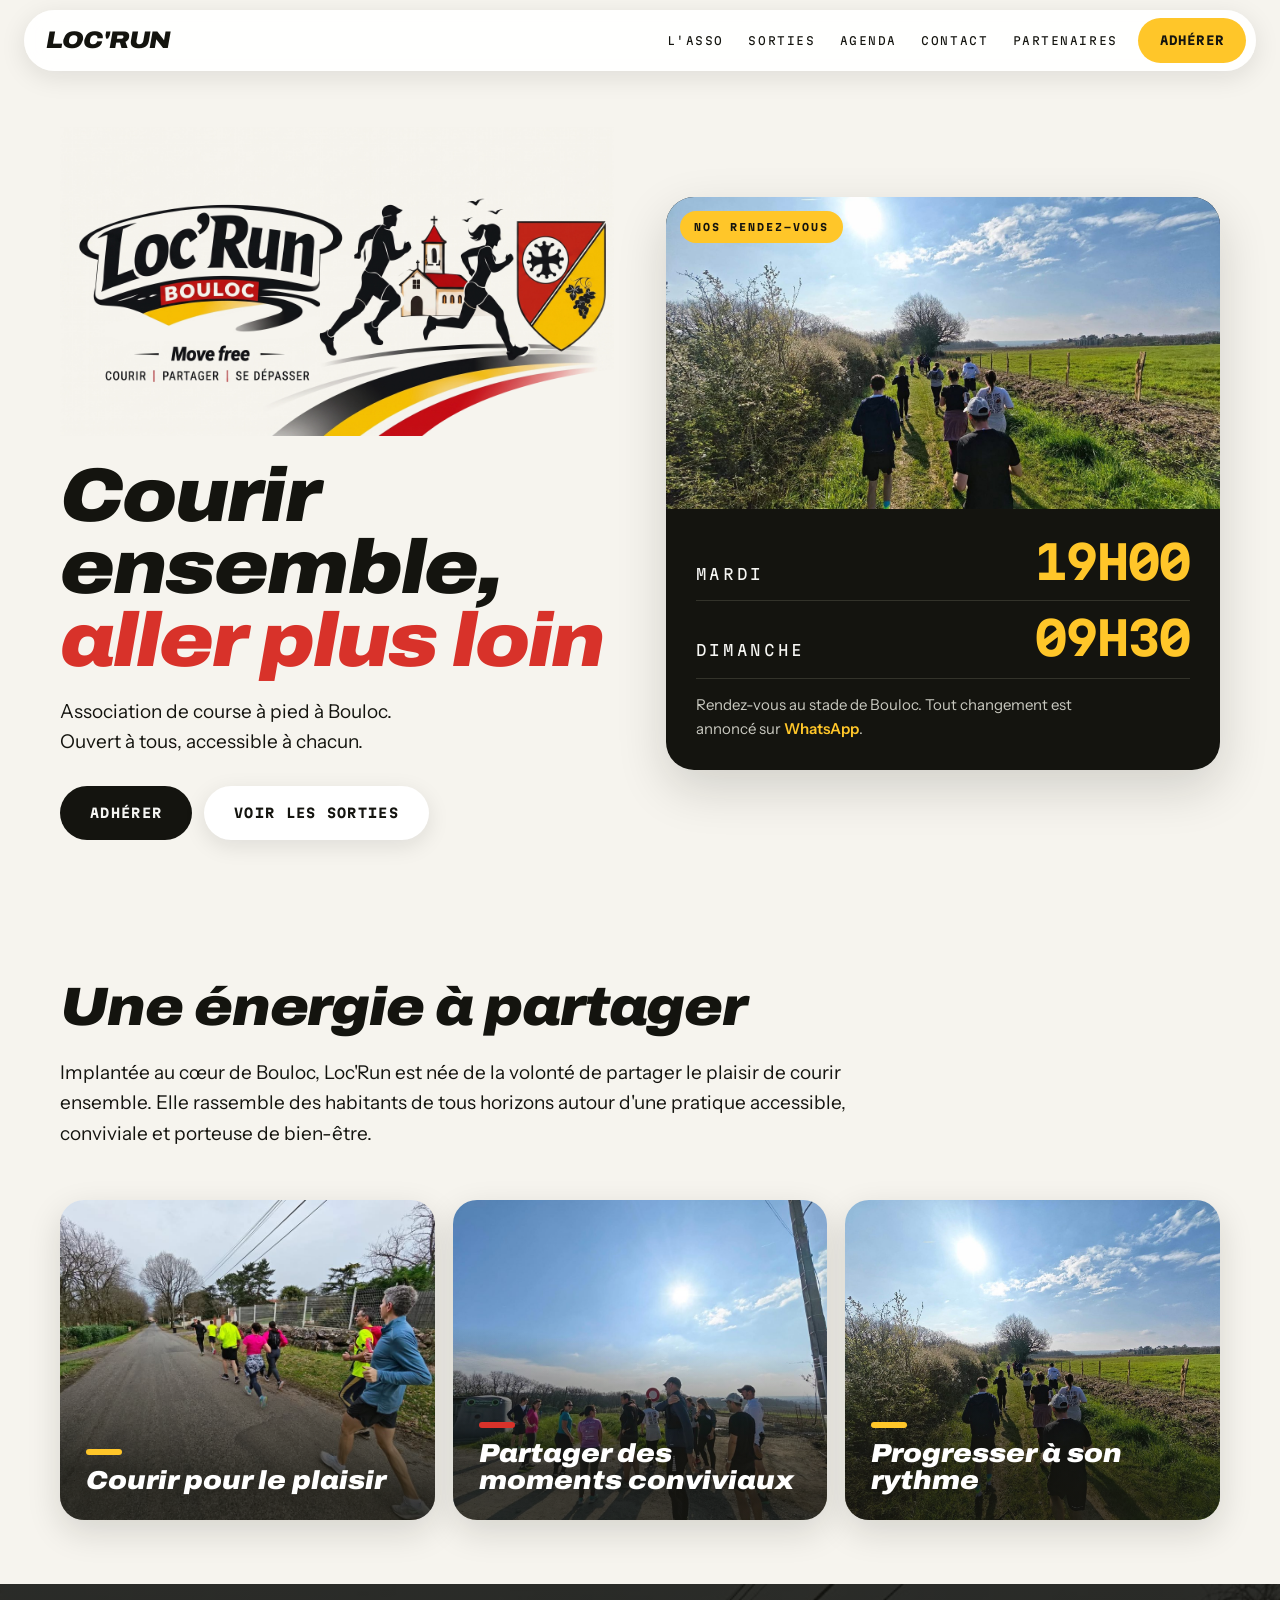
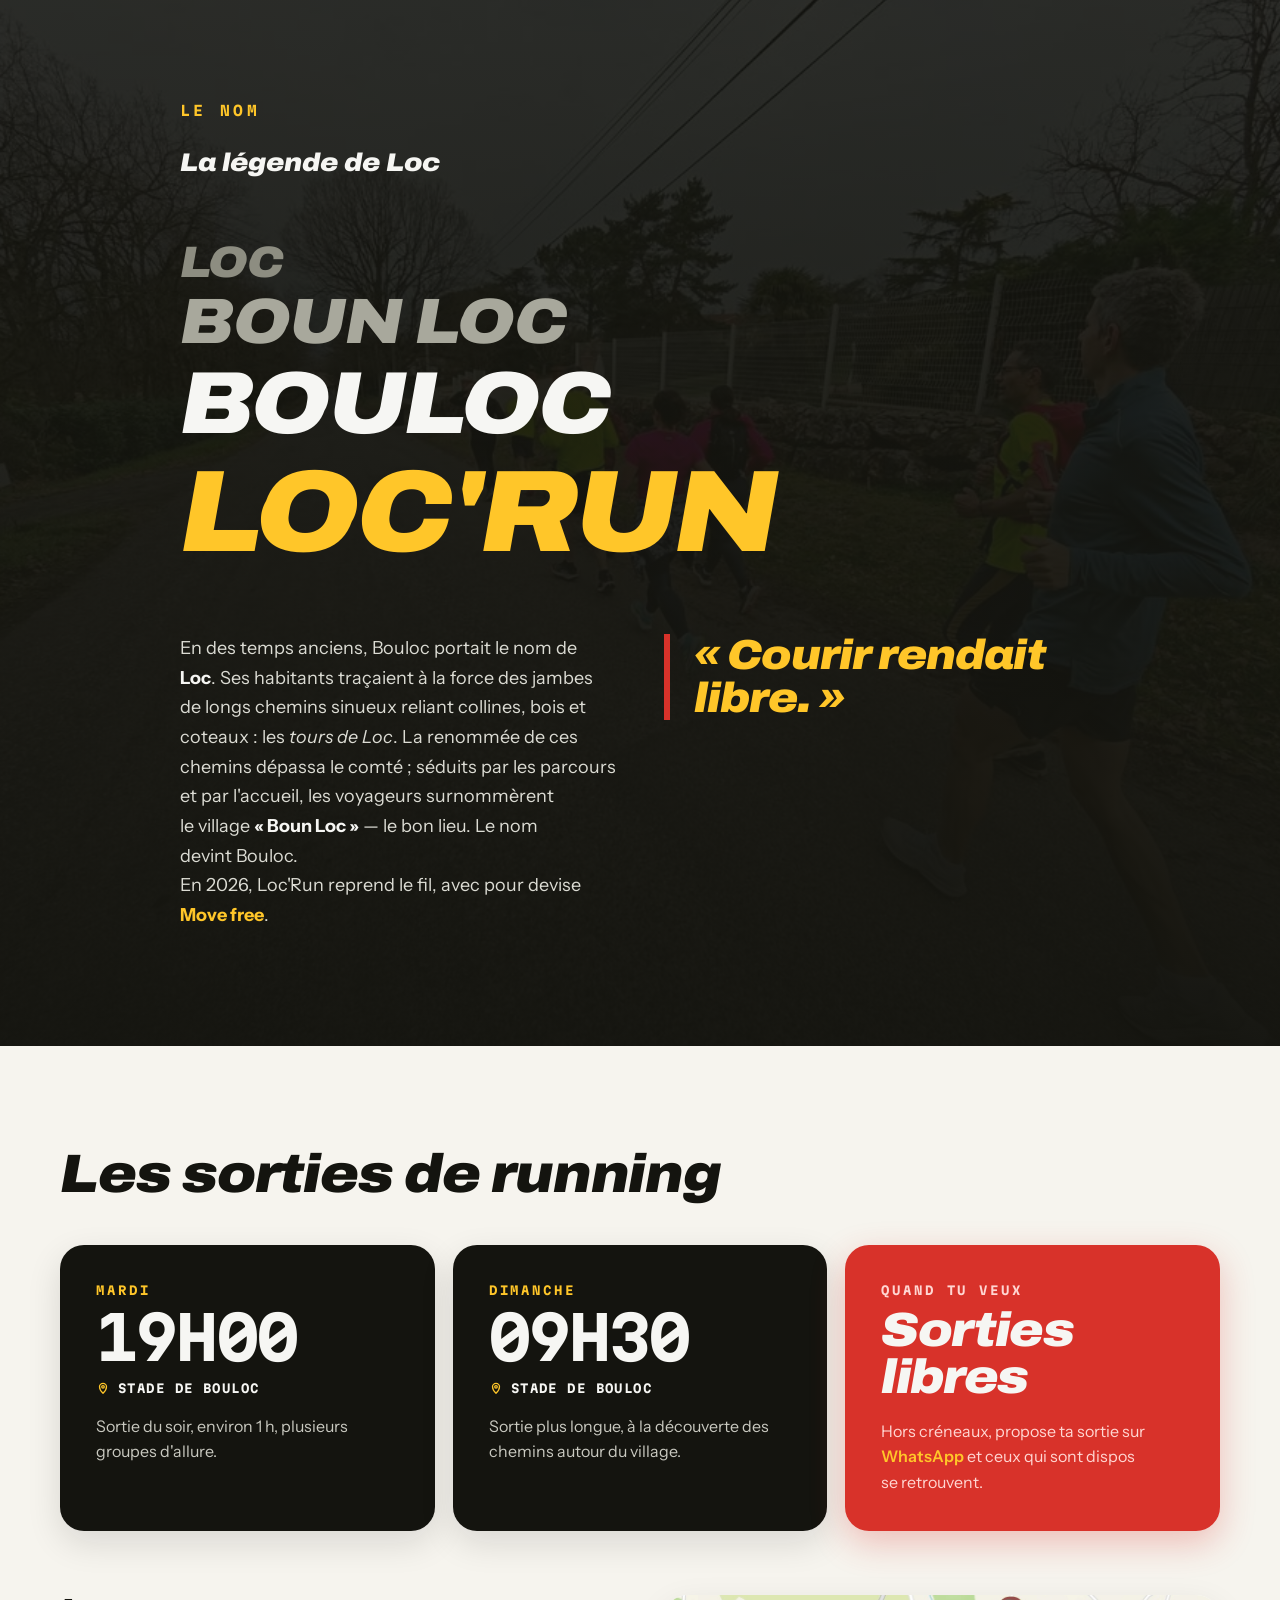
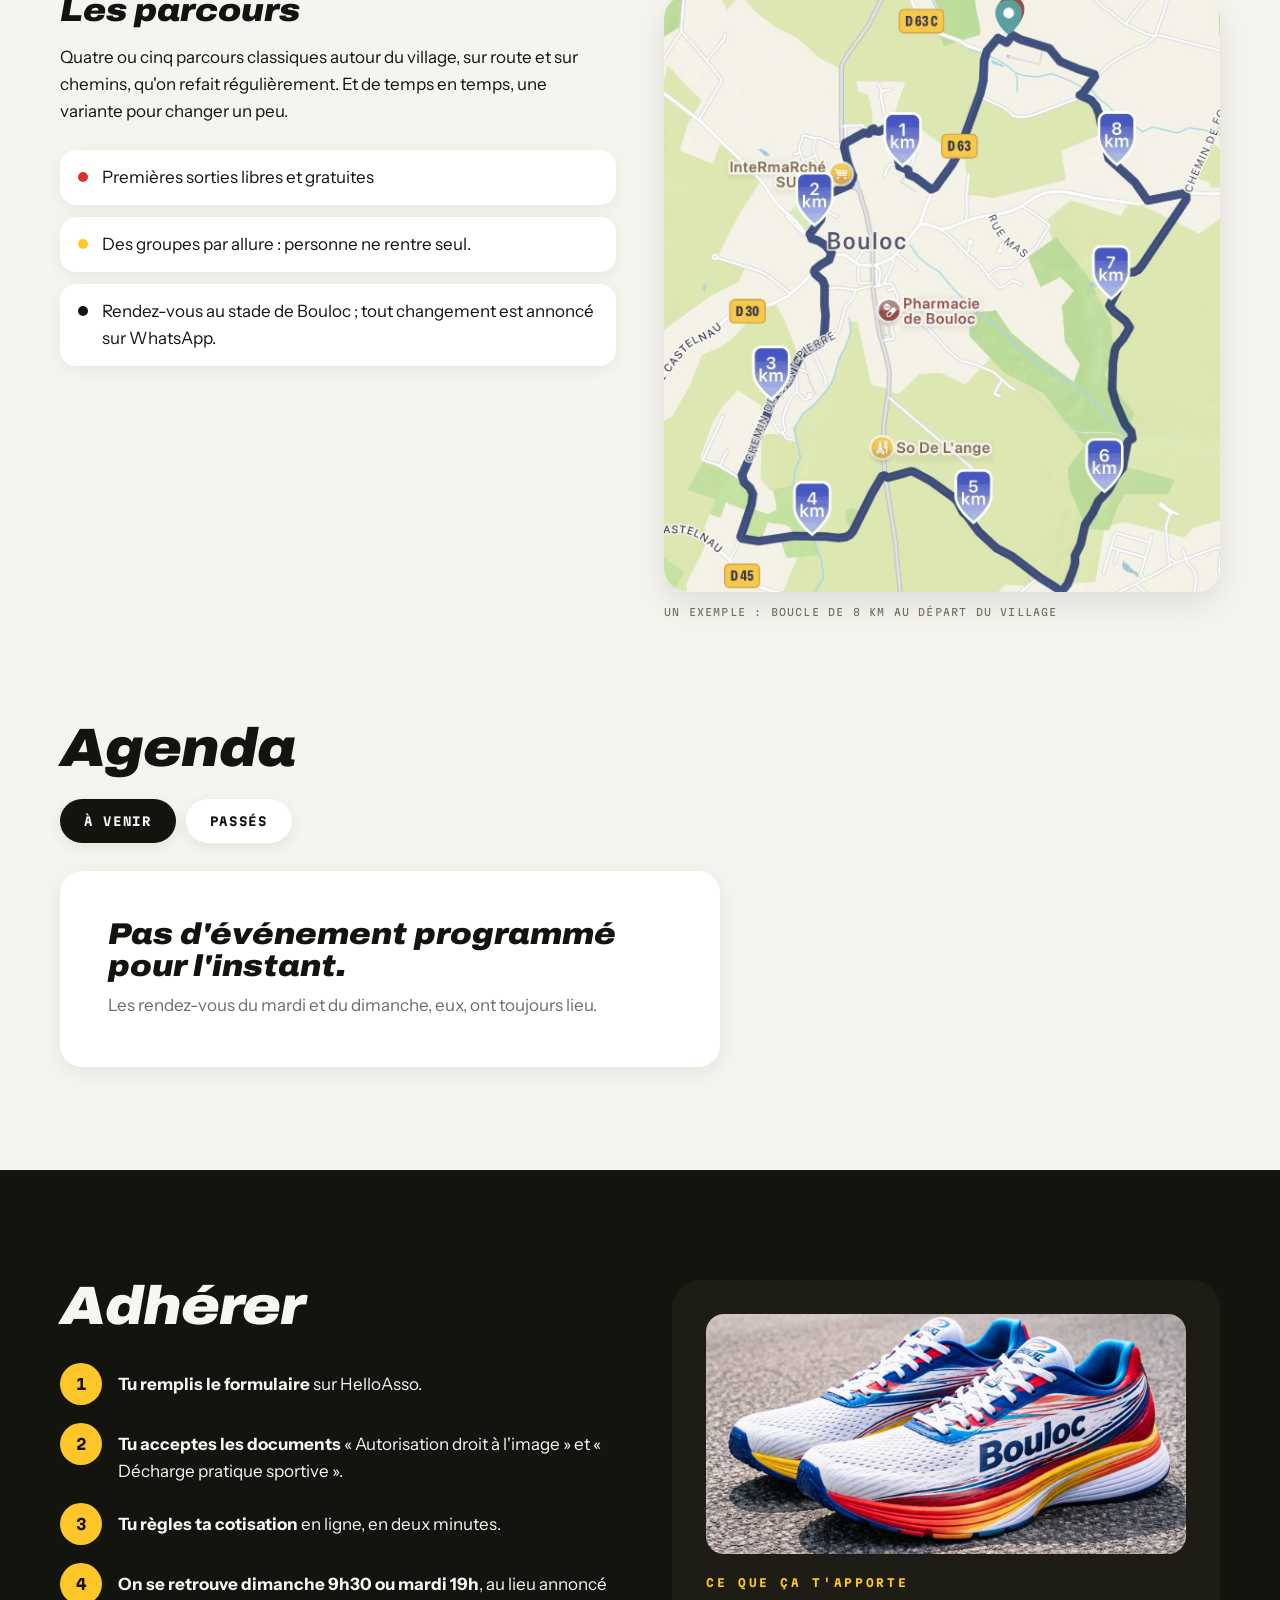
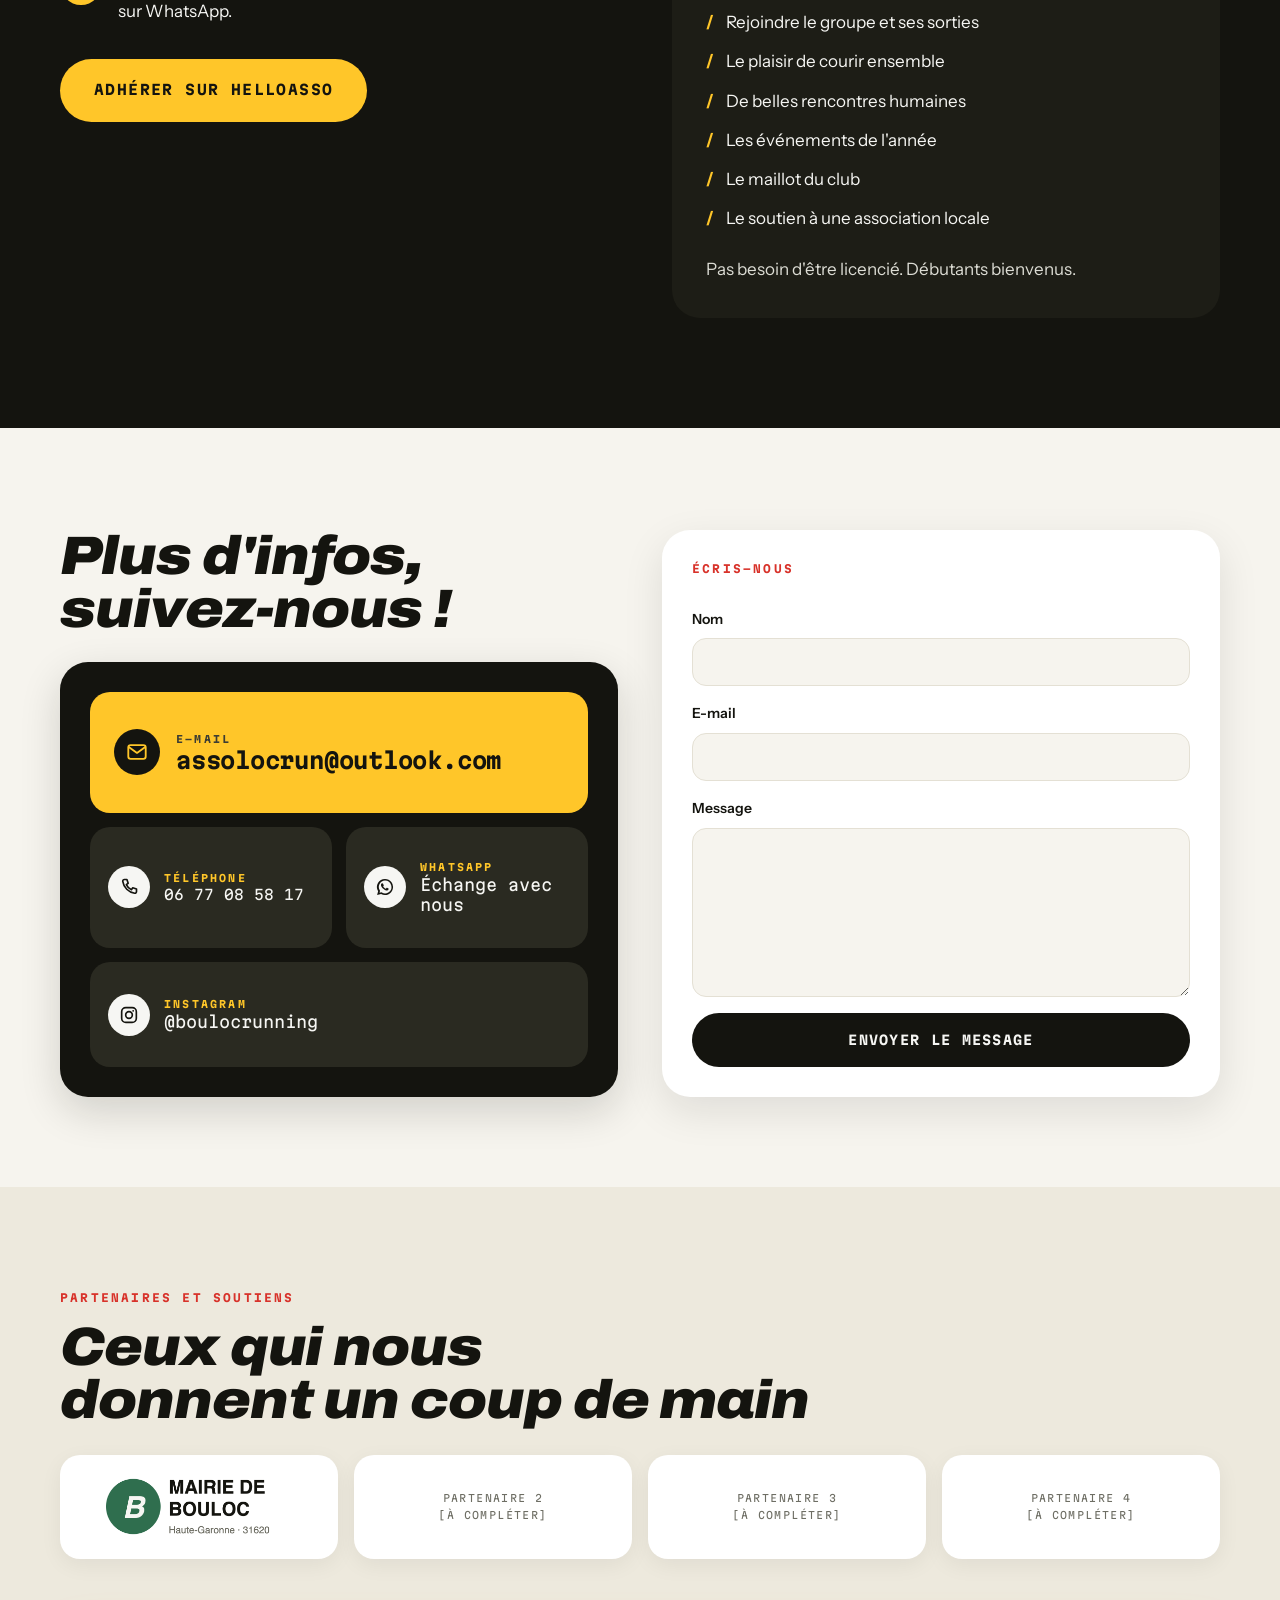
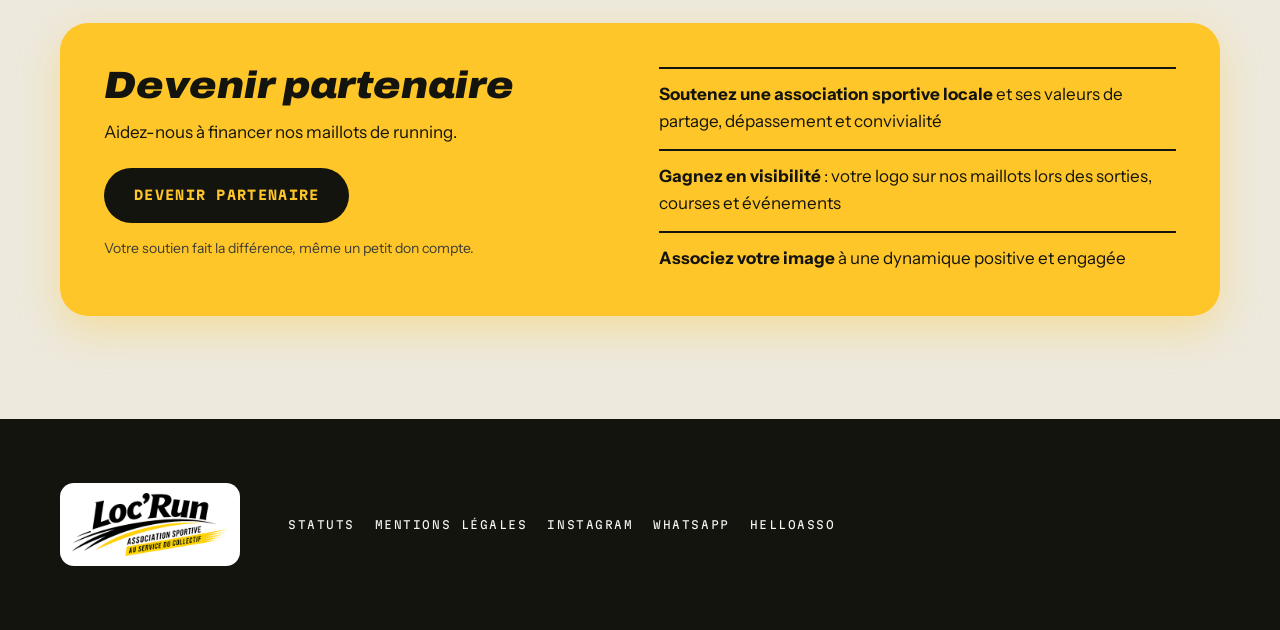
==== commit 70a83155: "fix: remove quotes from WhatsApp link text" ====
--- a/index.html
+++ b/index.html
@@ -169,7 +169,7 @@
       <article class="training__card training__card--red" data-reveal>
         <p class="mono training__label" data-reveal-line>QUAND TU VEUX</p>
         <p class="display training__free" data-reveal-line>Sorties libres</p>
-        <p class="training__text" data-reveal-line>Hors créneaux, propose ta sortie sur <a data-link="whatsapp" href="#" target="_blank" rel="noopener">« WhatsApp »</a> et ceux qui sont dispos se retrouvent.</p>
+        <p class="training__text" data-reveal-line>Hors créneaux, propose ta sortie sur <a data-link="whatsapp" href="#" target="_blank" rel="noopener">WhatsApp</a> et ceux qui sont dispos se retrouvent.</p>
       </article>
     </div>
 
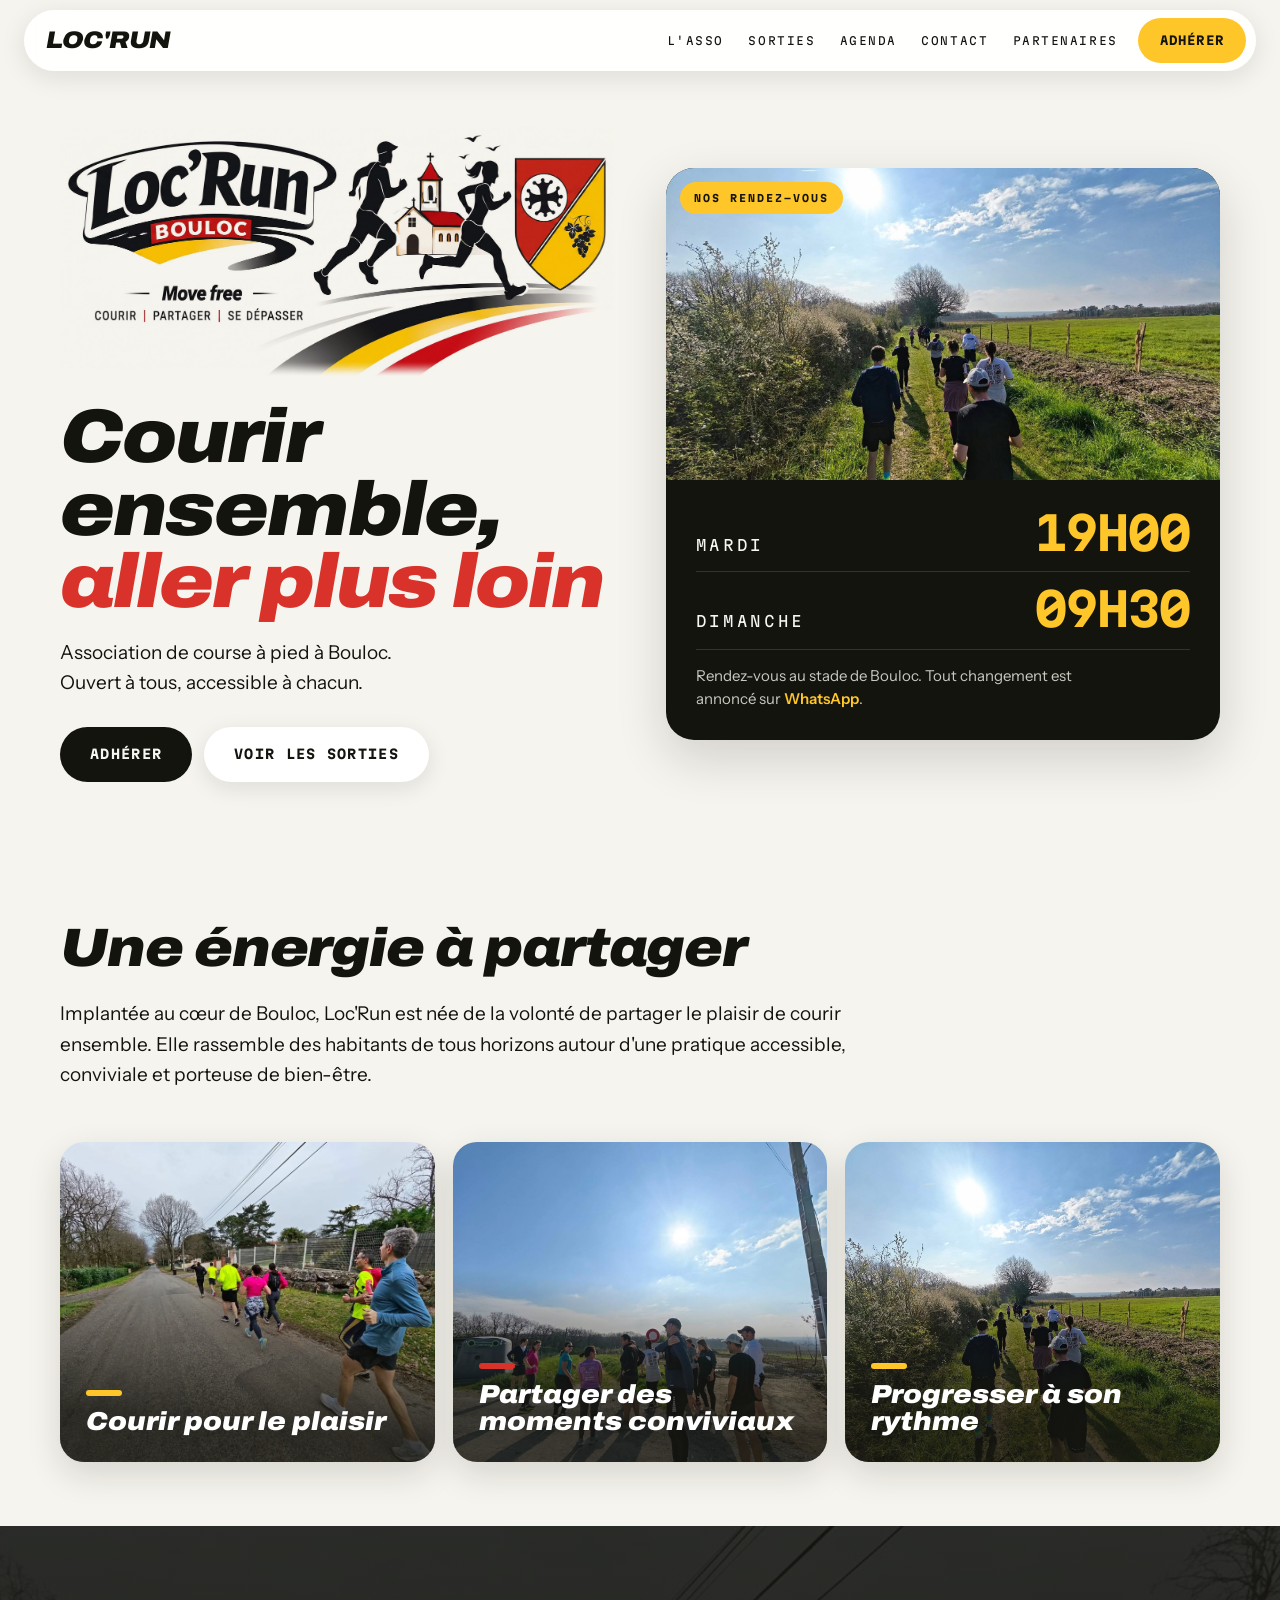
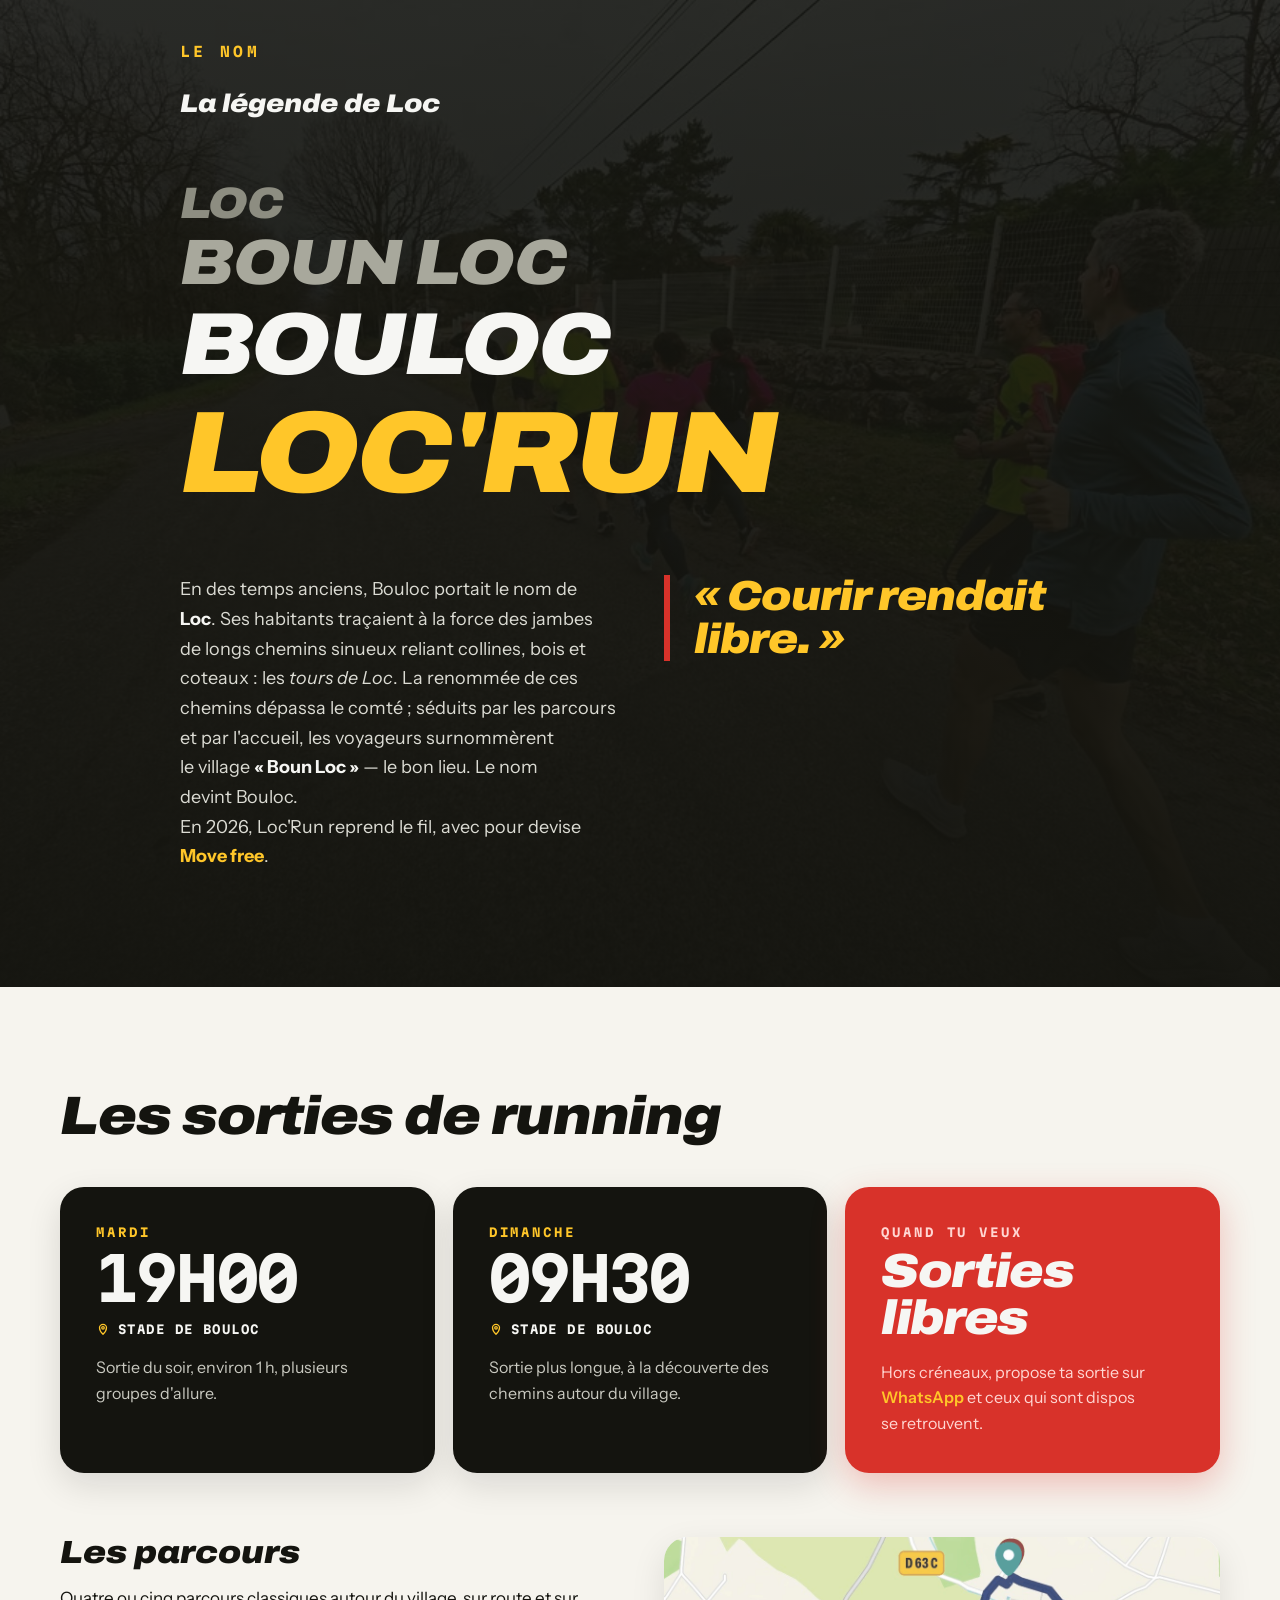
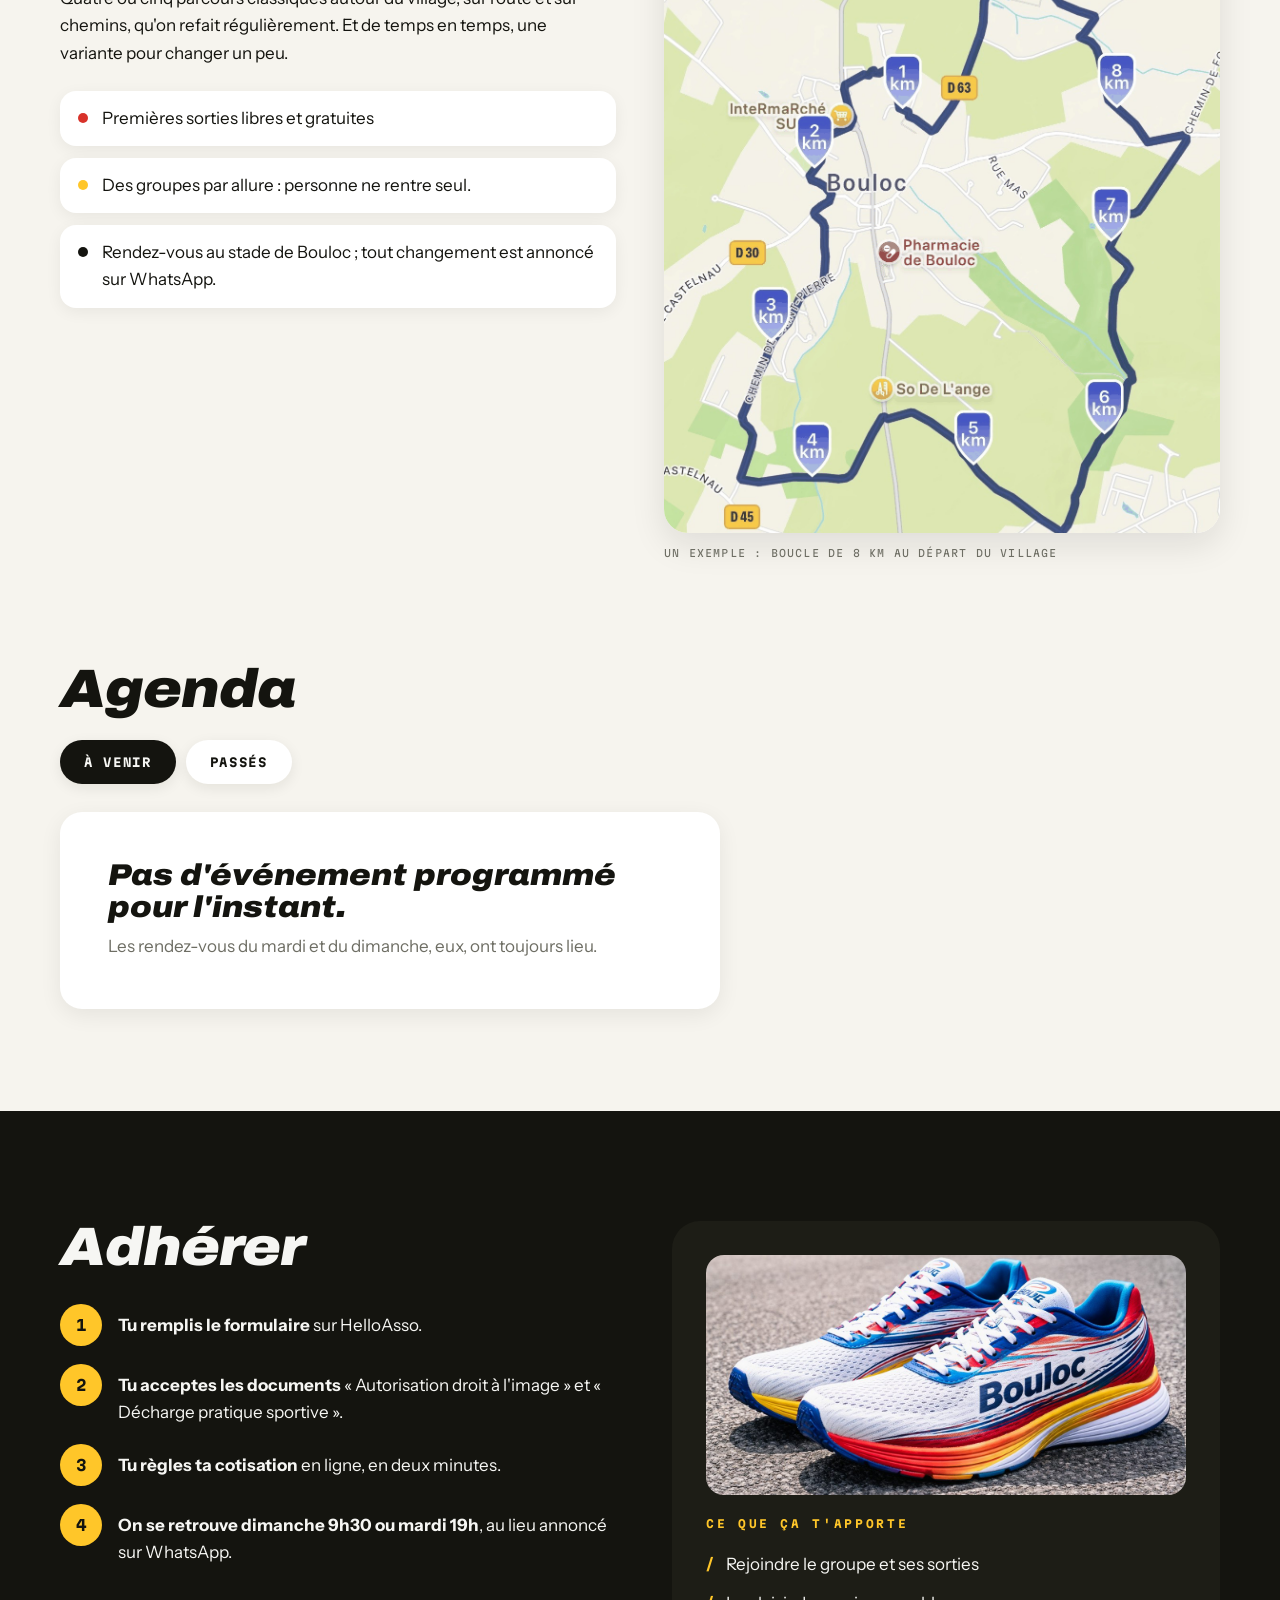
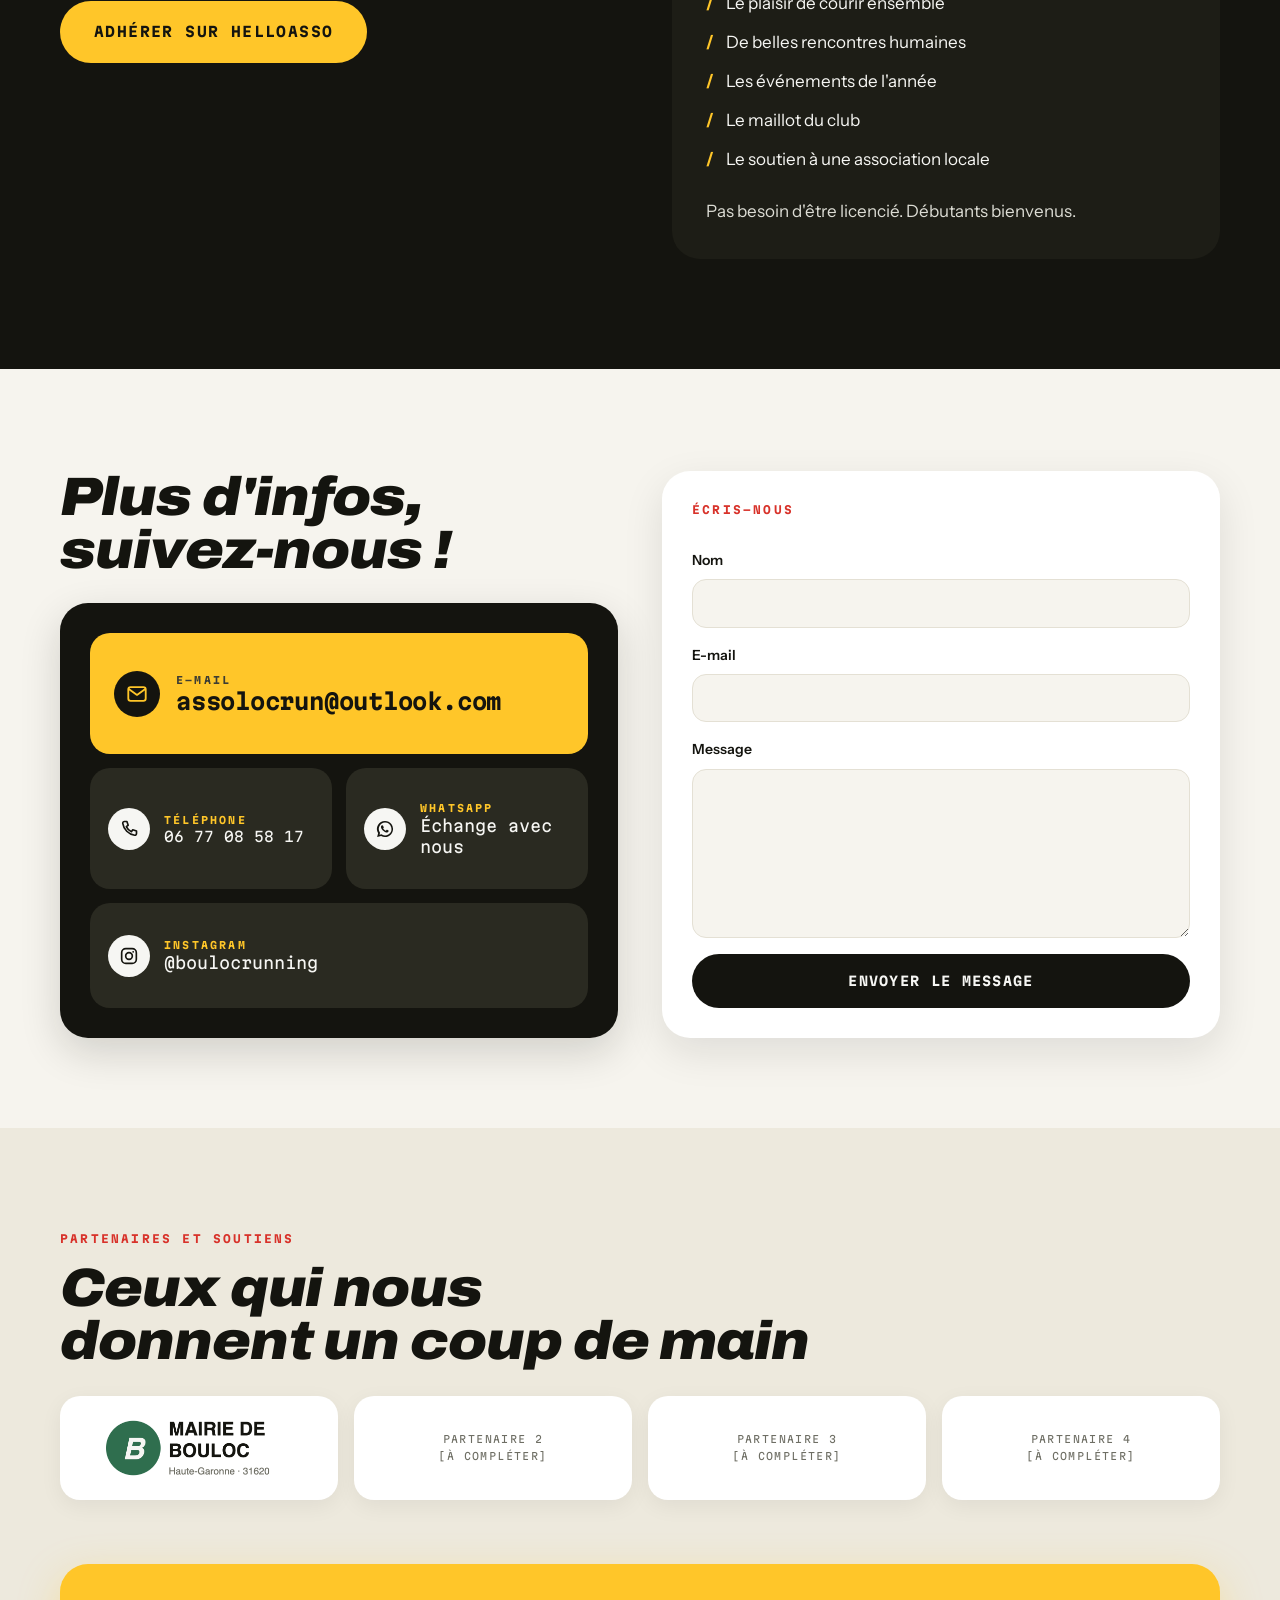
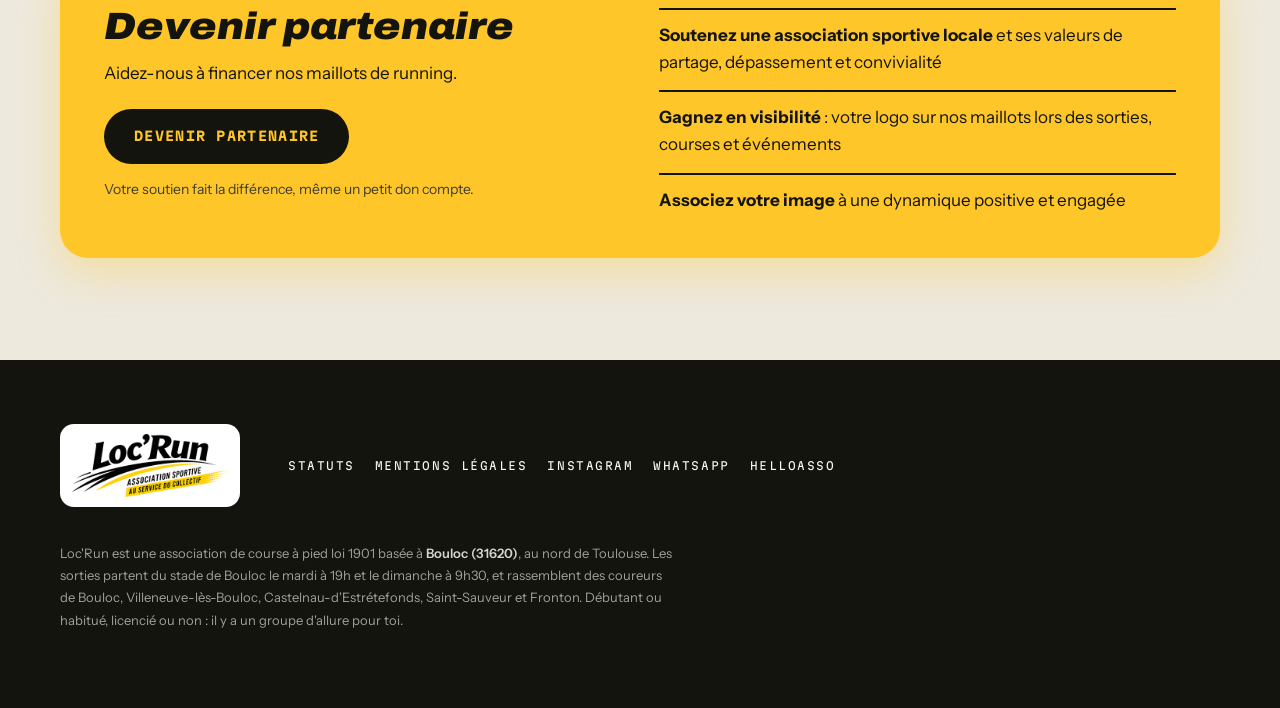
==== commit 10dd8b26: "seo: improve google visibility" ====
--- a/index.html
+++ b/index.html
@@ -5,7 +5,10 @@
 <meta name="viewport" content="width=device-width, initial-scale=1">
 <title>Loc'Run — courir à Bouloc | Association de course à pied (31620)</title>
 <meta name="description" content="Loc'Run, association de course à pied à Bouloc (31620), au nord de Toulouse. Sorties le mardi 19h et le dimanche 9h30 au stade de Bouloc, ouvertes à tous, débutants compris.">
+<meta name="robots" content="index, follow, max-image-preview:large, max-snippet:-1, max-video-preview:-1">
 <meta name="theme-color" content="#F6F4EE">
+<meta name="geo.region" content="FR-31">
+<meta name="geo.placename" content="Bouloc, Haute-Garonne">
 <link rel="canonical" href="https://locrun.vercel.app/">
 <meta property="og:title" content="Loc'Run — courir ensemble, aller plus loin">
 <meta property="og:description" content="Association de course à pied à Bouloc (31620). Sorties le mardi et le dimanche, ouvertes à tous les niveaux.">
@@ -13,7 +16,12 @@
 <meta property="og:url" content="https://locrun.vercel.app/">
 <meta property="og:locale" content="fr_FR">
 <meta property="og:image" content="https://locrun.vercel.app/assets/photo-sortie-chemin.jpg">
+<meta property="og:site_name" content="Loc'Run">
+<meta property="og:image:width" content="1600">
+<meta property="og:image:height" content="1200">
+<meta property="og:image:alt" content="Coureurs de Loc'Run sur un chemin autour de Bouloc">
 <meta name="twitter:card" content="summary_large_image">
+<meta name="twitter:image" content="https://locrun.vercel.app/assets/photo-sortie-chemin.jpg">
 
 <link rel="icon" href="assets/logo-rond-move-free.png" type="image/png">
 <link rel="apple-touch-icon" href="assets/logo-rond-move-free.png">
@@ -23,8 +31,11 @@
 <link href="https://fonts.googleapis.com/css2?family=Archivo:ital,wdth,wght@0,62..125,100..900;1,62..125,100..900&family=Instrument+Sans:ital,wght@0,400..700;1,400..700&family=Martian+Mono:wght@400..700&display=swap" rel="stylesheet">
 <link rel="stylesheet" href="styles.css">
 
+<!-- Données structurées : identité de l'association pour Google.
+     Les événements de l'agenda sont ajoutés dynamiquement par app.js
+     à partir de EVENEMENTS (contenu.js). -->
 <script type="application/ld+json">
-{"@context":"https://schema.org","@type":"SportsClub","name":"Loc'Run","sport":"Course à pied","slogan":"Courir ensemble, aller plus loin","email":"assolocrun@outlook.com","telephone":"+33677085817","address":{"@type":"PostalAddress","streetAddress":"5 impasse de Narquières","postalCode":"31620","addressLocality":"Bouloc","addressRegion":"Haute-Garonne","addressCountry":"FR"},"openingHoursSpecification":[{"@type":"OpeningHoursSpecification","dayOfWeek":"Tuesday","opens":"19:00"},{"@type":"OpeningHoursSpecification","dayOfWeek":"Sunday","opens":"09:30"}]}
+{"@context":"https://schema.org","@graph":[{"@type":"SportsClub","@id":"https://locrun.vercel.app/#club","name":"Loc'Run","alternateName":"Loc'Run Bouloc","sport":"Course à pied","slogan":"Courir ensemble, aller plus loin","description":"Loc'Run est une association de course à pied loi 1901 basée à Bouloc (31620), au nord de Toulouse. Sorties collectives le mardi à 19h et le dimanche à 9h30 au stade de Bouloc, ouvertes à tous les niveaux, débutants compris, sans licence obligatoire.","url":"https://locrun.vercel.app/","logo":"https://locrun.vercel.app/assets/logo-locrun-baseline-trim.png","image":"https://locrun.vercel.app/assets/photo-sortie-chemin.jpg","email":"assolocrun@outlook.com","telephone":"+33677085817","foundingDate":"2026-02-09","knowsLanguage":"fr","sameAs":["https://www.instagram.com/boulocrunning","https://www.helloasso.com/associations/loc-run"],"address":{"@type":"PostalAddress","streetAddress":"5 impasse de Narquières","postalCode":"31620","addressLocality":"Bouloc","addressRegion":"Haute-Garonne","addressCountry":"FR"},"geo":{"@type":"GeoCoordinates","latitude":43.7864,"longitude":1.4139},"areaServed":[{"@type":"City","name":"Bouloc"},{"@type":"City","name":"Villeneuve-lès-Bouloc"},{"@type":"City","name":"Castelnau-d'Estrétefonds"},{"@type":"City","name":"Saint-Sauveur"},{"@type":"City","name":"Fronton"},{"@type":"AdministrativeArea","name":"Haute-Garonne"}],"location":{"@type":"Place","name":"Stade de Bouloc","address":{"@type":"PostalAddress","postalCode":"31620","addressLocality":"Bouloc","addressCountry":"FR"}},"openingHoursSpecification":[{"@type":"OpeningHoursSpecification","dayOfWeek":"Tuesday","opens":"19:00","closes":"20:30"},{"@type":"OpeningHoursSpecification","dayOfWeek":"Sunday","opens":"09:30","closes":"11:30"}],"potentialAction":{"@type":"JoinAction","name":"Adhérer à Loc'Run","target":"https://www.helloasso.com/associations/loc-run/adhesions/saison-loc-run-2026-2027"}},{"@type":"WebSite","@id":"https://locrun.vercel.app/#website","url":"https://locrun.vercel.app/","name":"Loc'Run","inLanguage":"fr-FR","publisher":{"@id":"https://locrun.vercel.app/#club"}},{"@type":"WebPage","@id":"https://locrun.vercel.app/#webpage","url":"https://locrun.vercel.app/","name":"Loc'Run — courir à Bouloc | Association de course à pied (31620)","isPartOf":{"@id":"https://locrun.vercel.app/#website"},"about":{"@id":"https://locrun.vercel.app/#club"},"inLanguage":"fr-FR","primaryImageOfPage":{"@type":"ImageObject","url":"https://locrun.vercel.app/assets/photo-sortie-chemin.jpg"}}]}
 </script>
 </head>
 <body>
@@ -70,7 +81,7 @@
   <!-- ══════════ HERO ══════════ -->
   <section class="hero">
     <div class="hero__intro">
-      <img class="hero__banner" src="assets/logo-baniere.jpg" alt="Loc'Run Bouloc — Move free. Courir, partager, se dépasser." width="2083" height="793" fetchpriority="high">
+      <img class="hero__banner" src="assets/logo-baniere.jpg" alt="Loc'Run Bouloc — Move free. Courir, partager, se dépasser." width="1400" height="633" fetchpriority="high">
       <h1 class="display hero__title">Courir ensemble,<br><em>aller plus loin</em></h1>
       <p class="hero__lead">Association de course à pied à Bouloc. <br>Ouvert à tous, accessible à chacun.</p>
       <div class="hero__actions">
@@ -340,6 +351,14 @@
       <a class="mono" data-link="whatsapp" href="#" target="_blank" rel="noopener">WhatsApp</a>
       <a class="mono" data-link="helloasso" href="#" target="_blank" rel="noopener">HelloAsso</a>
     </div>
+
+    <p class="site-footer__about">
+      Loc'Run est une association de course à pied loi 1901 basée à
+      <strong>Bouloc (31620)</strong>, au nord de Toulouse. Les sorties partent du stade
+      de Bouloc le mardi à 19h et le dimanche à 9h30, et rassemblent des coureurs de
+      Bouloc, Villeneuve-lès-Bouloc, Castelnau-d'Estrétefonds, Saint-Sauveur et Fronton.
+      Débutant ou habitué, licencié ou non : il y a un groupe d'allure pour toi.
+    </p>
   </div>
 </footer>
 
--- a/styles.css
+++ b/styles.css
@@ -1149,3 +1149,13 @@
   transition: opacity .5s ease, transform .5s cubic-bezier(.2, .7, .3, 1);
 }
 [data-reveal-line].is-in { opacity: 1; transform: none; }
+
+/* Texte de pied de page : contexte de l'asso et ancrage local (SEO). */
+.site-footer__about {
+  flex: 1 1 100%;
+  max-width: 68ch;
+  font-size: 13px;
+  line-height: 1.7;
+  color: rgba(246, 244, 238, .62);
+}
+.site-footer__about strong { color: rgba(246, 244, 238, .85); font-weight: 600; }
